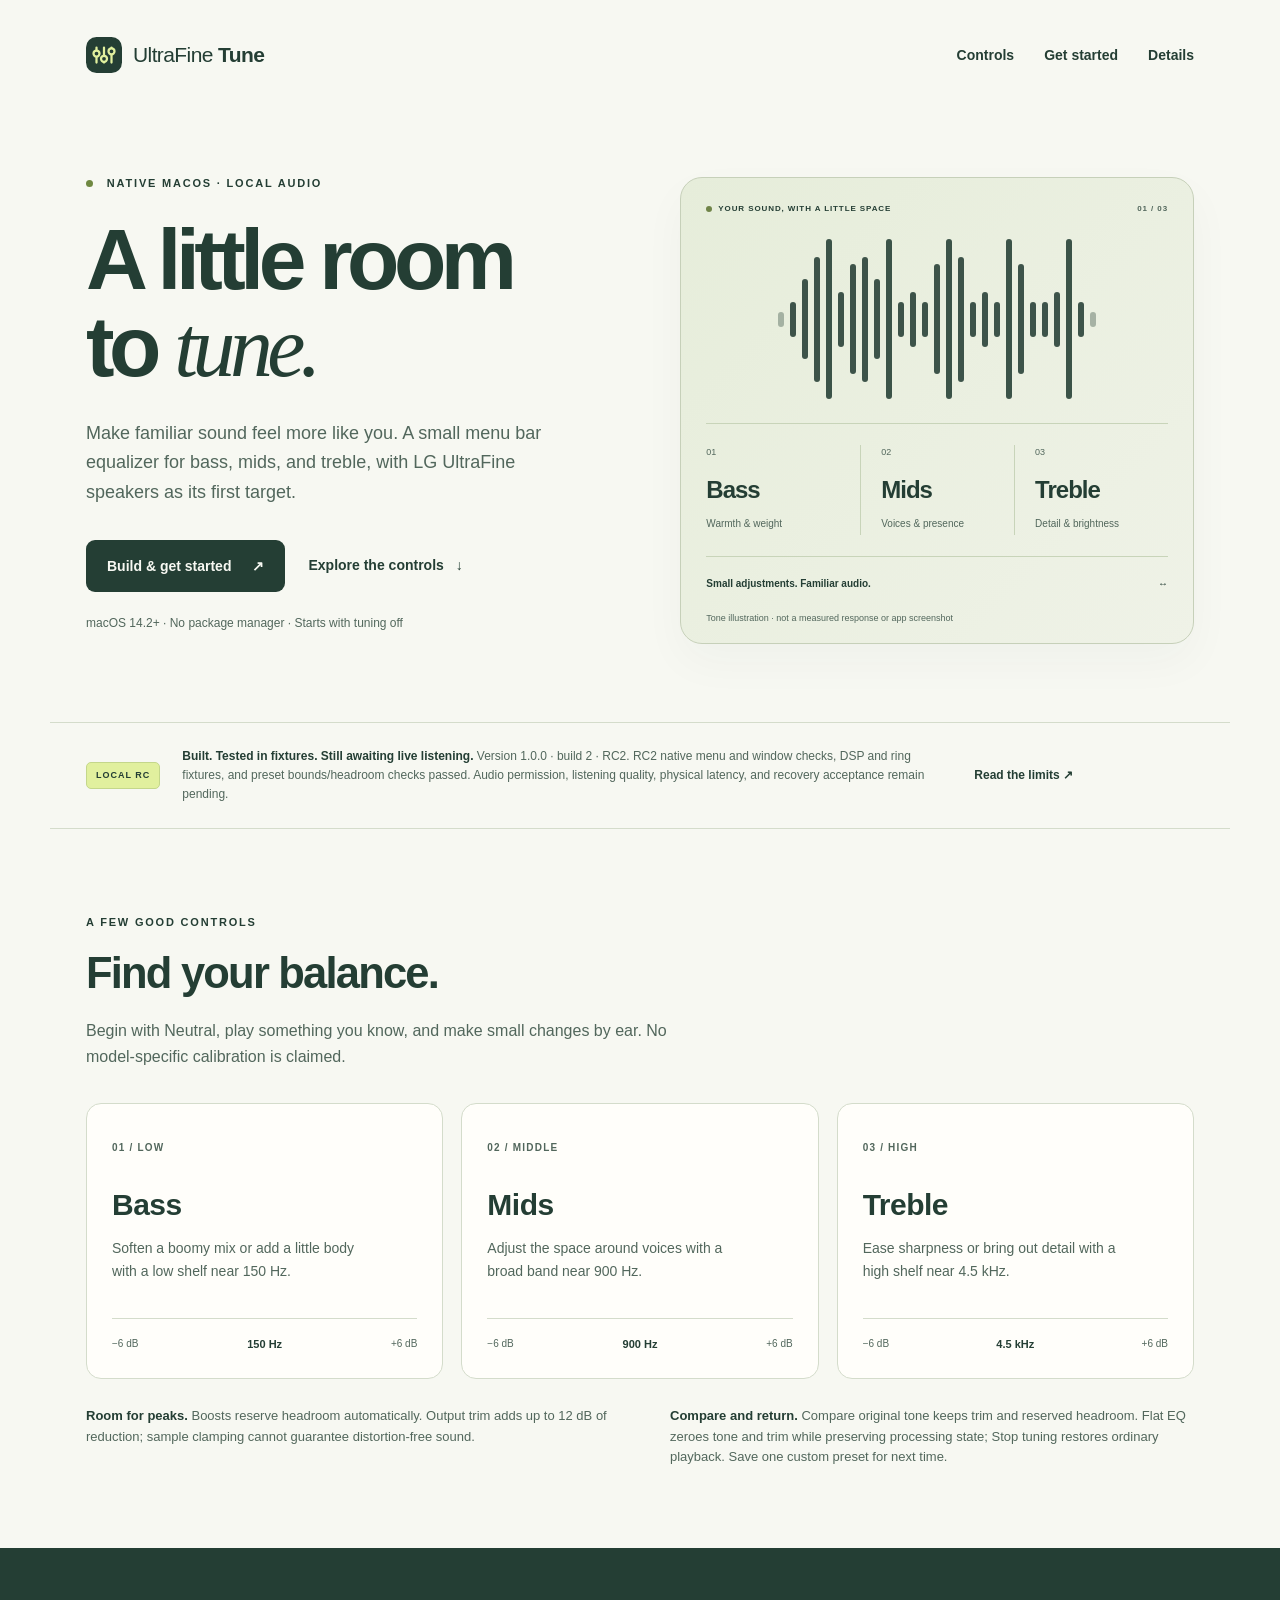
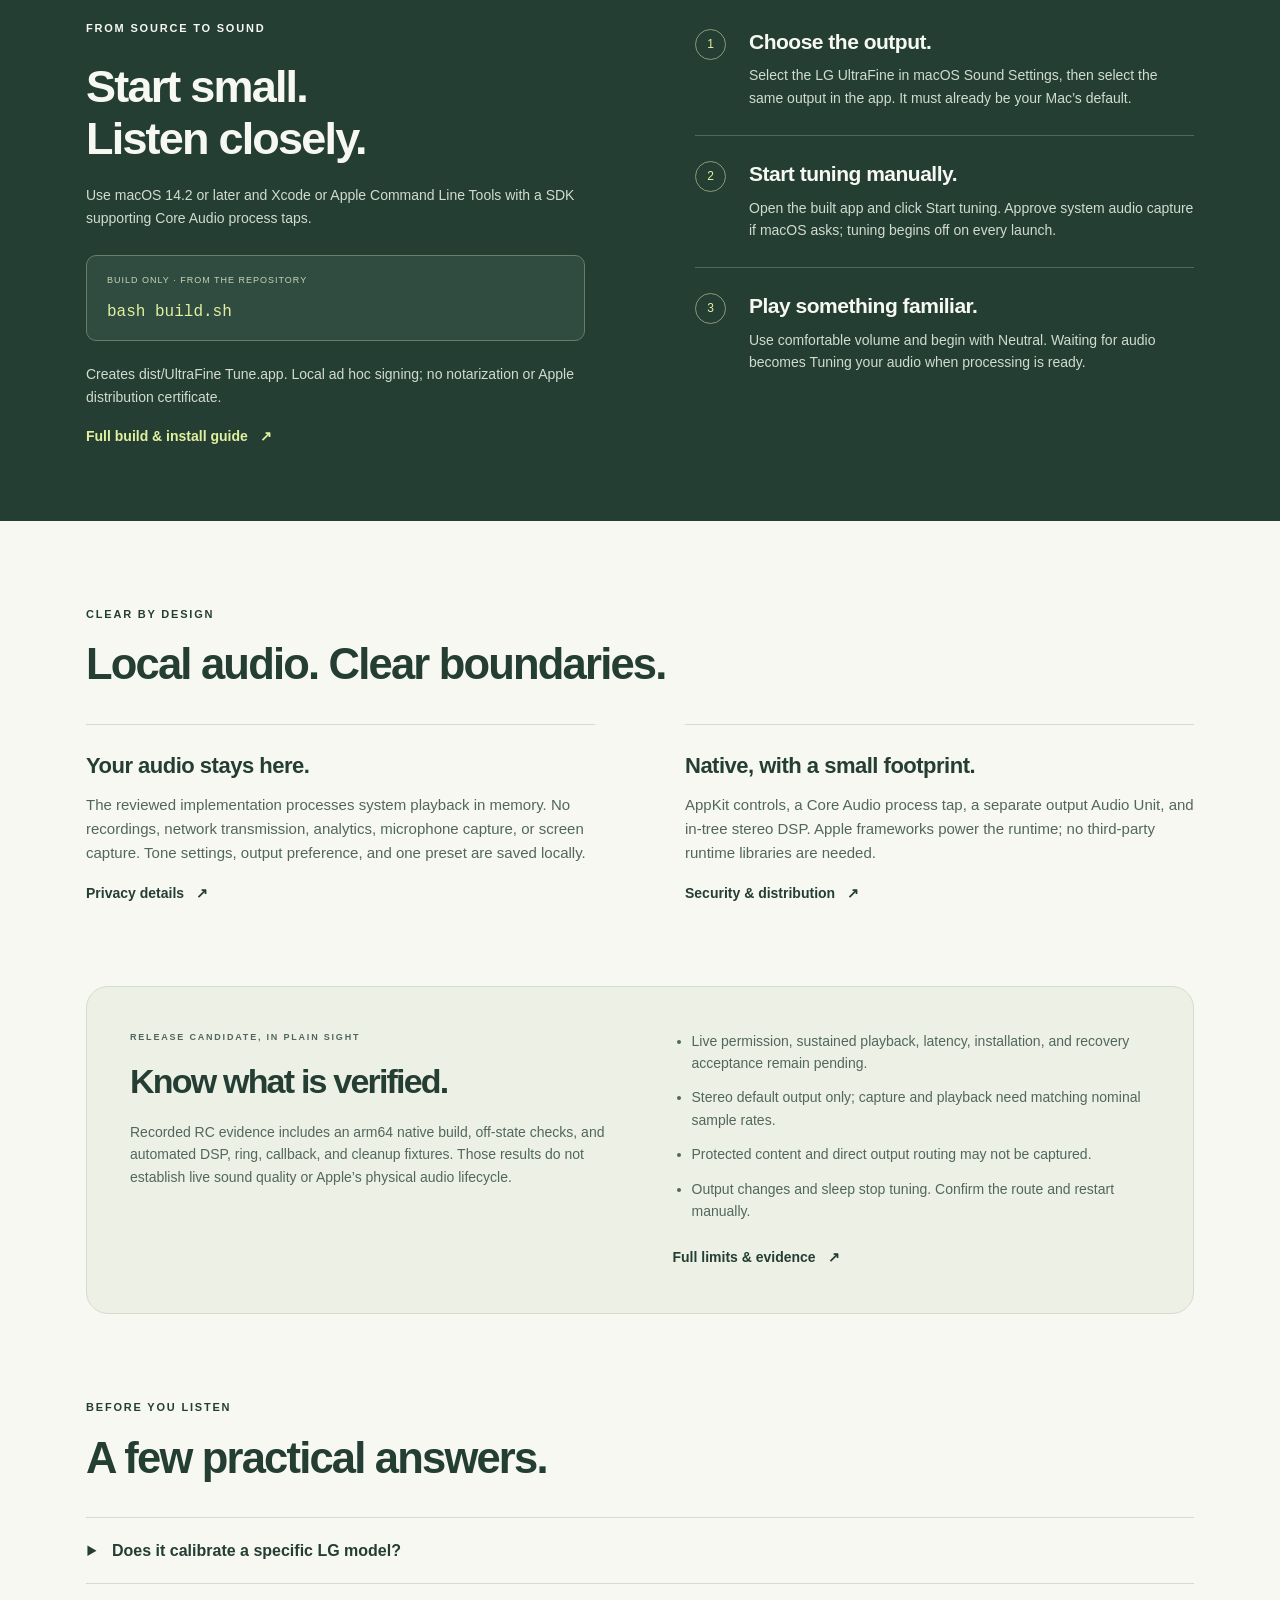
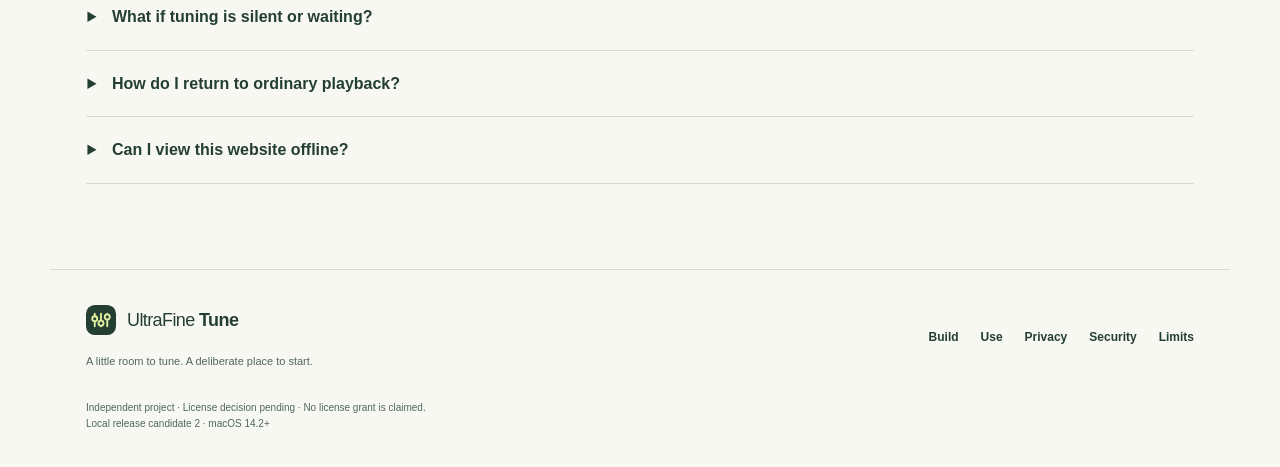
==== docs/index.html @ ce4745cd "Preserve source release candidate baseline without private machine evidence" ====
<!doctype html>
<html lang="en">
<head>
  <meta charset="utf-8">
  <meta name="viewport" content="width=device-width, initial-scale=1">
  <meta name="description" content="UltraFine Tune is a native macOS menu bar equalizer for local system playback. Build instructions, privacy, controls, and release candidate limits.">
  <meta name="color-scheme" content="light">
  <title>UltraFine Tune — A little room to tune.</title>
  <link rel="icon" type="image/svg+xml" href="assets/mark.svg">
  <link rel="stylesheet" href="assets/site.css">
</head>
<body>
<a class="skip" href="#main">Skip to content</a>
<header class="header wrap">
  <a class="brand" href="#top" aria-label="UltraFine Tune home"><img src="assets/mark.svg" width="36" height="36" alt=""><span>UltraFine <b>Tune</b></span></a>
  <nav aria-label="Main navigation"><a href="#controls">Controls</a><a href="#start">Get started</a><a href="#details">Details</a></nav>
</header>
<main id="main">
  <section id="top" class="hero wrap" aria-labelledby="hero-title">
    <div class="hero-copy">
      <p class="eyebrow"><span class="dot"></span> NATIVE MACOS · LOCAL AUDIO</p>
      <h1 id="hero-title">A little room<br>to <em>tune.</em></h1>
      <p class="lede">Make familiar sound feel more like you. A small menu bar equalizer for bass, mids, and treble, with LG UltraFine speakers as its first target.</p>
      <div class="actions"><a class="button" href="#start">Build &amp; get started <span aria-hidden="true">↗</span></a><a class="text-link" href="#controls">Explore the controls <span aria-hidden="true">↓</span></a></div>
      <p class="micro">macOS 14.2+ · No package manager · Starts with tuning off</p>
    </div>
    <div class="tone-art" role="img" aria-label="Illustration of three frequency bands: bass, mids, and treble. Not an app screenshot or a measured response curve.">
      <div class="art-top"><span class="art-dot"></span> YOUR SOUND, WITH A LITTLE SPACE <span>01 / 03</span></div>
      <div class="wave"><i></i><i></i><i></i><i></i><i></i><i></i><i></i><i></i><i></i><i></i><i></i><i></i><i></i><i></i><i></i><i></i><i></i><i></i><i></i><i></i><i></i><i></i><i></i><i></i><i></i><i></i><i></i></div>
      <div class="art-bands"><div><span>01</span><strong>Bass</strong><small>Warmth &amp; weight</small></div><div><span>02</span><strong>Mids</strong><small>Voices &amp; presence</small></div><div><span>03</span><strong>Treble</strong><small>Detail &amp; brightness</small></div></div>
      <div class="art-bottom"><span>Small adjustments. Familiar audio.</span><span aria-hidden="true">↔</span></div>
      <p class="art-caption">Tone illustration · not a measured response or app screenshot</p>
    </div>
  </section>
  <aside class="release wrap" aria-label="Release status"><span class="status-tag">LOCAL RC</span><p><strong>Built. Tested in fixtures. Still awaiting live listening.</strong> Version 1.0.0 · build 2 · RC2. RC2 native menu and window checks, DSP and ring fixtures, and preset bounds/headroom checks passed. Audio permission, listening quality, physical latency, and recovery acceptance remain pending.</p><a href="#limits">Read the limits <span aria-hidden="true">↗</span></a></aside>
  <section id="controls" class="section wrap" aria-labelledby="controls-title">
    <div class="section-head"><p class="eyebrow">A FEW GOOD CONTROLS</p><h2 id="controls-title">Find your balance.</h2><p>Begin with Neutral, play something you know, and make small changes by ear. No model-specific calibration is claimed.</p></div>
    <div class="cards"><article class="card"><span class="number">01 / LOW</span><h3>Bass</h3><p>Soften a boomy mix or add a little body with a low shelf near 150 Hz.</p><div class="range"><span>−6 dB</span><b>150 Hz</b><span>+6 dB</span></div></article><article class="card"><span class="number">02 / MIDDLE</span><h3>Mids</h3><p>Adjust the space around voices with a broad band near 900 Hz.</p><div class="range"><span>−6 dB</span><b>900 Hz</b><span>+6 dB</span></div></article><article class="card"><span class="number">03 / HIGH</span><h3>Treble</h3><p>Ease sharpness or bring out detail with a high shelf near 4.5 kHz.</p><div class="range"><span>−6 dB</span><b>4.5 kHz</b><span>+6 dB</span></div></article></div>
    <div class="control-notes"><p><strong>Room for peaks.</strong> Boosts reserve headroom automatically. Output trim adds up to 12 dB of reduction; sample clamping cannot guarantee distortion-free sound.</p><p><strong>Compare and return.</strong> Compare original tone keeps trim and reserved headroom. Flat EQ zeroes tone and trim while preserving processing state; Stop tuning restores ordinary playback. Save one custom preset for next time.</p></div>
  </section>
  <section id="start" class="start-section" aria-labelledby="start-title"><div class="wrap start-grid"><div><p class="eyebrow">FROM SOURCE TO SOUND</p><h2 id="start-title">Start small.<br>Listen closely.</h2><p>Use macOS 14.2 or later and Xcode or Apple Command Line Tools with a SDK supporting Core Audio process taps.</p><div class="code"><span>BUILD ONLY · FROM THE REPOSITORY</span><code>bash build.sh</code></div><p class="micro">Creates dist/UltraFine Tune.app. Local ad hoc signing; no notarization or Apple distribution certificate.</p><a class="text-link" href="BUILD.md">Full build &amp; install guide <span aria-hidden="true">↗</span></a></div><ol class="steps"><li><span>1</span><div><h3>Choose the output.</h3><p>Select the LG UltraFine in macOS Sound Settings, then select the same output in the app. It must already be your Mac’s default.</p></div></li><li><span>2</span><div><h3>Start tuning manually.</h3><p>Open the built app and click Start tuning. Approve system audio capture if macOS asks; tuning begins off on every launch.</p></div></li><li><span>3</span><div><h3>Play something familiar.</h3><p>Use comfortable volume and begin with Neutral. Waiting for audio becomes Tuning your audio when processing is ready.</p></div></li></ol></div></section>
  <section id="details" class="section wrap" aria-labelledby="details-title"><div class="section-head"><p class="eyebrow">CLEAR BY DESIGN</p><h2 id="details-title">Local audio. Clear boundaries.</h2></div><div class="details-grid"><article><h3>Your audio stays here.</h3><p>The reviewed implementation processes system playback in memory. No recordings, network transmission, analytics, microphone capture, or screen capture. Tone settings, output preference, and one preset are saved locally.</p><a class="text-link" href="PRIVACY.md">Privacy details <span aria-hidden="true">↗</span></a></article><article><h3>Native, with a small footprint.</h3><p>AppKit controls, a Core Audio process tap, a separate output Audio Unit, and in-tree stereo DSP. Apple frameworks power the runtime; no third-party runtime libraries are needed.</p><a class="text-link" href="SECURITY.md">Security &amp; distribution <span aria-hidden="true">↗</span></a></article></div></section>
  <section id="limits" class="limits wrap" aria-labelledby="limits-title"><div><p class="eyebrow">RELEASE CANDIDATE, IN PLAIN SIGHT</p><h2 id="limits-title">Know what is verified.</h2><p>Recorded RC evidence includes an arm64 native build, off-state checks, and automated DSP, ring, callback, and cleanup fixtures. Those results do not establish live sound quality or Apple’s physical audio lifecycle.</p></div><div><ul><li>Live permission, sustained playback, latency, installation, and recovery acceptance remain pending.</li><li>Stereo default output only; capture and playback need matching nominal sample rates.</li><li>Protected content and direct output routing may not be captured.</li><li>Output changes and sleep stop tuning. Confirm the route and restart manually.</li></ul><a class="text-link" href="KNOWN_LIMITS.md">Full limits &amp; evidence <span aria-hidden="true">↗</span></a></div></section>
  <section class="section wrap faq" aria-labelledby="faq-title"><div class="section-head"><p class="eyebrow">BEFORE YOU LISTEN</p><h2 id="faq-title">A few practical answers.</h2></div><details><summary>Does it calibrate a specific LG model?</summary><p>No measured acoustic correction is supplied. Neutral, Everyday, Podcast / Speech, Gaming, Music, Clearer voices, Less boom, and Softer treble are starting points for adjustment by ear. This is an independent project without LG endorsement.</p></details><details><summary>What if tuning is silent or waiting?</summary><p>Stop tuning, confirm ordinary playback and your default output, and check system audio capture permission. After changing permission, quit and reopen the app. Some protected or directly routed audio may not be captured.</p></details><details><summary>How do I return to ordinary playback?</summary><p>Click Stop tuning or Quit. Compare original tone only removes the tone adjustment; it keeps trim and headroom. Flat EQ zeroes gains and trim without changing whether processing is running. Live quit, force-quit, disconnect, and sleep recovery still require hardware acceptance.</p></details><details><summary>Can I view this website offline?</summary><p>Yes. Open index.html in the docs folder. This page uses local CSS and SVG, system fonts, and native HTML controls. It needs no JavaScript, remote fonts, or CDN. Hosting providers may keep their own access logs.</p></details></section>
</main>
<footer class="footer wrap"><div><a class="brand" href="#top"><img src="assets/mark.svg" width="30" height="30" alt=""><span>UltraFine <b>Tune</b></span></a><p>A little room to tune. A deliberate place to start.</p></div><div class="footer-links"><a href="BUILD.md">Build</a><a href="USAGE.md">Use</a><a href="PRIVACY.md">Privacy</a><a href="SECURITY.md">Security</a><a href="KNOWN_LIMITS.md">Limits</a></div><p class="legal">Independent project · License decision pending · No license grant is claimed.<br>Local release candidate 2 · macOS 14.2+</p></footer>
</body>
</html>
---- docs/assets/site.css ----
:root{--paper:#f7f8f2;--ink:#243e34;--muted:#52675c;--line:#d4dccb;--lime:#e1f09e;--soft:#edf0e5;--white:#fff;--radius:22px}*{box-sizing:border-box}html{scroll-behavior:smooth;scroll-padding-top:28px}body{margin:0;background:var(--paper);color:var(--ink);font-family:-apple-system,BlinkMacSystemFont,"Segoe UI",sans-serif;font-size:16px;line-height:1.6}a{color:inherit;text-decoration:none}a:hover{text-decoration:underline;text-underline-offset:5px}a:focus-visible,summary:focus-visible{outline:3px solid #687f27;outline-offset:6px;border-radius:3px}img{display:block}p,h1,h2,h3{margin-top:0}.wrap{max-width:1180px;margin:0 auto;padding:0 36px}.header{min-height:110px;display:flex;align-items:center;justify-content:space-between;gap:24px}.brand{display:inline-flex;gap:11px;align-items:center;font-size:21px;font-weight:450;letter-spacing:-.6px}.brand b{font-weight:750}.header nav{display:flex;gap:30px;font-size:14px;font-weight:650}.hero{display:grid;grid-template-columns:1.05fr 1fr;gap:55px;padding-top:65px;padding-bottom:76px;align-items:center}.eyebrow{font-size:11px;font-weight:750;letter-spacing:1.8px;margin-bottom:23px}.dot{display:inline-block;width:7px;height:7px;background:#6f8841;border-radius:50%;margin-right:9px}h1{font-size:clamp(64px,6.7vw,88px);line-height:1.02;font-weight:600;letter-spacing:-5.5px;margin-bottom:27px}h1 em{font-family:Georgia,"Times New Roman",serif;font-weight:400}h2{font-size:clamp(32px,3.4vw,45px);line-height:1.15;font-weight:600;letter-spacing:-1.8px;margin-bottom:20px}h3{font-size:22px;line-height:1.25;letter-spacing:-.5px;margin-bottom:14px}.lede{font-size:18px;color:var(--muted);max-width:460px;line-height:1.65}.actions{display:flex;gap:23px;align-items:center;margin-top:32px;flex-wrap:wrap}.button{display:inline-flex;align-items:center;gap:21px;background:var(--ink);color:var(--paper);padding:15px 21px;border-radius:9px;font-size:14px;font-weight:650}.text-link{display:inline-block;font-size:14px;font-weight:650;line-height:1.5}.text-link span{margin-left:8px}.micro{font-size:12px;color:var(--muted);margin-top:22px;line-height:1.65}.tone-art{border:1px solid #c6d0b9;border-radius:var(--radius);background:linear-gradient(135deg,#e6edda,#eff2e7);box-shadow:0 18px 45px #243e3409;position:relative;overflow:hidden}.art-top{display:flex;align-items:center;gap:6px;font-size:8px;letter-spacing:.9px;font-weight:700;padding:25px 25px 0}.art-top>span:last-child{margin-left:auto;color:var(--muted)}.art-dot{width:6px;height:6px;background:#708448;border-radius:50%}.wave{height:208px;display:flex;gap:6px;align-items:center;justify-content:center;padding:30px 35px}.wave i{width:6px;min-width:3px;border-radius:10px;background:var(--ink);height:var(--height,35px);opacity:.88}.wave i:nth-child(3n){height:80px}.wave i:nth-child(4n){height:125px}.wave i:nth-child(5n){height:160px}.wave i:nth-child(6n){height:55px}.wave i:nth-child(7n){height:110px}.wave i:first-child,.wave i:last-child{height:15px;opacity:.35}.art-bands{display:grid;grid-template-columns:repeat(3,1fr);border-top:1px solid #c8d4b9;border-bottom:1px solid #c8d4b9;margin:0 25px;padding:21px 0}.art-bands>div+div{border-left:1px solid #c8d4b9;padding-left:20px}.art-bands span{font-size:9px;color:var(--muted);display:block;margin-bottom:11px}.art-bands strong{font-size:24px;font-weight:550;letter-spacing:-1px;display:block}.art-bands small{font-size:10px;color:var(--muted)}.art-bottom{padding:19px 25px;display:flex;justify-content:space-between;font-size:10px;font-weight:600}.art-caption{margin:0;padding:0 25px 18px;font-size:9px;color:var(--muted)}.release{display:flex;gap:22px;align-items:center;border-top:1px solid var(--line);border-bottom:1px solid var(--line);padding-top:24px;padding-bottom:24px}.status-tag{background:var(--lime);border:1px solid #c4d78b;border-radius:5px;padding:5px 9px;white-space:nowrap;font-size:9px;letter-spacing:1px;font-weight:800}.release p{margin:0;font-size:12px;color:var(--muted);flex:1;max-width:770px}.release strong{color:var(--ink)}.release>a{font-size:12px;white-space:nowrap;font-weight:650}.section{padding-top:85px;padding-bottom:80px}.section-head{max-width:630px;margin-bottom:34px}.section-head .eyebrow{margin-bottom:16px}.section-head>p:last-child{color:var(--muted)}.cards{display:grid;grid-template-columns:repeat(3,1fr);gap:18px}.card{background:#fffefa;border:1px solid var(--line);padding:29px 25px 24px;border-radius:15px}.number{font-size:10px;letter-spacing:1.2px;font-weight:650;color:var(--muted)}.card h3{font-size:30px;margin-top:27px;margin-bottom:14px}.card p{font-size:14px;color:var(--muted);min-height:67px;max-width:270px}.range{display:flex;justify-content:space-between;gap:12px;border-top:1px solid var(--line);padding-top:17px;font-size:10px;color:var(--muted)}.range b{color:var(--ink);font-size:11px}.control-notes{display:grid;grid-template-columns:1fr 1fr;gap:60px;margin-top:27px}.control-notes p{font-size:13px;color:var(--muted);margin:0}.control-notes strong{color:var(--ink)}.start-section{background:var(--ink);color:var(--paper);padding:72px 0}.start-grid{display:grid;grid-template-columns:1fr 1fr;gap:110px}.start-grid>div>p:not(.eyebrow){font-size:14px;color:#d2dccd}.start-grid h2{font-size:45px}.code{border:1px solid #6a7d68;background:#304b40;border-radius:10px;padding:17px 20px;margin-top:26px}.code span{display:block;letter-spacing:1px;font-size:9px;color:#c4d6b4;margin-bottom:10px}.code code{font:16px ui-monospace,SFMono-Regular,Consolas,monospace;color:var(--lime)}.start-grid .text-link{color:var(--lime)}.steps{list-style:none;padding:0;margin:0}.steps li{display:flex;gap:23px;padding:9px 0 26px}.steps li+li{padding-top:25px;border-top:1px solid #53685a}.steps li>span{flex:0 0 31px;height:31px;border:1px solid #889a76;border-radius:50%;display:grid;place-items:center;font-size:12px;color:var(--lime)}.steps h3{font-size:21px;margin-bottom:9px}.steps p{font-size:14px;color:#d2dccd;margin:0}.details-grid{display:grid;grid-template-columns:1fr 1fr;gap:90px}.details-grid p{font-size:15px;color:var(--muted)}.details-grid article{border-top:1px solid var(--line);padding-top:27px}.limits{background:var(--soft);border:1px solid var(--line);border-radius:var(--radius);padding:43px;display:grid;grid-template-columns:1fr 1fr;gap:65px;width:calc(100% - 72px);max-width:1108px}.limits p,.limits li{color:var(--muted);font-size:14px}.limits h2{font-size:34px}.limits .eyebrow{font-size:9px;margin-bottom:18px}.limits ul{padding-left:19px;margin:0 0 22px}.limits li{margin-bottom:12px}.faq{padding-bottom:85px}details{border-top:1px solid var(--line);padding:20px 0}details:last-child{border-bottom:1px solid var(--line)}summary{font-size:16px;font-weight:600;cursor:pointer;list-style-position:outside;margin-left:20px;padding-left:6px}details p{color:var(--muted);font-size:14px;max-width:820px;margin:16px 0 0 26px}.footer{display:flex;flex-wrap:wrap;align-items:center;gap:25px;justify-content:space-between;border-top:1px solid var(--line);padding-top:35px;padding-bottom:35px}.footer .brand{font-size:18px}.footer p{font-size:11px;color:var(--muted);margin:10px 0 0}.footer-links{display:flex;gap:22px;font-size:12px;font-weight:650}.footer .legal{flex-basis:100%;font-size:10px;margin-top:5px}.skip{position:fixed;top:12px;left:12px;z-index:10;background:var(--ink);color:white;padding:10px 15px;border-radius:5px;transform:translateY(-150%)}.skip:focus{transform:none}@media(max-width:900px){.hero{gap:28px;grid-template-columns:1fr 1fr}.hero .actions{gap:17px}h1{font-size:64px;letter-spacing:-4px}.lede{font-size:16px}.art-top{font-size:7px;padding:21px 18px 0}.art-top>span:last-child{display:none}.art-bands{margin:0 18px}.art-bands>div+div{padding-left:12px}.art-bands strong{font-size:22px}.art-bands small{font-size:8px}.wave{gap:5px;padding:25px 22px}.start-grid{gap:50px}.details-grid{gap:45px}.limits{gap:35px}.release{gap:15px}.control-notes{gap:35px}}@media(max-width:680px){.wrap{padding-left:22px;padding-right:22px}.header{min-height:88px;gap:16px;flex-wrap:wrap;padding-top:19px;padding-bottom:15px}.brand{font-size:19px}.header nav{gap:19px;font-size:12px}.hero{grid-template-columns:1fr;padding-top:36px;padding-bottom:38px;gap:31px}h1{font-size:69px;letter-spacing:-4.5px}.hero-copy{max-width:500px}.lede{font-size:17px}.actions{margin-top:26px}.tone-art{max-width:490px;width:100%}.wave{height:190px;gap:7px}.art-top{font-size:8px}.art-top>span:last-child{display:block}.art-bands strong{font-size:26px}.art-bands small{font-size:10px}.release{flex-wrap:wrap;padding-top:20px;padding-bottom:20px}.release p{flex-basis:calc(100% - 95px)}.release>a{margin-left:88px}.section{padding-top:53px;padding-bottom:48px}.cards{grid-template-columns:1fr;gap:13px}.card{padding:24px}.card h3{margin-top:17px}.card p{min-height:0;max-width:100%}.control-notes,.start-grid,.details-grid,.limits{grid-template-columns:1fr;gap:27px}.control-notes{gap:17px}.start-section{padding:48px 0}.start-grid h2{font-size:40px}.steps{margin-top:12px}.details-grid{gap:30px}.limits{width:calc(100% - 44px);padding:27px;gap:17px}.limits h2{font-size:32px}.limits p{margin-bottom:0}.faq{padding-bottom:50px}.footer{padding-top:27px;padding-bottom:27px;gap:23px}.footer-links{gap:23px;flex-wrap:wrap}.footer .legal{margin:0}.header nav a{padding:4px 0}summary{font-size:15px}}@media(prefers-reduced-motion:reduce){html{scroll-behavior:auto}}@media print{body{background:white;color:black}.header nav,.actions,.skip,.tone-art{display:none}.hero,.start-grid,.details-grid,.limits{display:block}.hero,.section{padding-top:25px;padding-bottom:25px}.start-section{background:white;color:black}.start-grid>div>p:not(.eyebrow),.steps p{color:#333}.wrap{max-width:none;padding-left:0;padding-right:0}.limits{width:100%;border:0;padding:0}.cards{gap:10px}.card{break-inside:avoid}.code{background:#eee}.code code{color:black}.code span{color:#333}details p{display:block}a{text-decoration:underline}}
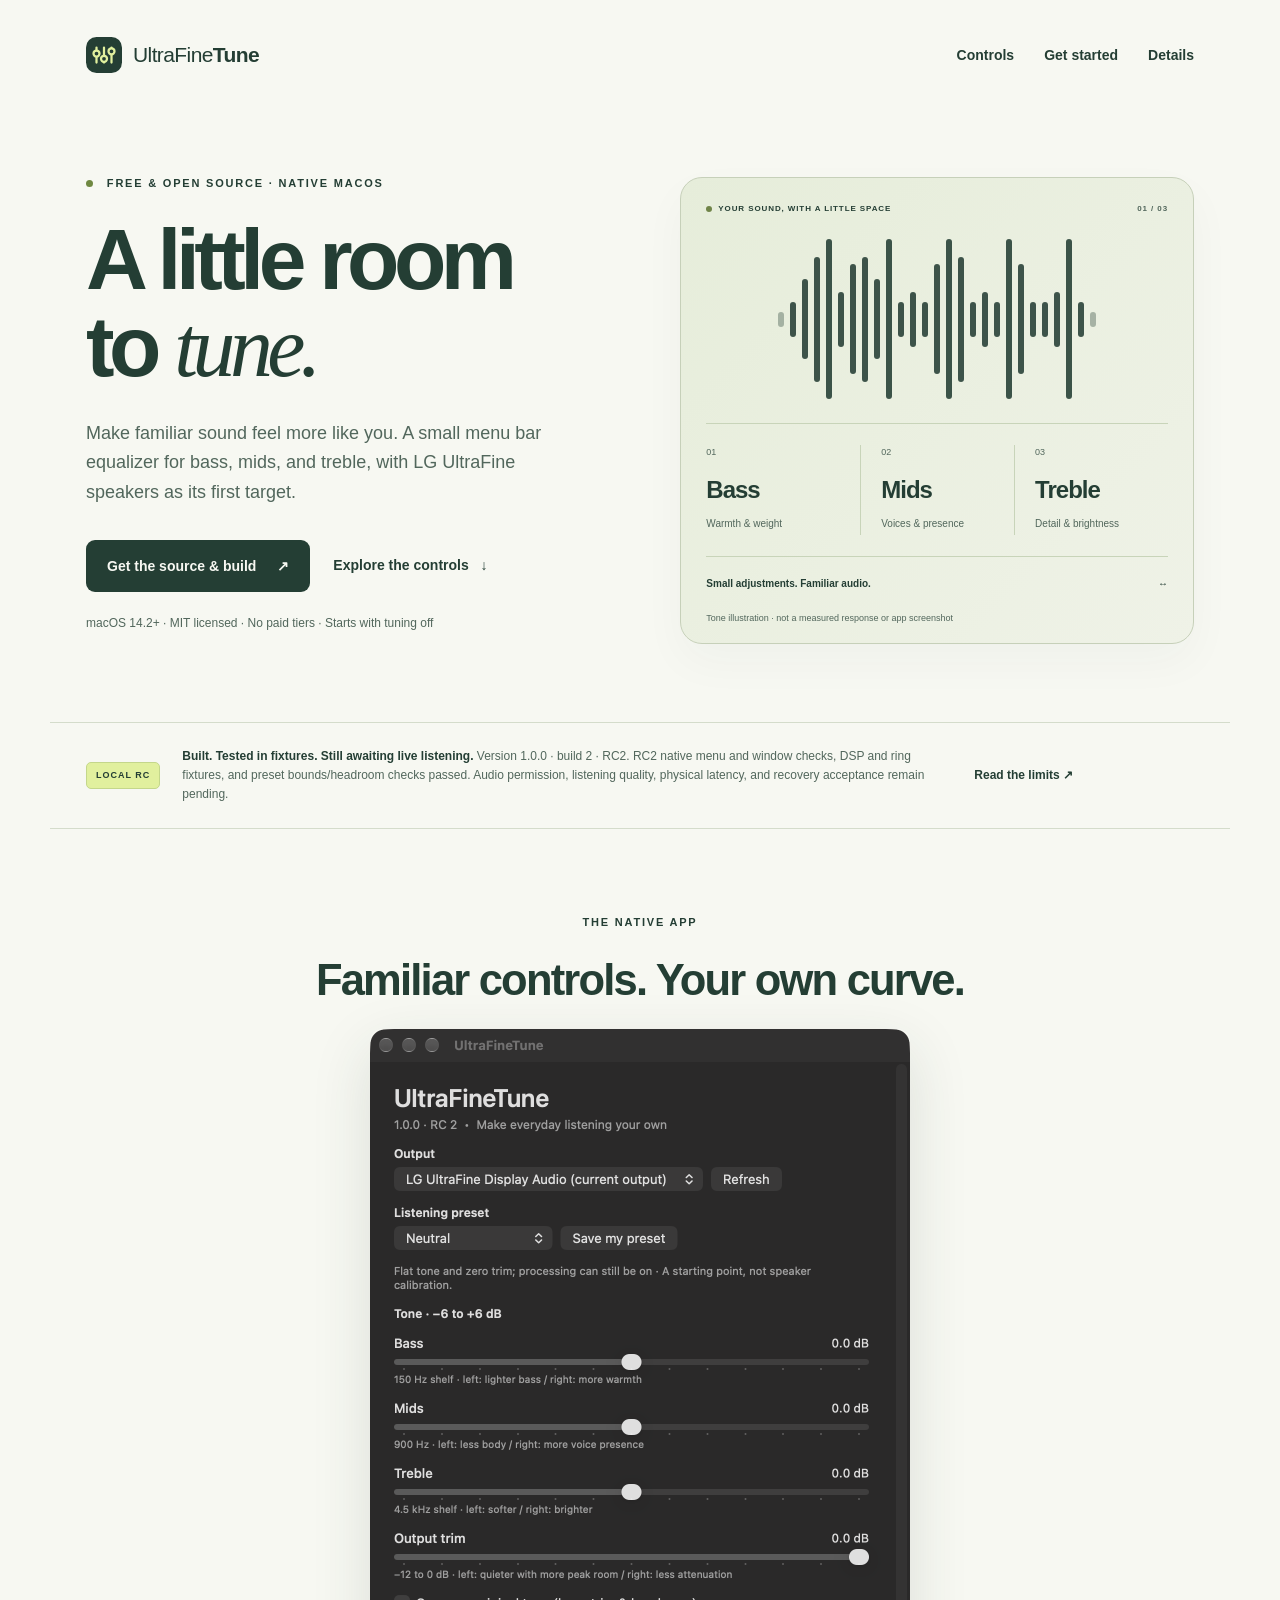
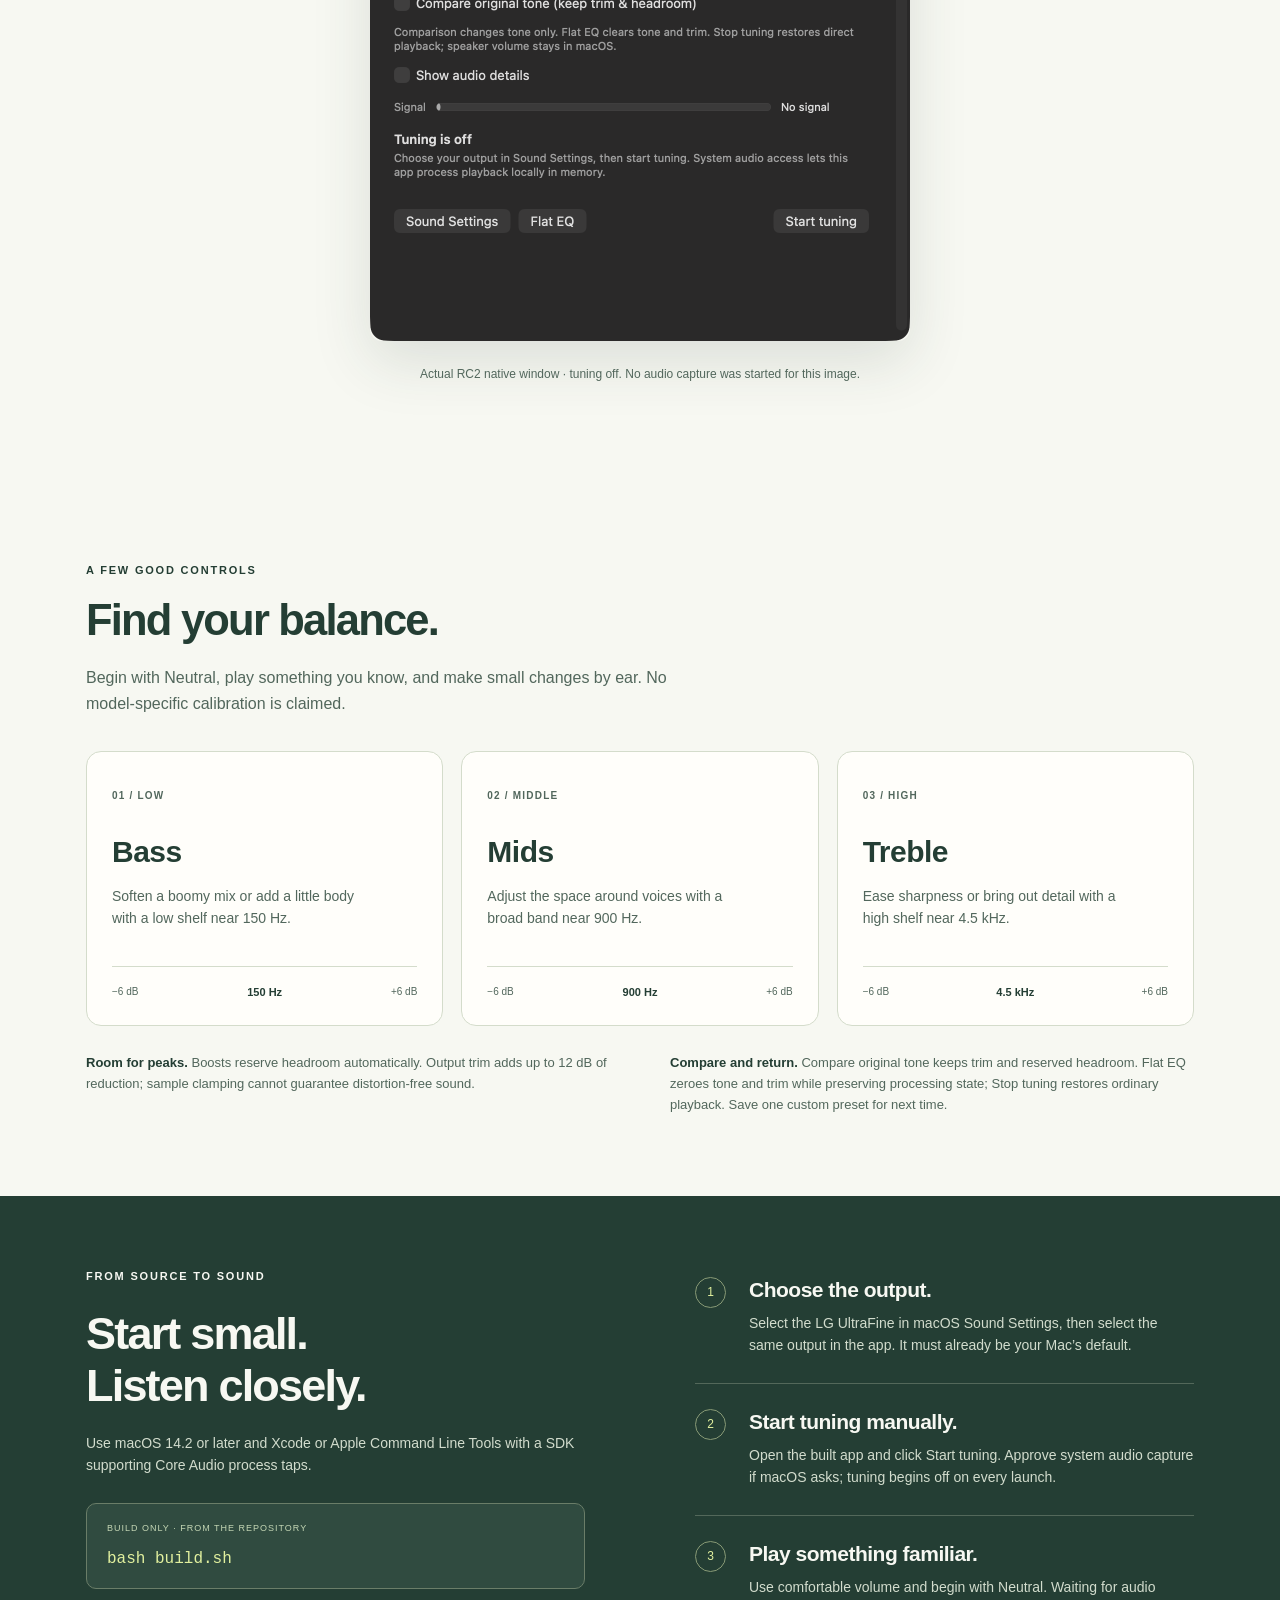
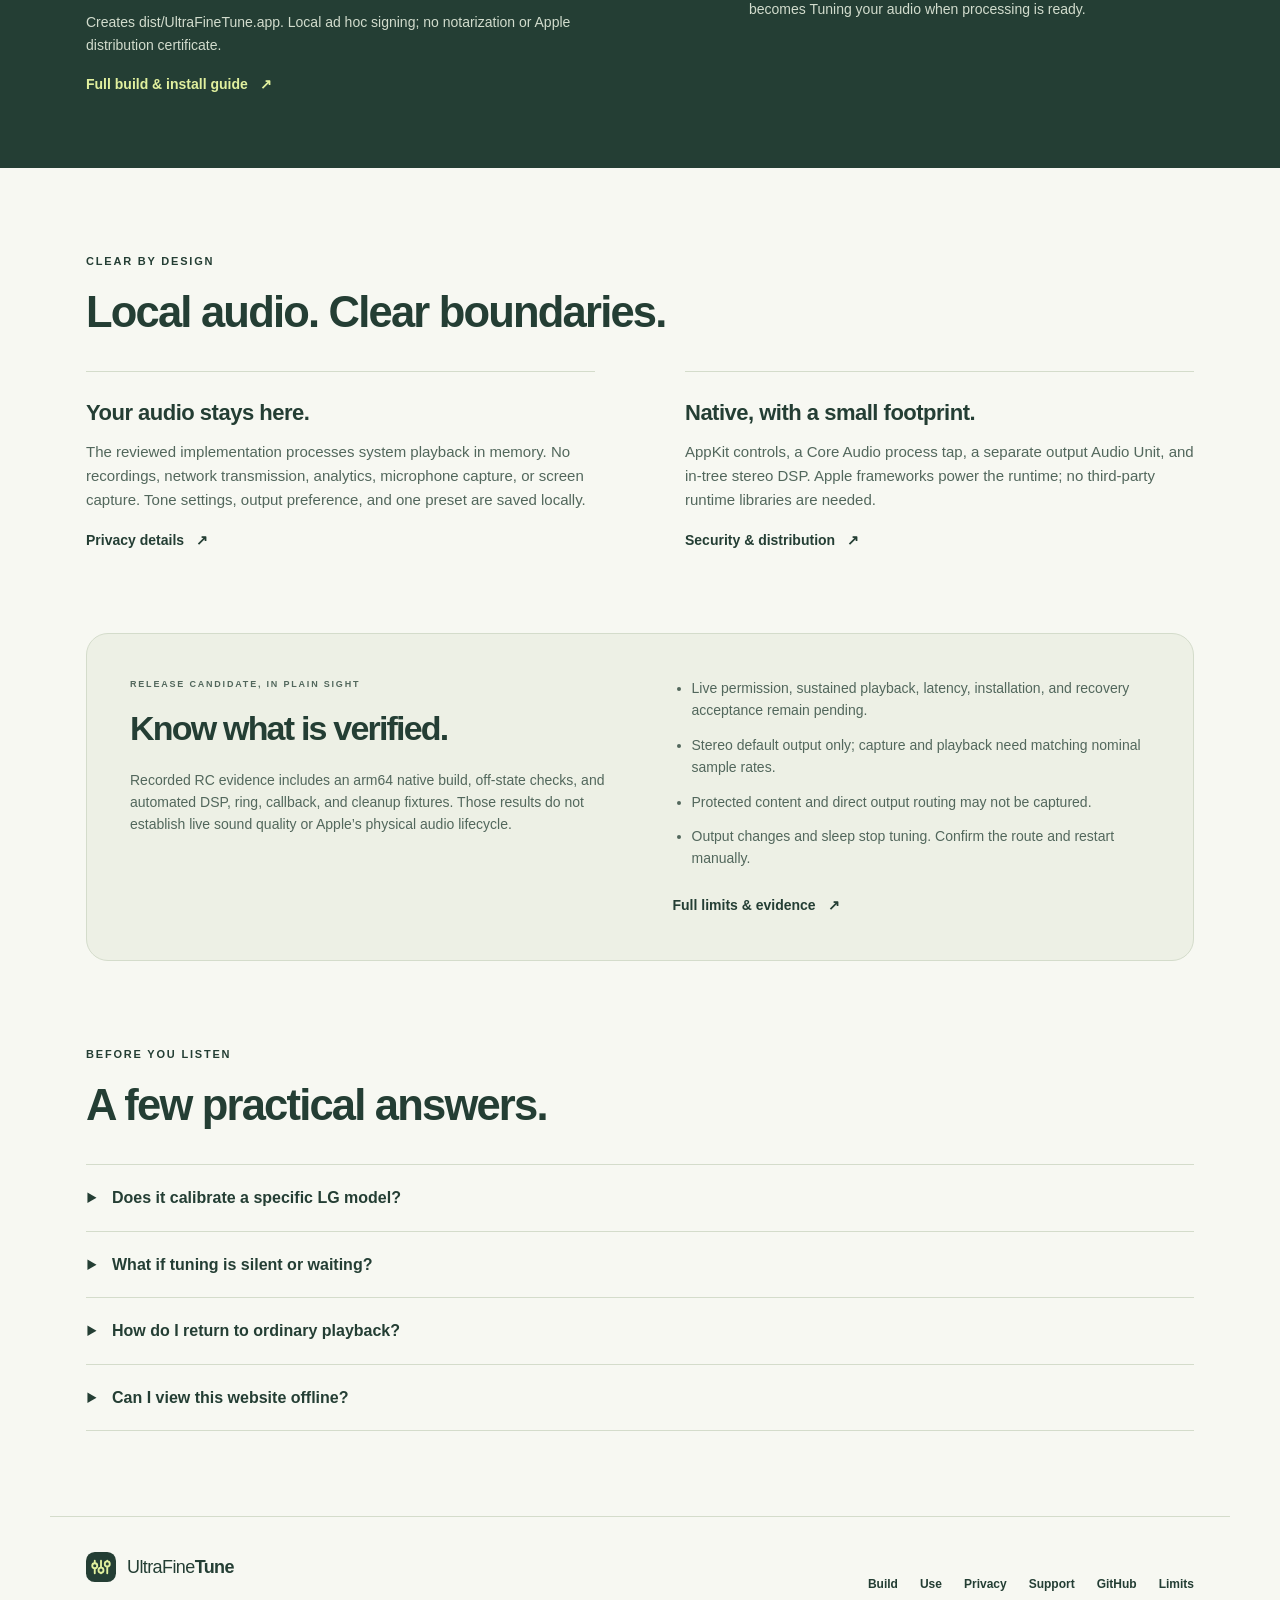
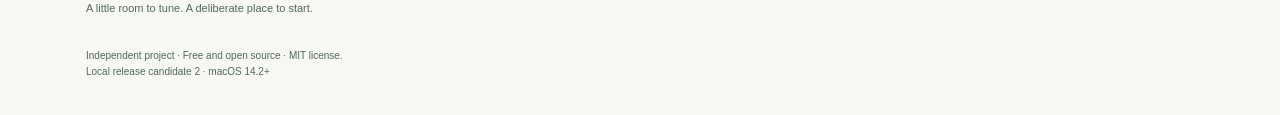
==== commit 28b04cf7: "Publish UltraFineTune branding, MIT source and support website" ====
--- a/docs/index.html
+++ b/docs/index.html
@@ -3,26 +3,26 @@
 <head>
   <meta charset="utf-8">
   <meta name="viewport" content="width=device-width, initial-scale=1">
-  <meta name="description" content="UltraFine Tune is a native macOS menu bar equalizer for local system playback. Build instructions, privacy, controls, and release candidate limits.">
+  <meta name="description" content="UltraFineTune is a native macOS menu bar equalizer for local system playback. Build instructions, privacy, controls, and release candidate limits.">
   <meta name="color-scheme" content="light">
-  <title>UltraFine Tune — A little room to tune.</title>
+  <title>UltraFineTune — A little room to tune.</title>
   <link rel="icon" type="image/svg+xml" href="assets/mark.svg">
   <link rel="stylesheet" href="assets/site.css">
 </head>
 <body>
 <a class="skip" href="#main">Skip to content</a>
 <header class="header wrap">
-  <a class="brand" href="#top" aria-label="UltraFine Tune home"><img src="assets/mark.svg" width="36" height="36" alt=""><span>UltraFine <b>Tune</b></span></a>
+  <a class="brand" href="#top" aria-label="UltraFineTune home"><img src="assets/mark.svg" width="36" height="36" alt=""><span>UltraFine<b>Tune</b></span></a>
   <nav aria-label="Main navigation"><a href="#controls">Controls</a><a href="#start">Get started</a><a href="#details">Details</a></nav>
 </header>
 <main id="main">
   <section id="top" class="hero wrap" aria-labelledby="hero-title">
     <div class="hero-copy">
-      <p class="eyebrow"><span class="dot"></span> NATIVE MACOS · LOCAL AUDIO</p>
+      <p class="eyebrow"><span class="dot"></span> FREE &amp; OPEN SOURCE · NATIVE MACOS</p>
       <h1 id="hero-title">A little room<br>to <em>tune.</em></h1>
       <p class="lede">Make familiar sound feel more like you. A small menu bar equalizer for bass, mids, and treble, with LG UltraFine speakers as its first target.</p>
-      <div class="actions"><a class="button" href="#start">Build &amp; get started <span aria-hidden="true">↗</span></a><a class="text-link" href="#controls">Explore the controls <span aria-hidden="true">↓</span></a></div>
-      <p class="micro">macOS 14.2+ · No package manager · Starts with tuning off</p>
+      <div class="actions"><a class="button" href="https://github.com/fcw1987/UltraFineTune">Get the source &amp; build <span aria-hidden="true">↗</span></a><a class="text-link" href="#controls">Explore the controls <span aria-hidden="true">↓</span></a></div>
+      <p class="micro">macOS 14.2+ · MIT licensed · No paid tiers · Starts with tuning off</p>
     </div>
     <div class="tone-art" role="img" aria-label="Illustration of three frequency bands: bass, mids, and treble. Not an app screenshot or a measured response curve.">
       <div class="art-top"><span class="art-dot"></span> YOUR SOUND, WITH A LITTLE SPACE <span>01 / 03</span></div>
@@ -33,16 +33,17 @@
     </div>
   </section>
   <aside class="release wrap" aria-label="Release status"><span class="status-tag">LOCAL RC</span><p><strong>Built. Tested in fixtures. Still awaiting live listening.</strong> Version 1.0.0 · build 2 · RC2. RC2 native menu and window checks, DSP and ring fixtures, and preset bounds/headroom checks passed. Audio permission, listening quality, physical latency, and recovery acceptance remain pending.</p><a href="#limits">Read the limits <span aria-hidden="true">↗</span></a></aside>
+  <section class="section wrap app-demo"><p class="eyebrow">THE NATIVE APP</p><h2>Familiar controls. Your own curve.</h2><img src="assets/app-window.png" alt="UltraFineTune native app with tuning off, tone controls and listening presets" width="540" loading="lazy"><p class="micro">Actual RC2 native window · tuning off. No audio capture was started for this image.</p></section>
   <section id="controls" class="section wrap" aria-labelledby="controls-title">
     <div class="section-head"><p class="eyebrow">A FEW GOOD CONTROLS</p><h2 id="controls-title">Find your balance.</h2><p>Begin with Neutral, play something you know, and make small changes by ear. No model-specific calibration is claimed.</p></div>
     <div class="cards"><article class="card"><span class="number">01 / LOW</span><h3>Bass</h3><p>Soften a boomy mix or add a little body with a low shelf near 150 Hz.</p><div class="range"><span>−6 dB</span><b>150 Hz</b><span>+6 dB</span></div></article><article class="card"><span class="number">02 / MIDDLE</span><h3>Mids</h3><p>Adjust the space around voices with a broad band near 900 Hz.</p><div class="range"><span>−6 dB</span><b>900 Hz</b><span>+6 dB</span></div></article><article class="card"><span class="number">03 / HIGH</span><h3>Treble</h3><p>Ease sharpness or bring out detail with a high shelf near 4.5 kHz.</p><div class="range"><span>−6 dB</span><b>4.5 kHz</b><span>+6 dB</span></div></article></div>
     <div class="control-notes"><p><strong>Room for peaks.</strong> Boosts reserve headroom automatically. Output trim adds up to 12 dB of reduction; sample clamping cannot guarantee distortion-free sound.</p><p><strong>Compare and return.</strong> Compare original tone keeps trim and reserved headroom. Flat EQ zeroes tone and trim while preserving processing state; Stop tuning restores ordinary playback. Save one custom preset for next time.</p></div>
   </section>
-  <section id="start" class="start-section" aria-labelledby="start-title"><div class="wrap start-grid"><div><p class="eyebrow">FROM SOURCE TO SOUND</p><h2 id="start-title">Start small.<br>Listen closely.</h2><p>Use macOS 14.2 or later and Xcode or Apple Command Line Tools with a SDK supporting Core Audio process taps.</p><div class="code"><span>BUILD ONLY · FROM THE REPOSITORY</span><code>bash build.sh</code></div><p class="micro">Creates dist/UltraFine Tune.app. Local ad hoc signing; no notarization or Apple distribution certificate.</p><a class="text-link" href="BUILD.md">Full build &amp; install guide <span aria-hidden="true">↗</span></a></div><ol class="steps"><li><span>1</span><div><h3>Choose the output.</h3><p>Select the LG UltraFine in macOS Sound Settings, then select the same output in the app. It must already be your Mac’s default.</p></div></li><li><span>2</span><div><h3>Start tuning manually.</h3><p>Open the built app and click Start tuning. Approve system audio capture if macOS asks; tuning begins off on every launch.</p></div></li><li><span>3</span><div><h3>Play something familiar.</h3><p>Use comfortable volume and begin with Neutral. Waiting for audio becomes Tuning your audio when processing is ready.</p></div></li></ol></div></section>
-  <section id="details" class="section wrap" aria-labelledby="details-title"><div class="section-head"><p class="eyebrow">CLEAR BY DESIGN</p><h2 id="details-title">Local audio. Clear boundaries.</h2></div><div class="details-grid"><article><h3>Your audio stays here.</h3><p>The reviewed implementation processes system playback in memory. No recordings, network transmission, analytics, microphone capture, or screen capture. Tone settings, output preference, and one preset are saved locally.</p><a class="text-link" href="PRIVACY.md">Privacy details <span aria-hidden="true">↗</span></a></article><article><h3>Native, with a small footprint.</h3><p>AppKit controls, a Core Audio process tap, a separate output Audio Unit, and in-tree stereo DSP. Apple frameworks power the runtime; no third-party runtime libraries are needed.</p><a class="text-link" href="SECURITY.md">Security &amp; distribution <span aria-hidden="true">↗</span></a></article></div></section>
-  <section id="limits" class="limits wrap" aria-labelledby="limits-title"><div><p class="eyebrow">RELEASE CANDIDATE, IN PLAIN SIGHT</p><h2 id="limits-title">Know what is verified.</h2><p>Recorded RC evidence includes an arm64 native build, off-state checks, and automated DSP, ring, callback, and cleanup fixtures. Those results do not establish live sound quality or Apple’s physical audio lifecycle.</p></div><div><ul><li>Live permission, sustained playback, latency, installation, and recovery acceptance remain pending.</li><li>Stereo default output only; capture and playback need matching nominal sample rates.</li><li>Protected content and direct output routing may not be captured.</li><li>Output changes and sleep stop tuning. Confirm the route and restart manually.</li></ul><a class="text-link" href="KNOWN_LIMITS.md">Full limits &amp; evidence <span aria-hidden="true">↗</span></a></div></section>
+  <section id="start" class="start-section" aria-labelledby="start-title"><div class="wrap start-grid"><div><p class="eyebrow">FROM SOURCE TO SOUND</p><h2 id="start-title">Start small.<br>Listen closely.</h2><p>Use macOS 14.2 or later and Xcode or Apple Command Line Tools with a SDK supporting Core Audio process taps.</p><div class="code"><span>BUILD ONLY · FROM THE REPOSITORY</span><code>bash build.sh</code></div><p class="micro">Creates dist/UltraFineTune.app. Local ad hoc signing; no notarization or Apple distribution certificate.</p><a class="text-link" href="https://github.com/fcw1987/UltraFineTune/blob/main/docs/BUILD.md">Full build &amp; install guide <span aria-hidden="true">↗</span></a></div><ol class="steps"><li><span>1</span><div><h3>Choose the output.</h3><p>Select the LG UltraFine in macOS Sound Settings, then select the same output in the app. It must already be your Mac’s default.</p></div></li><li><span>2</span><div><h3>Start tuning manually.</h3><p>Open the built app and click Start tuning. Approve system audio capture if macOS asks; tuning begins off on every launch.</p></div></li><li><span>3</span><div><h3>Play something familiar.</h3><p>Use comfortable volume and begin with Neutral. Waiting for audio becomes Tuning your audio when processing is ready.</p></div></li></ol></div></section>
+  <section id="details" class="section wrap" aria-labelledby="details-title"><div class="section-head"><p class="eyebrow">CLEAR BY DESIGN</p><h2 id="details-title">Local audio. Clear boundaries.</h2></div><div class="details-grid"><article><h3>Your audio stays here.</h3><p>The reviewed implementation processes system playback in memory. No recordings, network transmission, analytics, microphone capture, or screen capture. Tone settings, output preference, and one preset are saved locally.</p><a class="text-link" href="privacy.html">Privacy details <span aria-hidden="true">↗</span></a></article><article><h3>Native, with a small footprint.</h3><p>AppKit controls, a Core Audio process tap, a separate output Audio Unit, and in-tree stereo DSP. Apple frameworks power the runtime; no third-party runtime libraries are needed.</p><a class="text-link" href="https://github.com/fcw1987/UltraFineTune/blob/main/docs/SECURITY.md">Security &amp; distribution <span aria-hidden="true">↗</span></a></article></div></section>
+  <section id="limits" class="limits wrap" aria-labelledby="limits-title"><div><p class="eyebrow">RELEASE CANDIDATE, IN PLAIN SIGHT</p><h2 id="limits-title">Know what is verified.</h2><p>Recorded RC evidence includes an arm64 native build, off-state checks, and automated DSP, ring, callback, and cleanup fixtures. Those results do not establish live sound quality or Apple’s physical audio lifecycle.</p></div><div><ul><li>Live permission, sustained playback, latency, installation, and recovery acceptance remain pending.</li><li>Stereo default output only; capture and playback need matching nominal sample rates.</li><li>Protected content and direct output routing may not be captured.</li><li>Output changes and sleep stop tuning. Confirm the route and restart manually.</li></ul><a class="text-link" href="https://github.com/fcw1987/UltraFineTune/blob/main/docs/KNOWN_LIMITS.md">Full limits &amp; evidence <span aria-hidden="true">↗</span></a></div></section>
   <section class="section wrap faq" aria-labelledby="faq-title"><div class="section-head"><p class="eyebrow">BEFORE YOU LISTEN</p><h2 id="faq-title">A few practical answers.</h2></div><details><summary>Does it calibrate a specific LG model?</summary><p>No measured acoustic correction is supplied. Neutral, Everyday, Podcast / Speech, Gaming, Music, Clearer voices, Less boom, and Softer treble are starting points for adjustment by ear. This is an independent project without LG endorsement.</p></details><details><summary>What if tuning is silent or waiting?</summary><p>Stop tuning, confirm ordinary playback and your default output, and check system audio capture permission. After changing permission, quit and reopen the app. Some protected or directly routed audio may not be captured.</p></details><details><summary>How do I return to ordinary playback?</summary><p>Click Stop tuning or Quit. Compare original tone only removes the tone adjustment; it keeps trim and headroom. Flat EQ zeroes gains and trim without changing whether processing is running. Live quit, force-quit, disconnect, and sleep recovery still require hardware acceptance.</p></details><details><summary>Can I view this website offline?</summary><p>Yes. Open index.html in the docs folder. This page uses local CSS and SVG, system fonts, and native HTML controls. It needs no JavaScript, remote fonts, or CDN. Hosting providers may keep their own access logs.</p></details></section>
 </main>
-<footer class="footer wrap"><div><a class="brand" href="#top"><img src="assets/mark.svg" width="30" height="30" alt=""><span>UltraFine <b>Tune</b></span></a><p>A little room to tune. A deliberate place to start.</p></div><div class="footer-links"><a href="BUILD.md">Build</a><a href="USAGE.md">Use</a><a href="PRIVACY.md">Privacy</a><a href="SECURITY.md">Security</a><a href="KNOWN_LIMITS.md">Limits</a></div><p class="legal">Independent project · License decision pending · No license grant is claimed.<br>Local release candidate 2 · macOS 14.2+</p></footer>
+<footer class="footer wrap"><div><a class="brand" href="#top"><img src="assets/mark.svg" width="30" height="30" alt=""><span>UltraFine<b>Tune</b></span></a><p>A little room to tune. A deliberate place to start.</p></div><div class="footer-links"><a href="https://github.com/fcw1987/UltraFineTune/blob/main/docs/BUILD.md">Build</a><a href="https://github.com/fcw1987/UltraFineTune/blob/main/docs/USAGE.md">Use</a><a href="privacy.html">Privacy</a><a href="support.html">Support</a><a href="https://github.com/fcw1987/UltraFineTune">GitHub</a><a href="https://github.com/fcw1987/UltraFineTune/blob/main/docs/KNOWN_LIMITS.md">Limits</a></div><p class="legal">Independent project · Free and open source · MIT license.<br>Local release candidate 2 · macOS 14.2+</p></footer>
 </body>
 </html>
--- a/docs/assets/site.css
+++ b/docs/assets/site.css
@@ -1 +1,3 @@
 :root{--paper:#f7f8f2;--ink:#243e34;--muted:#52675c;--line:#d4dccb;--lime:#e1f09e;--soft:#edf0e5;--white:#fff;--radius:22px}*{box-sizing:border-box}html{scroll-behavior:smooth;scroll-padding-top:28px}body{margin:0;background:var(--paper);color:var(--ink);font-family:-apple-system,BlinkMacSystemFont,"Segoe UI",sans-serif;font-size:16px;line-height:1.6}a{color:inherit;text-decoration:none}a:hover{text-decoration:underline;text-underline-offset:5px}a:focus-visible,summary:focus-visible{outline:3px solid #687f27;outline-offset:6px;border-radius:3px}img{display:block}p,h1,h2,h3{margin-top:0}.wrap{max-width:1180px;margin:0 auto;padding:0 36px}.header{min-height:110px;display:flex;align-items:center;justify-content:space-between;gap:24px}.brand{display:inline-flex;gap:11px;align-items:center;font-size:21px;font-weight:450;letter-spacing:-.6px}.brand b{font-weight:750}.header nav{display:flex;gap:30px;font-size:14px;font-weight:650}.hero{display:grid;grid-template-columns:1.05fr 1fr;gap:55px;padding-top:65px;padding-bottom:76px;align-items:center}.eyebrow{font-size:11px;font-weight:750;letter-spacing:1.8px;margin-bottom:23px}.dot{display:inline-block;width:7px;height:7px;background:#6f8841;border-radius:50%;margin-right:9px}h1{font-size:clamp(64px,6.7vw,88px);line-height:1.02;font-weight:600;letter-spacing:-5.5px;margin-bottom:27px}h1 em{font-family:Georgia,"Times New Roman",serif;font-weight:400}h2{font-size:clamp(32px,3.4vw,45px);line-height:1.15;font-weight:600;letter-spacing:-1.8px;margin-bottom:20px}h3{font-size:22px;line-height:1.25;letter-spacing:-.5px;margin-bottom:14px}.lede{font-size:18px;color:var(--muted);max-width:460px;line-height:1.65}.actions{display:flex;gap:23px;align-items:center;margin-top:32px;flex-wrap:wrap}.button{display:inline-flex;align-items:center;gap:21px;background:var(--ink);color:var(--paper);padding:15px 21px;border-radius:9px;font-size:14px;font-weight:650}.text-link{display:inline-block;font-size:14px;font-weight:650;line-height:1.5}.text-link span{margin-left:8px}.micro{font-size:12px;color:var(--muted);margin-top:22px;line-height:1.65}.tone-art{border:1px solid #c6d0b9;border-radius:var(--radius);background:linear-gradient(135deg,#e6edda,#eff2e7);box-shadow:0 18px 45px #243e3409;position:relative;overflow:hidden}.art-top{display:flex;align-items:center;gap:6px;font-size:8px;letter-spacing:.9px;font-weight:700;padding:25px 25px 0}.art-top>span:last-child{margin-left:auto;color:var(--muted)}.art-dot{width:6px;height:6px;background:#708448;border-radius:50%}.wave{height:208px;display:flex;gap:6px;align-items:center;justify-content:center;padding:30px 35px}.wave i{width:6px;min-width:3px;border-radius:10px;background:var(--ink);height:var(--height,35px);opacity:.88}.wave i:nth-child(3n){height:80px}.wave i:nth-child(4n){height:125px}.wave i:nth-child(5n){height:160px}.wave i:nth-child(6n){height:55px}.wave i:nth-child(7n){height:110px}.wave i:first-child,.wave i:last-child{height:15px;opacity:.35}.art-bands{display:grid;grid-template-columns:repeat(3,1fr);border-top:1px solid #c8d4b9;border-bottom:1px solid #c8d4b9;margin:0 25px;padding:21px 0}.art-bands>div+div{border-left:1px solid #c8d4b9;padding-left:20px}.art-bands span{font-size:9px;color:var(--muted);display:block;margin-bottom:11px}.art-bands strong{font-size:24px;font-weight:550;letter-spacing:-1px;display:block}.art-bands small{font-size:10px;color:var(--muted)}.art-bottom{padding:19px 25px;display:flex;justify-content:space-between;font-size:10px;font-weight:600}.art-caption{margin:0;padding:0 25px 18px;font-size:9px;color:var(--muted)}.release{display:flex;gap:22px;align-items:center;border-top:1px solid var(--line);border-bottom:1px solid var(--line);padding-top:24px;padding-bottom:24px}.status-tag{background:var(--lime);border:1px solid #c4d78b;border-radius:5px;padding:5px 9px;white-space:nowrap;font-size:9px;letter-spacing:1px;font-weight:800}.release p{margin:0;font-size:12px;color:var(--muted);flex:1;max-width:770px}.release strong{color:var(--ink)}.release>a{font-size:12px;white-space:nowrap;font-weight:650}.section{padding-top:85px;padding-bottom:80px}.section-head{max-width:630px;margin-bottom:34px}.section-head .eyebrow{margin-bottom:16px}.section-head>p:last-child{color:var(--muted)}.cards{display:grid;grid-template-columns:repeat(3,1fr);gap:18px}.card{background:#fffefa;border:1px solid var(--line);padding:29px 25px 24px;border-radius:15px}.number{font-size:10px;letter-spacing:1.2px;font-weight:650;color:var(--muted)}.card h3{font-size:30px;margin-top:27px;margin-bottom:14px}.card p{font-size:14px;color:var(--muted);min-height:67px;max-width:270px}.range{display:flex;justify-content:space-between;gap:12px;border-top:1px solid var(--line);padding-top:17px;font-size:10px;color:var(--muted)}.range b{color:var(--ink);font-size:11px}.control-notes{display:grid;grid-template-columns:1fr 1fr;gap:60px;margin-top:27px}.control-notes p{font-size:13px;color:var(--muted);margin:0}.control-notes strong{color:var(--ink)}.start-section{background:var(--ink);color:var(--paper);padding:72px 0}.start-grid{display:grid;grid-template-columns:1fr 1fr;gap:110px}.start-grid>div>p:not(.eyebrow){font-size:14px;color:#d2dccd}.start-grid h2{font-size:45px}.code{border:1px solid #6a7d68;background:#304b40;border-radius:10px;padding:17px 20px;margin-top:26px}.code span{display:block;letter-spacing:1px;font-size:9px;color:#c4d6b4;margin-bottom:10px}.code code{font:16px ui-monospace,SFMono-Regular,Consolas,monospace;color:var(--lime)}.start-grid .text-link{color:var(--lime)}.steps{list-style:none;padding:0;margin:0}.steps li{display:flex;gap:23px;padding:9px 0 26px}.steps li+li{padding-top:25px;border-top:1px solid #53685a}.steps li>span{flex:0 0 31px;height:31px;border:1px solid #889a76;border-radius:50%;display:grid;place-items:center;font-size:12px;color:var(--lime)}.steps h3{font-size:21px;margin-bottom:9px}.steps p{font-size:14px;color:#d2dccd;margin:0}.details-grid{display:grid;grid-template-columns:1fr 1fr;gap:90px}.details-grid p{font-size:15px;color:var(--muted)}.details-grid article{border-top:1px solid var(--line);padding-top:27px}.limits{background:var(--soft);border:1px solid var(--line);border-radius:var(--radius);padding:43px;display:grid;grid-template-columns:1fr 1fr;gap:65px;width:calc(100% - 72px);max-width:1108px}.limits p,.limits li{color:var(--muted);font-size:14px}.limits h2{font-size:34px}.limits .eyebrow{font-size:9px;margin-bottom:18px}.limits ul{padding-left:19px;margin:0 0 22px}.limits li{margin-bottom:12px}.faq{padding-bottom:85px}details{border-top:1px solid var(--line);padding:20px 0}details:last-child{border-bottom:1px solid var(--line)}summary{font-size:16px;font-weight:600;cursor:pointer;list-style-position:outside;margin-left:20px;padding-left:6px}details p{color:var(--muted);font-size:14px;max-width:820px;margin:16px 0 0 26px}.footer{display:flex;flex-wrap:wrap;align-items:center;gap:25px;justify-content:space-between;border-top:1px solid var(--line);padding-top:35px;padding-bottom:35px}.footer .brand{font-size:18px}.footer p{font-size:11px;color:var(--muted);margin:10px 0 0}.footer-links{display:flex;gap:22px;font-size:12px;font-weight:650}.footer .legal{flex-basis:100%;font-size:10px;margin-top:5px}.skip{position:fixed;top:12px;left:12px;z-index:10;background:var(--ink);color:white;padding:10px 15px;border-radius:5px;transform:translateY(-150%)}.skip:focus{transform:none}@media(max-width:900px){.hero{gap:28px;grid-template-columns:1fr 1fr}.hero .actions{gap:17px}h1{font-size:64px;letter-spacing:-4px}.lede{font-size:16px}.art-top{font-size:7px;padding:21px 18px 0}.art-top>span:last-child{display:none}.art-bands{margin:0 18px}.art-bands>div+div{padding-left:12px}.art-bands strong{font-size:22px}.art-bands small{font-size:8px}.wave{gap:5px;padding:25px 22px}.start-grid{gap:50px}.details-grid{gap:45px}.limits{gap:35px}.release{gap:15px}.control-notes{gap:35px}}@media(max-width:680px){.wrap{padding-left:22px;padding-right:22px}.header{min-height:88px;gap:16px;flex-wrap:wrap;padding-top:19px;padding-bottom:15px}.brand{font-size:19px}.header nav{gap:19px;font-size:12px}.hero{grid-template-columns:1fr;padding-top:36px;padding-bottom:38px;gap:31px}h1{font-size:69px;letter-spacing:-4.5px}.hero-copy{max-width:500px}.lede{font-size:17px}.actions{margin-top:26px}.tone-art{max-width:490px;width:100%}.wave{height:190px;gap:7px}.art-top{font-size:8px}.art-top>span:last-child{display:block}.art-bands strong{font-size:26px}.art-bands small{font-size:10px}.release{flex-wrap:wrap;padding-top:20px;padding-bottom:20px}.release p{flex-basis:calc(100% - 95px)}.release>a{margin-left:88px}.section{padding-top:53px;padding-bottom:48px}.cards{grid-template-columns:1fr;gap:13px}.card{padding:24px}.card h3{margin-top:17px}.card p{min-height:0;max-width:100%}.control-notes,.start-grid,.details-grid,.limits{grid-template-columns:1fr;gap:27px}.control-notes{gap:17px}.start-section{padding:48px 0}.start-grid h2{font-size:40px}.steps{margin-top:12px}.details-grid{gap:30px}.limits{width:calc(100% - 44px);padding:27px;gap:17px}.limits h2{font-size:32px}.limits p{margin-bottom:0}.faq{padding-bottom:50px}.footer{padding-top:27px;padding-bottom:27px;gap:23px}.footer-links{gap:23px;flex-wrap:wrap}.footer .legal{margin:0}.header nav a{padding:4px 0}summary{font-size:15px}}@media(prefers-reduced-motion:reduce){html{scroll-behavior:auto}}@media print{body{background:white;color:black}.header nav,.actions,.skip,.tone-art{display:none}.hero,.start-grid,.details-grid,.limits{display:block}.hero,.section{padding-top:25px;padding-bottom:25px}.start-section{background:white;color:black}.start-grid>div>p:not(.eyebrow),.steps p{color:#333}.wrap{max-width:none;padding-left:0;padding-right:0}.limits{width:100%;border:0;padding:0}.cards{gap:10px}.card{break-inside:avoid}.code{background:#eee}.code code{color:black}.code span{color:#333}details p{display:block}a{text-decoration:underline}}
+
+.app-demo{text-align:center}.app-demo img{max-width:100%;height:auto;margin:24px auto;border-radius:12px;box-shadow:0 20px 60px #243e3422}.page-copy{max-width:820px;padding-top:45px;padding-bottom:70px}.page-copy h1{font-size:54px;letter-spacing:-2px}.page-copy h2{font-size:28px;letter-spacing:-.5px;margin-top:36px}.page-copy a{text-decoration:underline}.page-copy code{overflow-wrap:anywhere}
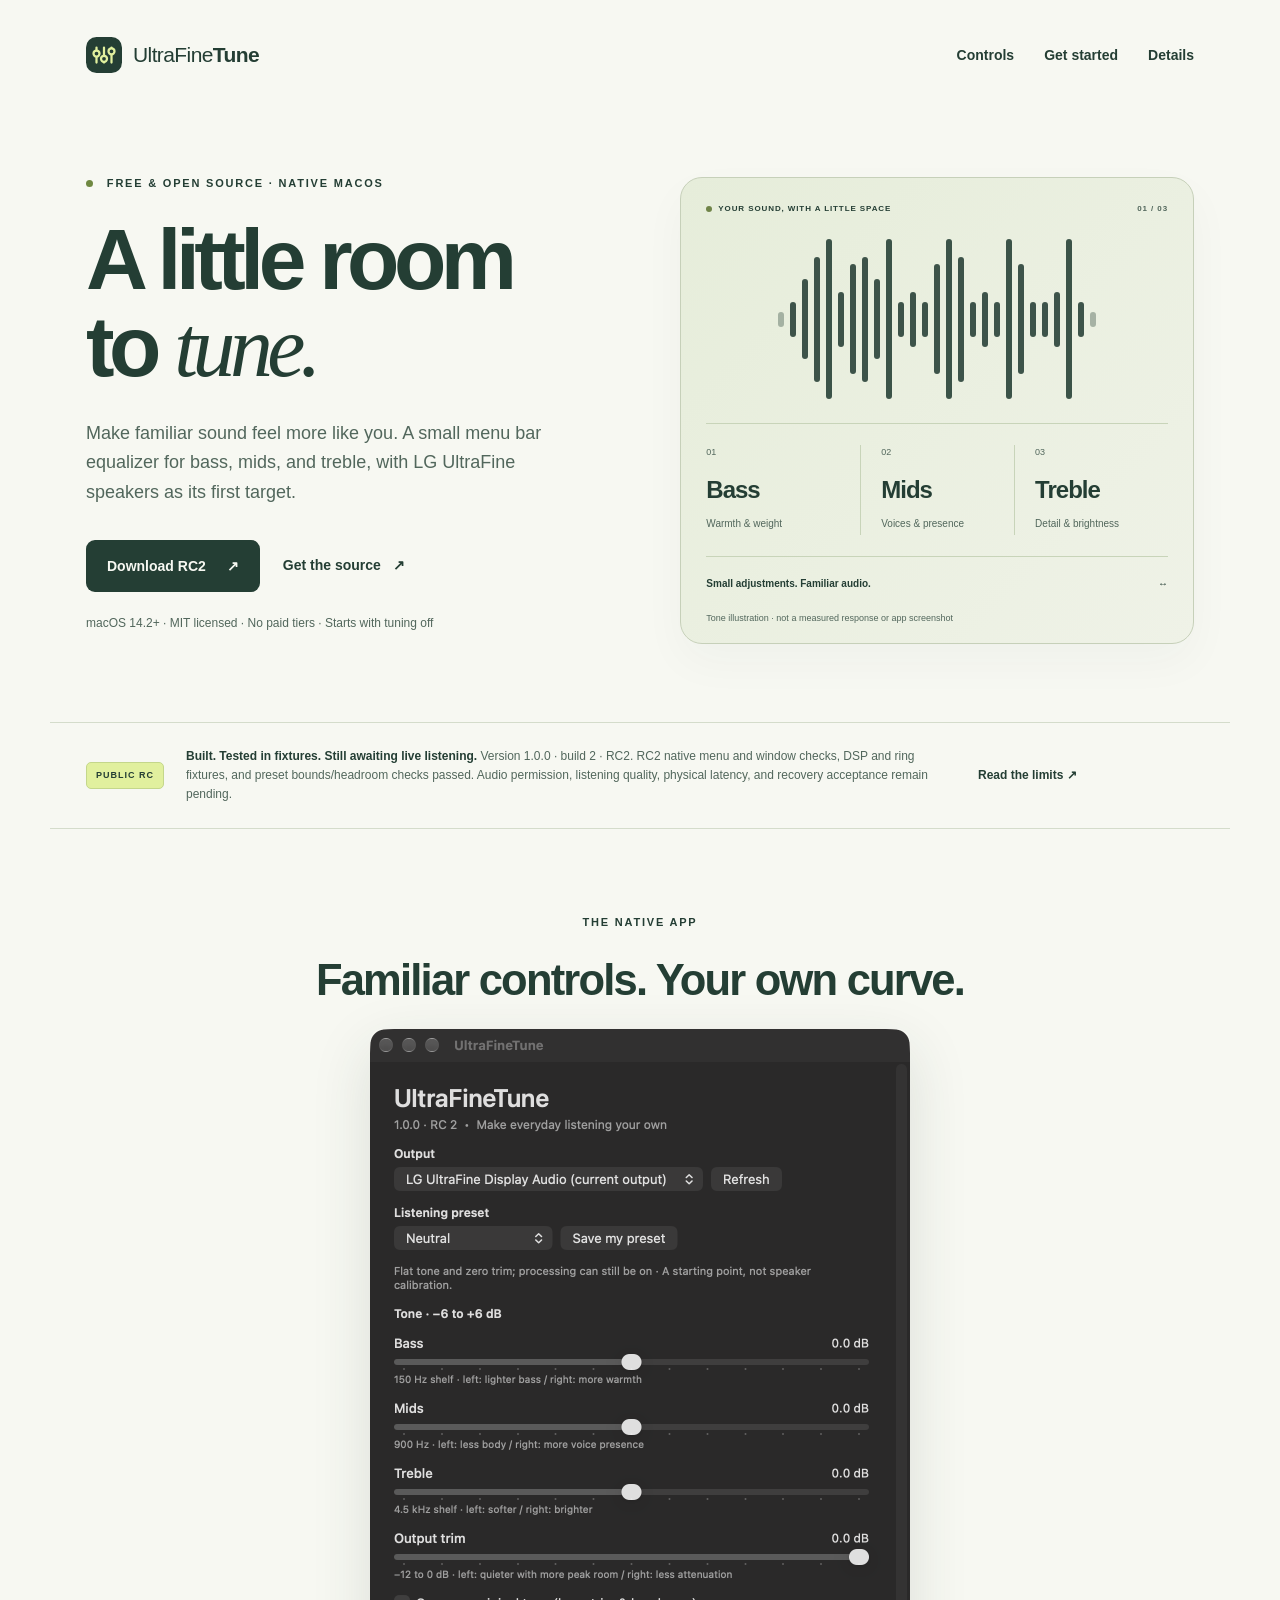
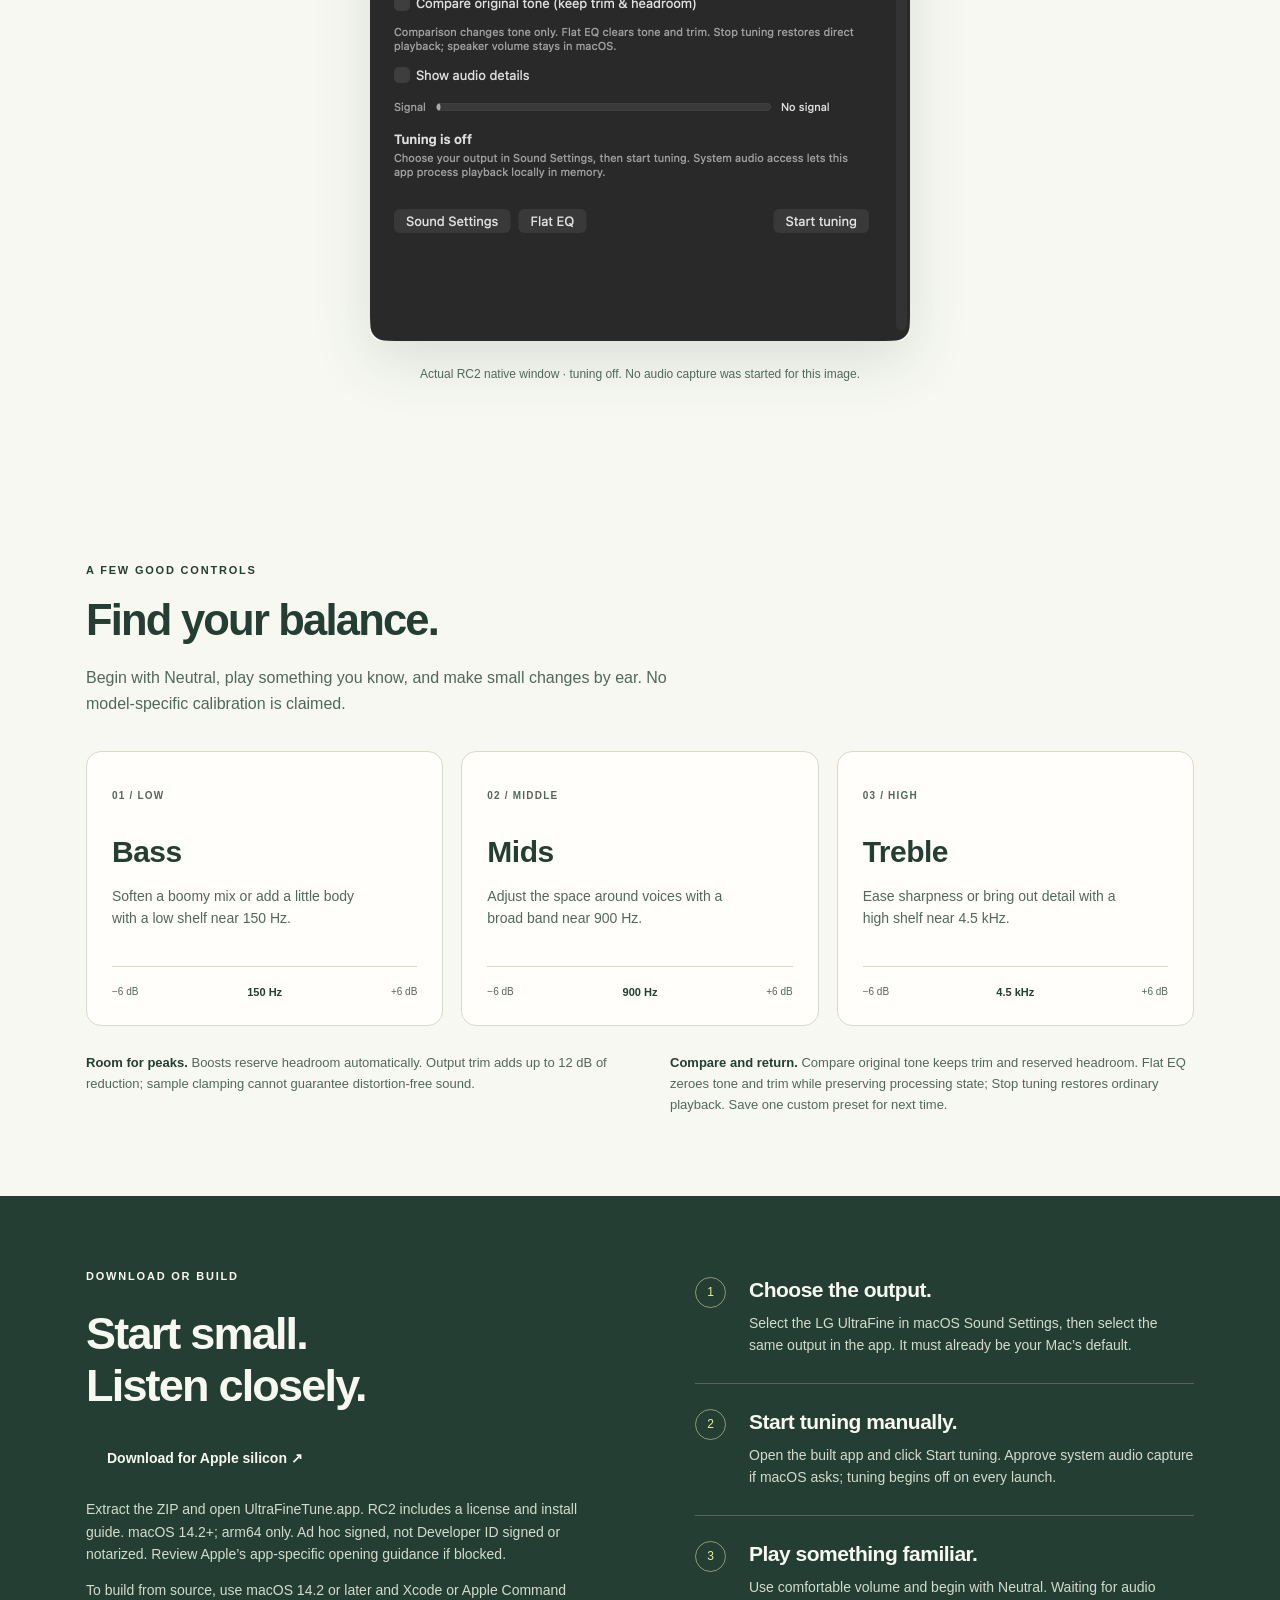
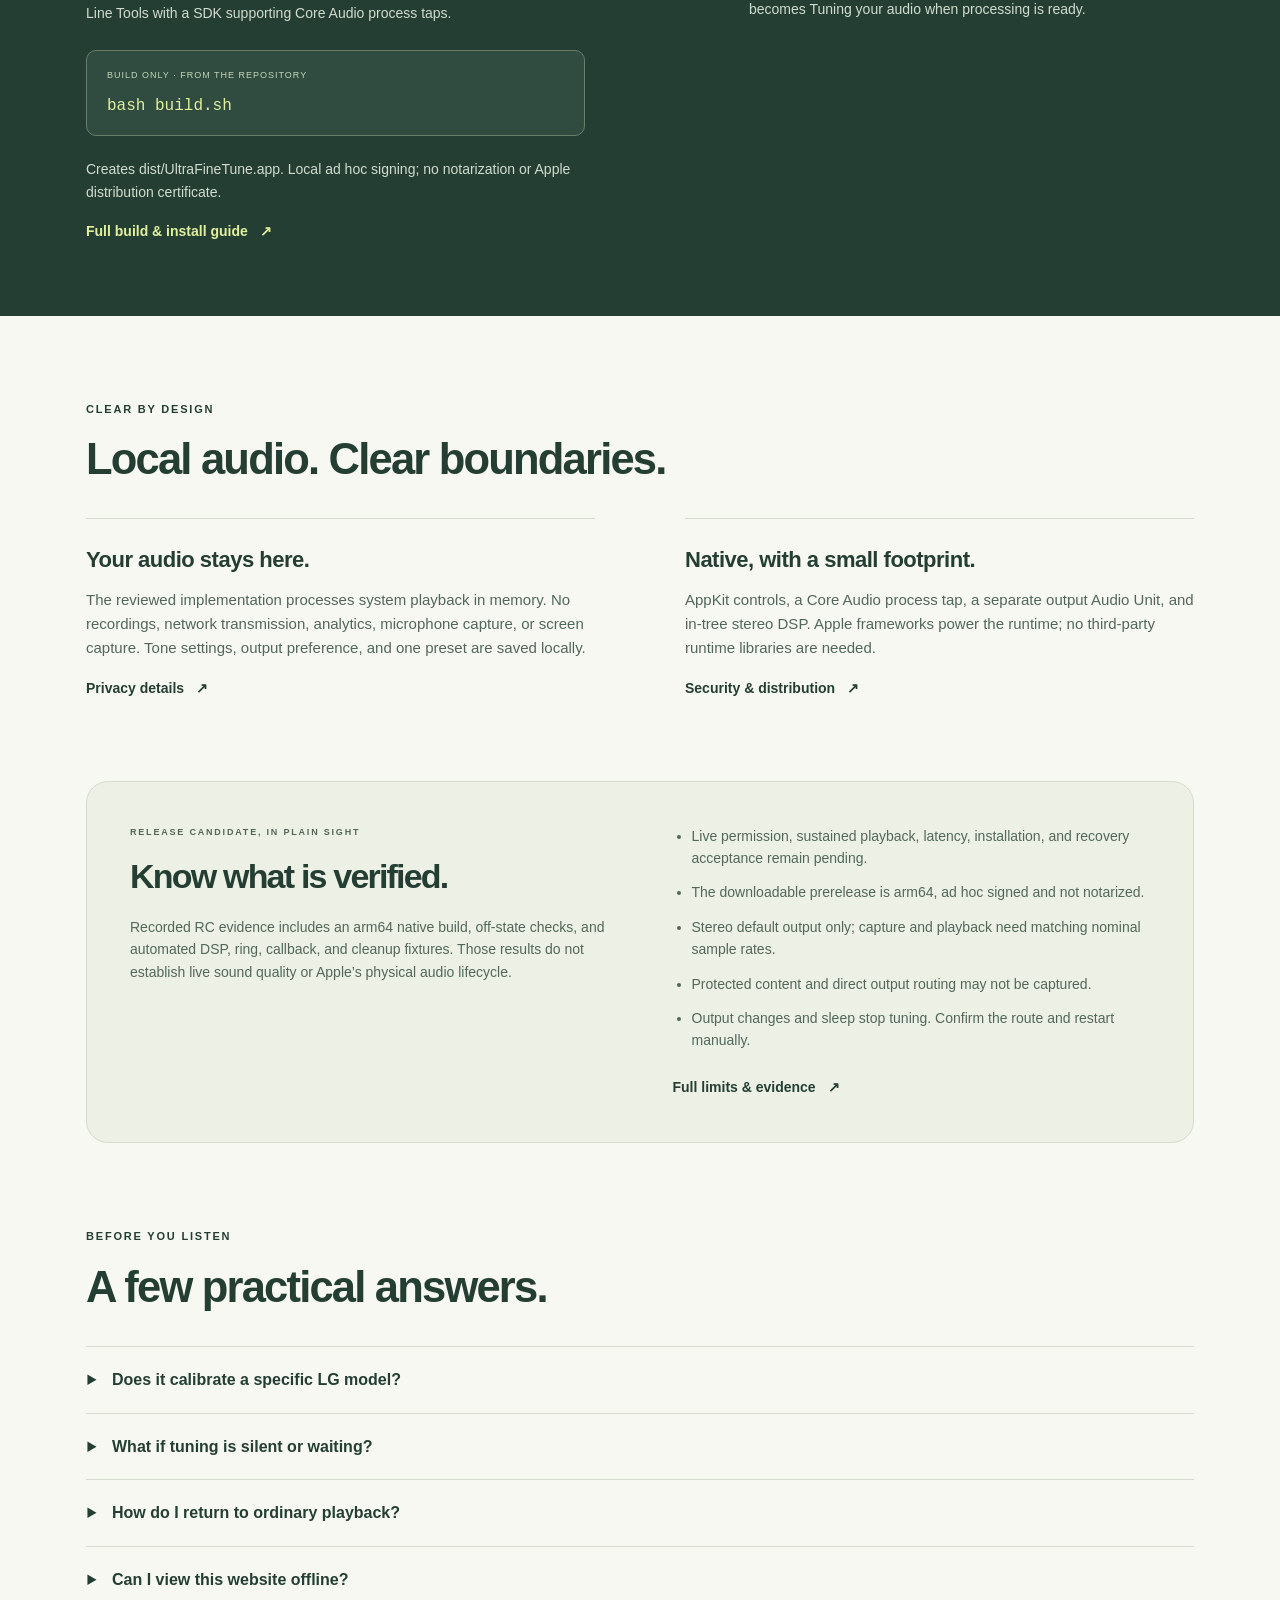
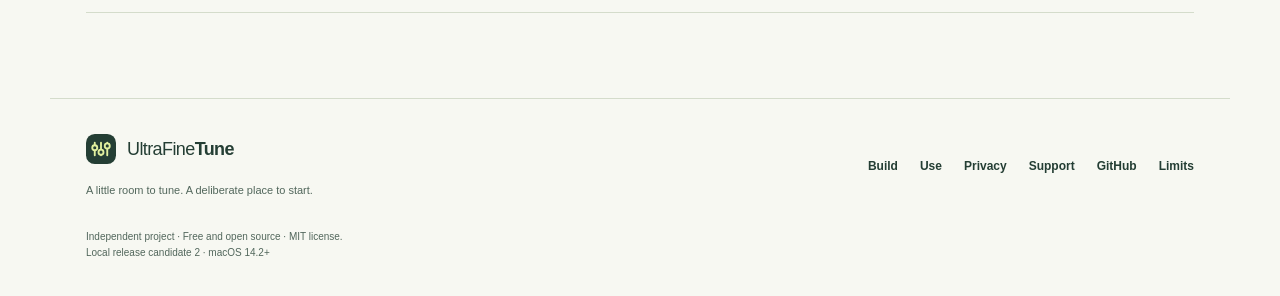
==== commit ae53fa91: "Link verified RC2 download and preserve branch-based Pages setting" ====
--- a/docs/index.html
+++ b/docs/index.html
@@ -21,7 +21,7 @@
       <p class="eyebrow"><span class="dot"></span> FREE &amp; OPEN SOURCE · NATIVE MACOS</p>
       <h1 id="hero-title">A little room<br>to <em>tune.</em></h1>
       <p class="lede">Make familiar sound feel more like you. A small menu bar equalizer for bass, mids, and treble, with LG UltraFine speakers as its first target.</p>
-      <div class="actions"><a class="button" href="https://github.com/fcw1987/UltraFineTune">Get the source &amp; build <span aria-hidden="true">↗</span></a><a class="text-link" href="#controls">Explore the controls <span aria-hidden="true">↓</span></a></div>
+      <div class="actions"><a class="button" href="https://github.com/fcw1987/UltraFineTune/releases/tag/v1.0.0-rc2">Download RC2 <span aria-hidden="true">↗</span></a><a class="text-link" href="https://github.com/fcw1987/UltraFineTune">Get the source <span aria-hidden="true">↗</span></a></div>
       <p class="micro">macOS 14.2+ · MIT licensed · No paid tiers · Starts with tuning off</p>
     </div>
     <div class="tone-art" role="img" aria-label="Illustration of three frequency bands: bass, mids, and treble. Not an app screenshot or a measured response curve.">
@@ -32,16 +32,16 @@
       <p class="art-caption">Tone illustration · not a measured response or app screenshot</p>
     </div>
   </section>
-  <aside class="release wrap" aria-label="Release status"><span class="status-tag">LOCAL RC</span><p><strong>Built. Tested in fixtures. Still awaiting live listening.</strong> Version 1.0.0 · build 2 · RC2. RC2 native menu and window checks, DSP and ring fixtures, and preset bounds/headroom checks passed. Audio permission, listening quality, physical latency, and recovery acceptance remain pending.</p><a href="#limits">Read the limits <span aria-hidden="true">↗</span></a></aside>
+  <aside class="release wrap" aria-label="Release status"><span class="status-tag">PUBLIC RC</span><p><strong>Built. Tested in fixtures. Still awaiting live listening.</strong> Version 1.0.0 · build 2 · RC2. RC2 native menu and window checks, DSP and ring fixtures, and preset bounds/headroom checks passed. Audio permission, listening quality, physical latency, and recovery acceptance remain pending.</p><a href="#limits">Read the limits <span aria-hidden="true">↗</span></a></aside>
   <section class="section wrap app-demo"><p class="eyebrow">THE NATIVE APP</p><h2>Familiar controls. Your own curve.</h2><img src="assets/app-window.png" alt="UltraFineTune native app with tuning off, tone controls and listening presets" width="540" loading="lazy"><p class="micro">Actual RC2 native window · tuning off. No audio capture was started for this image.</p></section>
   <section id="controls" class="section wrap" aria-labelledby="controls-title">
     <div class="section-head"><p class="eyebrow">A FEW GOOD CONTROLS</p><h2 id="controls-title">Find your balance.</h2><p>Begin with Neutral, play something you know, and make small changes by ear. No model-specific calibration is claimed.</p></div>
     <div class="cards"><article class="card"><span class="number">01 / LOW</span><h3>Bass</h3><p>Soften a boomy mix or add a little body with a low shelf near 150 Hz.</p><div class="range"><span>−6 dB</span><b>150 Hz</b><span>+6 dB</span></div></article><article class="card"><span class="number">02 / MIDDLE</span><h3>Mids</h3><p>Adjust the space around voices with a broad band near 900 Hz.</p><div class="range"><span>−6 dB</span><b>900 Hz</b><span>+6 dB</span></div></article><article class="card"><span class="number">03 / HIGH</span><h3>Treble</h3><p>Ease sharpness or bring out detail with a high shelf near 4.5 kHz.</p><div class="range"><span>−6 dB</span><b>4.5 kHz</b><span>+6 dB</span></div></article></div>
     <div class="control-notes"><p><strong>Room for peaks.</strong> Boosts reserve headroom automatically. Output trim adds up to 12 dB of reduction; sample clamping cannot guarantee distortion-free sound.</p><p><strong>Compare and return.</strong> Compare original tone keeps trim and reserved headroom. Flat EQ zeroes tone and trim while preserving processing state; Stop tuning restores ordinary playback. Save one custom preset for next time.</p></div>
   </section>
-  <section id="start" class="start-section" aria-labelledby="start-title"><div class="wrap start-grid"><div><p class="eyebrow">FROM SOURCE TO SOUND</p><h2 id="start-title">Start small.<br>Listen closely.</h2><p>Use macOS 14.2 or later and Xcode or Apple Command Line Tools with a SDK supporting Core Audio process taps.</p><div class="code"><span>BUILD ONLY · FROM THE REPOSITORY</span><code>bash build.sh</code></div><p class="micro">Creates dist/UltraFineTune.app. Local ad hoc signing; no notarization or Apple distribution certificate.</p><a class="text-link" href="https://github.com/fcw1987/UltraFineTune/blob/main/docs/BUILD.md">Full build &amp; install guide <span aria-hidden="true">↗</span></a></div><ol class="steps"><li><span>1</span><div><h3>Choose the output.</h3><p>Select the LG UltraFine in macOS Sound Settings, then select the same output in the app. It must already be your Mac’s default.</p></div></li><li><span>2</span><div><h3>Start tuning manually.</h3><p>Open the built app and click Start tuning. Approve system audio capture if macOS asks; tuning begins off on every launch.</p></div></li><li><span>3</span><div><h3>Play something familiar.</h3><p>Use comfortable volume and begin with Neutral. Waiting for audio becomes Tuning your audio when processing is ready.</p></div></li></ol></div></section>
+  <section id="start" class="start-section" aria-labelledby="start-title"><div class="wrap start-grid"><div><p class="eyebrow">DOWNLOAD OR BUILD</p><h2 id="start-title">Start small.<br>Listen closely.</h2><p><a class="button" href="https://github.com/fcw1987/UltraFineTune/releases/download/v1.0.0-rc2/UltraFineTune-1.0.0-rc2-macos-arm64.zip">Download for Apple silicon ↗</a></p><p>Extract the ZIP and open UltraFineTune.app. RC2 includes a license and install guide. macOS 14.2+; arm64 only. Ad hoc signed, not Developer ID signed or notarized. Review <a href="https://support.apple.com/en-us/102445">Apple’s app-specific opening guidance</a> if blocked.</p><p>To build from source, use macOS 14.2 or later and Xcode or Apple Command Line Tools with a SDK supporting Core Audio process taps.</p><div class="code"><span>BUILD ONLY · FROM THE REPOSITORY</span><code>bash build.sh</code></div><p class="micro">Creates dist/UltraFineTune.app. Local ad hoc signing; no notarization or Apple distribution certificate.</p><a class="text-link" href="https://github.com/fcw1987/UltraFineTune/blob/main/docs/BUILD.md">Full build &amp; install guide <span aria-hidden="true">↗</span></a></div><ol class="steps"><li><span>1</span><div><h3>Choose the output.</h3><p>Select the LG UltraFine in macOS Sound Settings, then select the same output in the app. It must already be your Mac’s default.</p></div></li><li><span>2</span><div><h3>Start tuning manually.</h3><p>Open the built app and click Start tuning. Approve system audio capture if macOS asks; tuning begins off on every launch.</p></div></li><li><span>3</span><div><h3>Play something familiar.</h3><p>Use comfortable volume and begin with Neutral. Waiting for audio becomes Tuning your audio when processing is ready.</p></div></li></ol></div></section>
   <section id="details" class="section wrap" aria-labelledby="details-title"><div class="section-head"><p class="eyebrow">CLEAR BY DESIGN</p><h2 id="details-title">Local audio. Clear boundaries.</h2></div><div class="details-grid"><article><h3>Your audio stays here.</h3><p>The reviewed implementation processes system playback in memory. No recordings, network transmission, analytics, microphone capture, or screen capture. Tone settings, output preference, and one preset are saved locally.</p><a class="text-link" href="privacy.html">Privacy details <span aria-hidden="true">↗</span></a></article><article><h3>Native, with a small footprint.</h3><p>AppKit controls, a Core Audio process tap, a separate output Audio Unit, and in-tree stereo DSP. Apple frameworks power the runtime; no third-party runtime libraries are needed.</p><a class="text-link" href="https://github.com/fcw1987/UltraFineTune/blob/main/docs/SECURITY.md">Security &amp; distribution <span aria-hidden="true">↗</span></a></article></div></section>
-  <section id="limits" class="limits wrap" aria-labelledby="limits-title"><div><p class="eyebrow">RELEASE CANDIDATE, IN PLAIN SIGHT</p><h2 id="limits-title">Know what is verified.</h2><p>Recorded RC evidence includes an arm64 native build, off-state checks, and automated DSP, ring, callback, and cleanup fixtures. Those results do not establish live sound quality or Apple’s physical audio lifecycle.</p></div><div><ul><li>Live permission, sustained playback, latency, installation, and recovery acceptance remain pending.</li><li>Stereo default output only; capture and playback need matching nominal sample rates.</li><li>Protected content and direct output routing may not be captured.</li><li>Output changes and sleep stop tuning. Confirm the route and restart manually.</li></ul><a class="text-link" href="https://github.com/fcw1987/UltraFineTune/blob/main/docs/KNOWN_LIMITS.md">Full limits &amp; evidence <span aria-hidden="true">↗</span></a></div></section>
+  <section id="limits" class="limits wrap" aria-labelledby="limits-title"><div><p class="eyebrow">RELEASE CANDIDATE, IN PLAIN SIGHT</p><h2 id="limits-title">Know what is verified.</h2><p>Recorded RC evidence includes an arm64 native build, off-state checks, and automated DSP, ring, callback, and cleanup fixtures. Those results do not establish live sound quality or Apple’s physical audio lifecycle.</p></div><div><ul><li>Live permission, sustained playback, latency, installation, and recovery acceptance remain pending.</li><li>The downloadable prerelease is arm64, ad hoc signed and not notarized.</li><li>Stereo default output only; capture and playback need matching nominal sample rates.</li><li>Protected content and direct output routing may not be captured.</li><li>Output changes and sleep stop tuning. Confirm the route and restart manually.</li></ul><a class="text-link" href="https://github.com/fcw1987/UltraFineTune/blob/main/docs/KNOWN_LIMITS.md">Full limits &amp; evidence <span aria-hidden="true">↗</span></a></div></section>
   <section class="section wrap faq" aria-labelledby="faq-title"><div class="section-head"><p class="eyebrow">BEFORE YOU LISTEN</p><h2 id="faq-title">A few practical answers.</h2></div><details><summary>Does it calibrate a specific LG model?</summary><p>No measured acoustic correction is supplied. Neutral, Everyday, Podcast / Speech, Gaming, Music, Clearer voices, Less boom, and Softer treble are starting points for adjustment by ear. This is an independent project without LG endorsement.</p></details><details><summary>What if tuning is silent or waiting?</summary><p>Stop tuning, confirm ordinary playback and your default output, and check system audio capture permission. After changing permission, quit and reopen the app. Some protected or directly routed audio may not be captured.</p></details><details><summary>How do I return to ordinary playback?</summary><p>Click Stop tuning or Quit. Compare original tone only removes the tone adjustment; it keeps trim and headroom. Flat EQ zeroes gains and trim without changing whether processing is running. Live quit, force-quit, disconnect, and sleep recovery still require hardware acceptance.</p></details><details><summary>Can I view this website offline?</summary><p>Yes. Open index.html in the docs folder. This page uses local CSS and SVG, system fonts, and native HTML controls. It needs no JavaScript, remote fonts, or CDN. Hosting providers may keep their own access logs.</p></details></section>
 </main>
 <footer class="footer wrap"><div><a class="brand" href="#top"><img src="assets/mark.svg" width="30" height="30" alt=""><span>UltraFine<b>Tune</b></span></a><p>A little room to tune. A deliberate place to start.</p></div><div class="footer-links"><a href="https://github.com/fcw1987/UltraFineTune/blob/main/docs/BUILD.md">Build</a><a href="https://github.com/fcw1987/UltraFineTune/blob/main/docs/USAGE.md">Use</a><a href="privacy.html">Privacy</a><a href="support.html">Support</a><a href="https://github.com/fcw1987/UltraFineTune">GitHub</a><a href="https://github.com/fcw1987/UltraFineTune/blob/main/docs/KNOWN_LIMITS.md">Limits</a></div><p class="legal">Independent project · Free and open source · MIT license.<br>Local release candidate 2 · macOS 14.2+</p></footer>
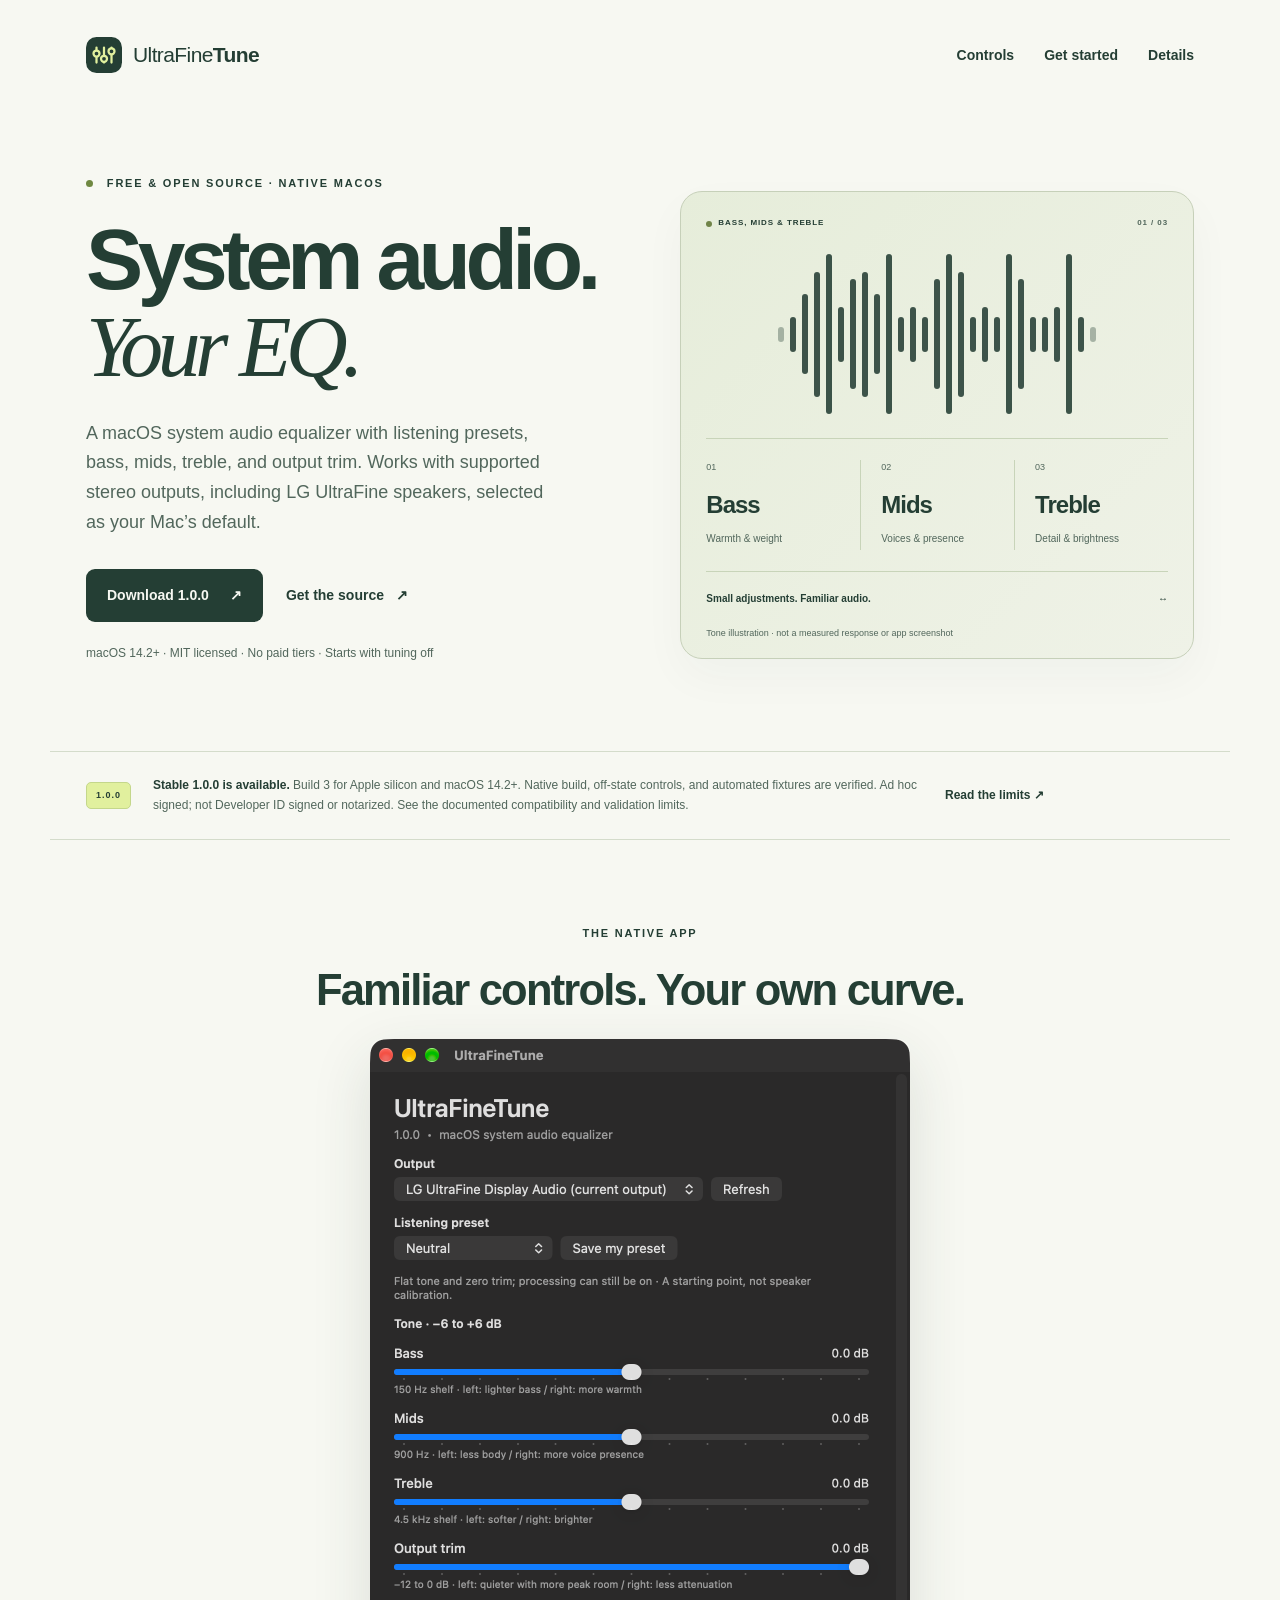
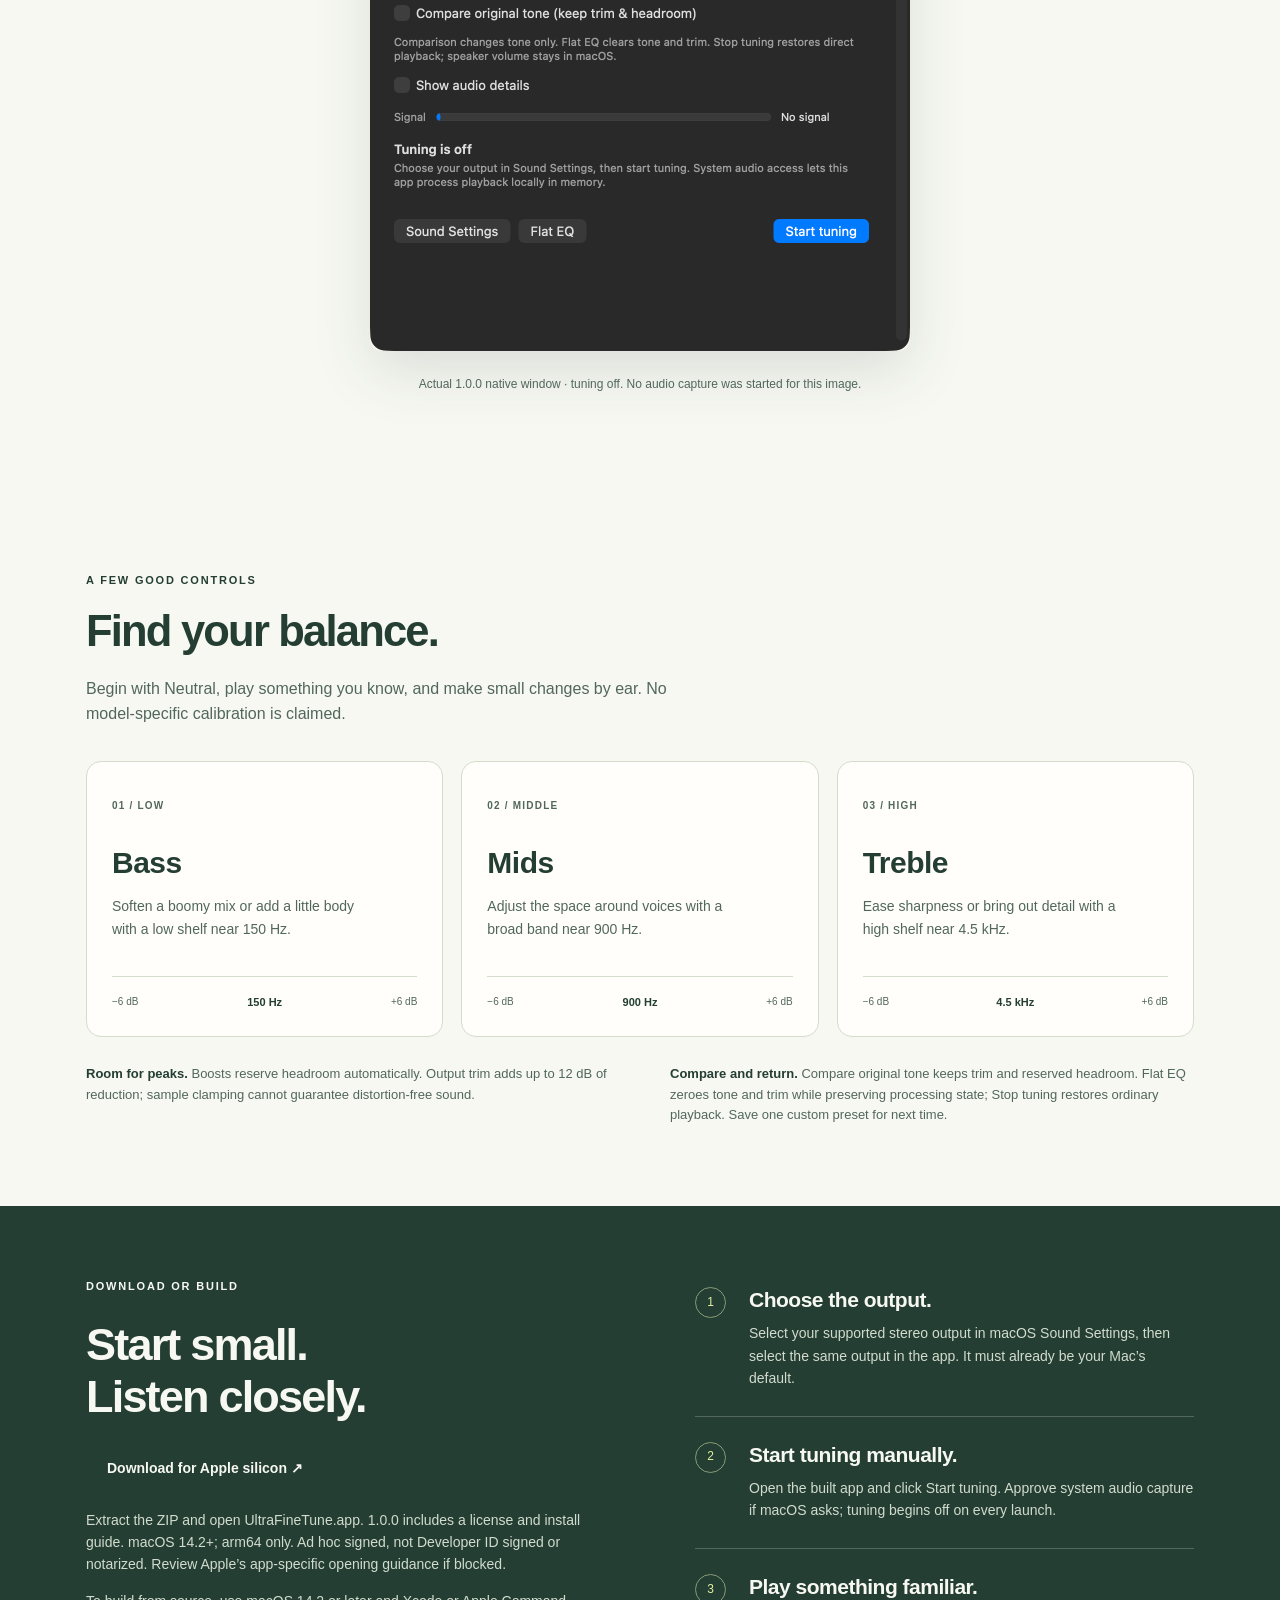
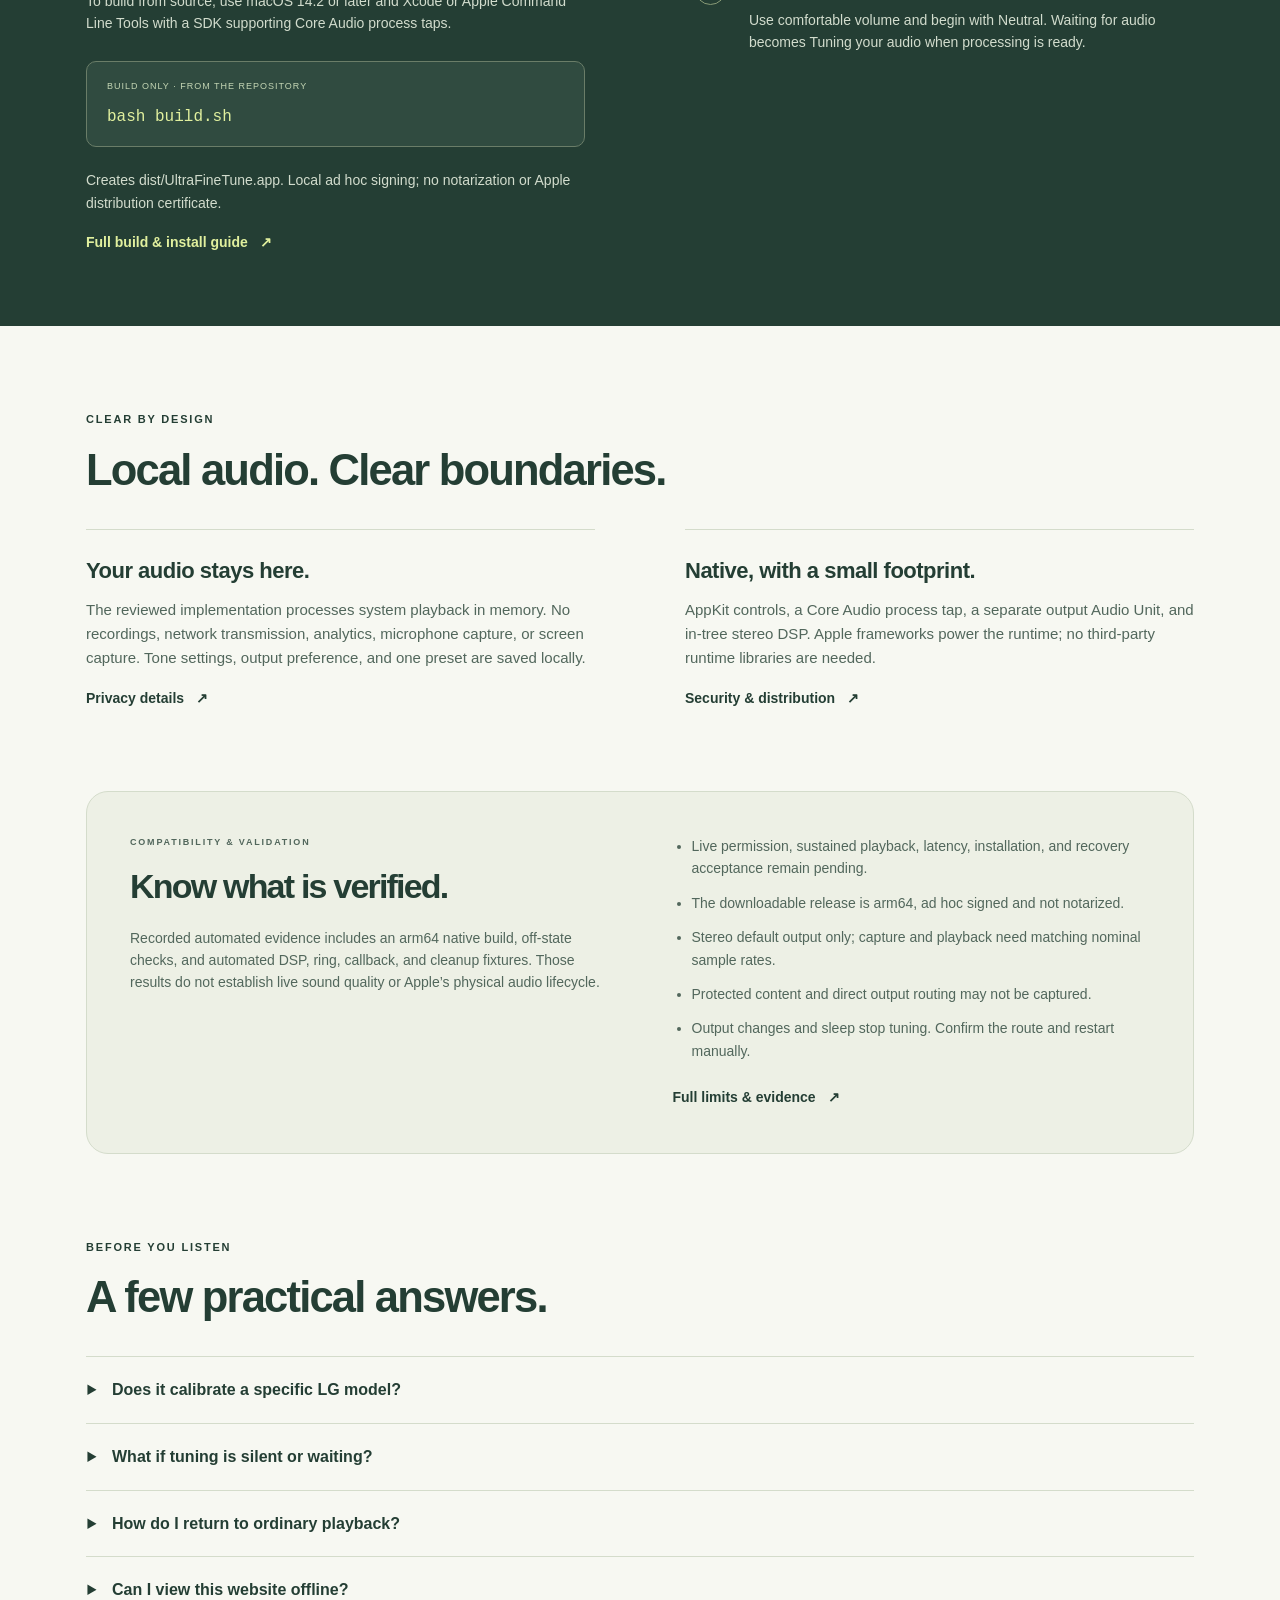
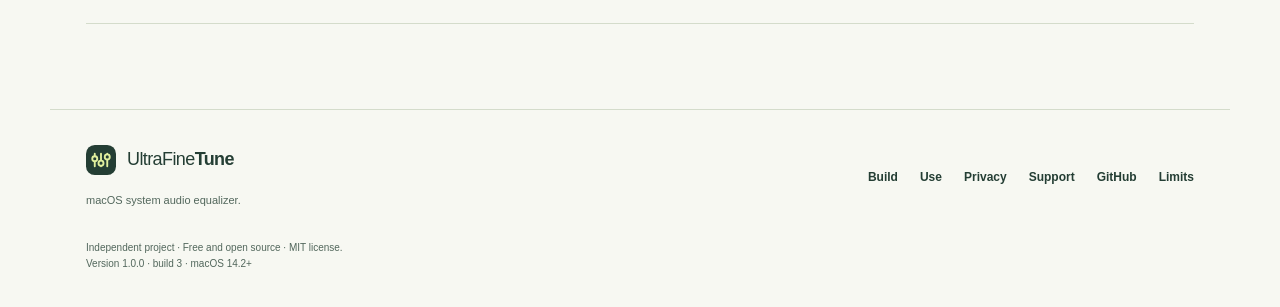
==== commit e351b8eb: "Release stable 1.0.0 build 3 with clear product and distribution copy" ====
--- a/docs/index.html
+++ b/docs/index.html
@@ -3,9 +3,9 @@
 <head>
   <meta charset="utf-8">
   <meta name="viewport" content="width=device-width, initial-scale=1">
-  <meta name="description" content="UltraFineTune is a native macOS menu bar equalizer for local system playback. Build instructions, privacy, controls, and release candidate limits.">
+  <meta name="description" content="UltraFineTune is a native macOS menu bar equalizer for local system playback. Build instructions, privacy, controls, and compatibility limits.">
   <meta name="color-scheme" content="light">
-  <title>UltraFineTune — A little room to tune.</title>
+  <title>UltraFineTune — macOS system audio equalizer</title>
   <link rel="icon" type="image/svg+xml" href="assets/mark.svg">
   <link rel="stylesheet" href="assets/site.css">
 </head>
@@ -19,31 +19,31 @@
   <section id="top" class="hero wrap" aria-labelledby="hero-title">
     <div class="hero-copy">
       <p class="eyebrow"><span class="dot"></span> FREE &amp; OPEN SOURCE · NATIVE MACOS</p>
-      <h1 id="hero-title">A little room<br>to <em>tune.</em></h1>
-      <p class="lede">Make familiar sound feel more like you. A small menu bar equalizer for bass, mids, and treble, with LG UltraFine speakers as its first target.</p>
-      <div class="actions"><a class="button" href="https://github.com/fcw1987/UltraFineTune/releases/tag/v1.0.0-rc2">Download RC2 <span aria-hidden="true">↗</span></a><a class="text-link" href="https://github.com/fcw1987/UltraFineTune">Get the source <span aria-hidden="true">↗</span></a></div>
+      <h1 id="hero-title">System audio.<br><em>Your EQ.</em></h1>
+      <p class="lede">A macOS system audio equalizer with listening presets, bass, mids, treble, and output trim. Works with supported stereo outputs, including LG UltraFine speakers, selected as your Mac’s default.</p>
+      <div class="actions"><a class="button" href="https://github.com/fcw1987/UltraFineTune/releases/tag/v1.0.0">Download 1.0.0 <span aria-hidden="true">↗</span></a><a class="text-link" href="https://github.com/fcw1987/UltraFineTune">Get the source <span aria-hidden="true">↗</span></a></div>
       <p class="micro">macOS 14.2+ · MIT licensed · No paid tiers · Starts with tuning off</p>
     </div>
     <div class="tone-art" role="img" aria-label="Illustration of three frequency bands: bass, mids, and treble. Not an app screenshot or a measured response curve.">
-      <div class="art-top"><span class="art-dot"></span> YOUR SOUND, WITH A LITTLE SPACE <span>01 / 03</span></div>
+      <div class="art-top"><span class="art-dot"></span> BASS, MIDS &amp; TREBLE <span>01 / 03</span></div>
       <div class="wave"><i></i><i></i><i></i><i></i><i></i><i></i><i></i><i></i><i></i><i></i><i></i><i></i><i></i><i></i><i></i><i></i><i></i><i></i><i></i><i></i><i></i><i></i><i></i><i></i><i></i><i></i><i></i></div>
       <div class="art-bands"><div><span>01</span><strong>Bass</strong><small>Warmth &amp; weight</small></div><div><span>02</span><strong>Mids</strong><small>Voices &amp; presence</small></div><div><span>03</span><strong>Treble</strong><small>Detail &amp; brightness</small></div></div>
       <div class="art-bottom"><span>Small adjustments. Familiar audio.</span><span aria-hidden="true">↔</span></div>
       <p class="art-caption">Tone illustration · not a measured response or app screenshot</p>
     </div>
   </section>
-  <aside class="release wrap" aria-label="Release status"><span class="status-tag">PUBLIC RC</span><p><strong>Built. Tested in fixtures. Still awaiting live listening.</strong> Version 1.0.0 · build 2 · RC2. RC2 native menu and window checks, DSP and ring fixtures, and preset bounds/headroom checks passed. Audio permission, listening quality, physical latency, and recovery acceptance remain pending.</p><a href="#limits">Read the limits <span aria-hidden="true">↗</span></a></aside>
-  <section class="section wrap app-demo"><p class="eyebrow">THE NATIVE APP</p><h2>Familiar controls. Your own curve.</h2><img src="assets/app-window.png" alt="UltraFineTune native app with tuning off, tone controls and listening presets" width="540" loading="lazy"><p class="micro">Actual RC2 native window · tuning off. No audio capture was started for this image.</p></section>
+  <aside class="release wrap" aria-label="Release status"><span class="status-tag">1.0.0</span><p><strong>Stable 1.0.0 is available.</strong> Build 3 for Apple silicon and macOS 14.2+. Native build, off-state controls, and automated fixtures are verified. Ad hoc signed; not Developer ID signed or notarized. See the documented compatibility and validation limits.</p><a href="#limits">Read the limits <span aria-hidden="true">↗</span></a></aside>
+  <section class="section wrap app-demo"><p class="eyebrow">THE NATIVE APP</p><h2>Familiar controls. Your own curve.</h2><img src="assets/app-window.png" alt="UltraFineTune native app with tuning off, tone controls and listening presets" width="540" loading="lazy"><p class="micro">Actual 1.0.0 native window · tuning off. No audio capture was started for this image.</p></section>
   <section id="controls" class="section wrap" aria-labelledby="controls-title">
     <div class="section-head"><p class="eyebrow">A FEW GOOD CONTROLS</p><h2 id="controls-title">Find your balance.</h2><p>Begin with Neutral, play something you know, and make small changes by ear. No model-specific calibration is claimed.</p></div>
     <div class="cards"><article class="card"><span class="number">01 / LOW</span><h3>Bass</h3><p>Soften a boomy mix or add a little body with a low shelf near 150 Hz.</p><div class="range"><span>−6 dB</span><b>150 Hz</b><span>+6 dB</span></div></article><article class="card"><span class="number">02 / MIDDLE</span><h3>Mids</h3><p>Adjust the space around voices with a broad band near 900 Hz.</p><div class="range"><span>−6 dB</span><b>900 Hz</b><span>+6 dB</span></div></article><article class="card"><span class="number">03 / HIGH</span><h3>Treble</h3><p>Ease sharpness or bring out detail with a high shelf near 4.5 kHz.</p><div class="range"><span>−6 dB</span><b>4.5 kHz</b><span>+6 dB</span></div></article></div>
     <div class="control-notes"><p><strong>Room for peaks.</strong> Boosts reserve headroom automatically. Output trim adds up to 12 dB of reduction; sample clamping cannot guarantee distortion-free sound.</p><p><strong>Compare and return.</strong> Compare original tone keeps trim and reserved headroom. Flat EQ zeroes tone and trim while preserving processing state; Stop tuning restores ordinary playback. Save one custom preset for next time.</p></div>
   </section>
-  <section id="start" class="start-section" aria-labelledby="start-title"><div class="wrap start-grid"><div><p class="eyebrow">DOWNLOAD OR BUILD</p><h2 id="start-title">Start small.<br>Listen closely.</h2><p><a class="button" href="https://github.com/fcw1987/UltraFineTune/releases/download/v1.0.0-rc2/UltraFineTune-1.0.0-rc2-macos-arm64.zip">Download for Apple silicon ↗</a></p><p>Extract the ZIP and open UltraFineTune.app. RC2 includes a license and install guide. macOS 14.2+; arm64 only. Ad hoc signed, not Developer ID signed or notarized. Review <a href="https://support.apple.com/en-us/102445">Apple’s app-specific opening guidance</a> if blocked.</p><p>To build from source, use macOS 14.2 or later and Xcode or Apple Command Line Tools with a SDK supporting Core Audio process taps.</p><div class="code"><span>BUILD ONLY · FROM THE REPOSITORY</span><code>bash build.sh</code></div><p class="micro">Creates dist/UltraFineTune.app. Local ad hoc signing; no notarization or Apple distribution certificate.</p><a class="text-link" href="https://github.com/fcw1987/UltraFineTune/blob/main/docs/BUILD.md">Full build &amp; install guide <span aria-hidden="true">↗</span></a></div><ol class="steps"><li><span>1</span><div><h3>Choose the output.</h3><p>Select the LG UltraFine in macOS Sound Settings, then select the same output in the app. It must already be your Mac’s default.</p></div></li><li><span>2</span><div><h3>Start tuning manually.</h3><p>Open the built app and click Start tuning. Approve system audio capture if macOS asks; tuning begins off on every launch.</p></div></li><li><span>3</span><div><h3>Play something familiar.</h3><p>Use comfortable volume and begin with Neutral. Waiting for audio becomes Tuning your audio when processing is ready.</p></div></li></ol></div></section>
+  <section id="start" class="start-section" aria-labelledby="start-title"><div class="wrap start-grid"><div><p class="eyebrow">DOWNLOAD OR BUILD</p><h2 id="start-title">Start small.<br>Listen closely.</h2><p><a class="button" href="https://github.com/fcw1987/UltraFineTune/releases/download/v1.0.0/UltraFineTune-1.0.0-macos-arm64.zip">Download for Apple silicon ↗</a></p><p>Extract the ZIP and open UltraFineTune.app. 1.0.0 includes a license and install guide. macOS 14.2+; arm64 only. Ad hoc signed, not Developer ID signed or notarized. Review <a href="https://support.apple.com/en-us/102445">Apple’s app-specific opening guidance</a> if blocked.</p><p>To build from source, use macOS 14.2 or later and Xcode or Apple Command Line Tools with a SDK supporting Core Audio process taps.</p><div class="code"><span>BUILD ONLY · FROM THE REPOSITORY</span><code>bash build.sh</code></div><p class="micro">Creates dist/UltraFineTune.app. Local ad hoc signing; no notarization or Apple distribution certificate.</p><a class="text-link" href="https://github.com/fcw1987/UltraFineTune/blob/main/docs/BUILD.md">Full build &amp; install guide <span aria-hidden="true">↗</span></a></div><ol class="steps"><li><span>1</span><div><h3>Choose the output.</h3><p>Select your supported stereo output in macOS Sound Settings, then select the same output in the app. It must already be your Mac’s default.</p></div></li><li><span>2</span><div><h3>Start tuning manually.</h3><p>Open the built app and click Start tuning. Approve system audio capture if macOS asks; tuning begins off on every launch.</p></div></li><li><span>3</span><div><h3>Play something familiar.</h3><p>Use comfortable volume and begin with Neutral. Waiting for audio becomes Tuning your audio when processing is ready.</p></div></li></ol></div></section>
   <section id="details" class="section wrap" aria-labelledby="details-title"><div class="section-head"><p class="eyebrow">CLEAR BY DESIGN</p><h2 id="details-title">Local audio. Clear boundaries.</h2></div><div class="details-grid"><article><h3>Your audio stays here.</h3><p>The reviewed implementation processes system playback in memory. No recordings, network transmission, analytics, microphone capture, or screen capture. Tone settings, output preference, and one preset are saved locally.</p><a class="text-link" href="privacy.html">Privacy details <span aria-hidden="true">↗</span></a></article><article><h3>Native, with a small footprint.</h3><p>AppKit controls, a Core Audio process tap, a separate output Audio Unit, and in-tree stereo DSP. Apple frameworks power the runtime; no third-party runtime libraries are needed.</p><a class="text-link" href="https://github.com/fcw1987/UltraFineTune/blob/main/docs/SECURITY.md">Security &amp; distribution <span aria-hidden="true">↗</span></a></article></div></section>
-  <section id="limits" class="limits wrap" aria-labelledby="limits-title"><div><p class="eyebrow">RELEASE CANDIDATE, IN PLAIN SIGHT</p><h2 id="limits-title">Know what is verified.</h2><p>Recorded RC evidence includes an arm64 native build, off-state checks, and automated DSP, ring, callback, and cleanup fixtures. Those results do not establish live sound quality or Apple’s physical audio lifecycle.</p></div><div><ul><li>Live permission, sustained playback, latency, installation, and recovery acceptance remain pending.</li><li>The downloadable prerelease is arm64, ad hoc signed and not notarized.</li><li>Stereo default output only; capture and playback need matching nominal sample rates.</li><li>Protected content and direct output routing may not be captured.</li><li>Output changes and sleep stop tuning. Confirm the route and restart manually.</li></ul><a class="text-link" href="https://github.com/fcw1987/UltraFineTune/blob/main/docs/KNOWN_LIMITS.md">Full limits &amp; evidence <span aria-hidden="true">↗</span></a></div></section>
+  <section id="limits" class="limits wrap" aria-labelledby="limits-title"><div><p class="eyebrow">COMPATIBILITY &amp; VALIDATION</p><h2 id="limits-title">Know what is verified.</h2><p>Recorded automated evidence includes an arm64 native build, off-state checks, and automated DSP, ring, callback, and cleanup fixtures. Those results do not establish live sound quality or Apple’s physical audio lifecycle.</p></div><div><ul><li>Live permission, sustained playback, latency, installation, and recovery acceptance remain pending.</li><li>The downloadable release is arm64, ad hoc signed and not notarized.</li><li>Stereo default output only; capture and playback need matching nominal sample rates.</li><li>Protected content and direct output routing may not be captured.</li><li>Output changes and sleep stop tuning. Confirm the route and restart manually.</li></ul><a class="text-link" href="https://github.com/fcw1987/UltraFineTune/blob/main/docs/KNOWN_LIMITS.md">Full limits &amp; evidence <span aria-hidden="true">↗</span></a></div></section>
   <section class="section wrap faq" aria-labelledby="faq-title"><div class="section-head"><p class="eyebrow">BEFORE YOU LISTEN</p><h2 id="faq-title">A few practical answers.</h2></div><details><summary>Does it calibrate a specific LG model?</summary><p>No measured acoustic correction is supplied. Neutral, Everyday, Podcast / Speech, Gaming, Music, Clearer voices, Less boom, and Softer treble are starting points for adjustment by ear. This is an independent project without LG endorsement.</p></details><details><summary>What if tuning is silent or waiting?</summary><p>Stop tuning, confirm ordinary playback and your default output, and check system audio capture permission. After changing permission, quit and reopen the app. Some protected or directly routed audio may not be captured.</p></details><details><summary>How do I return to ordinary playback?</summary><p>Click Stop tuning or Quit. Compare original tone only removes the tone adjustment; it keeps trim and headroom. Flat EQ zeroes gains and trim without changing whether processing is running. Live quit, force-quit, disconnect, and sleep recovery still require hardware acceptance.</p></details><details><summary>Can I view this website offline?</summary><p>Yes. Open index.html in the docs folder. This page uses local CSS and SVG, system fonts, and native HTML controls. It needs no JavaScript, remote fonts, or CDN. Hosting providers may keep their own access logs.</p></details></section>
 </main>
-<footer class="footer wrap"><div><a class="brand" href="#top"><img src="assets/mark.svg" width="30" height="30" alt=""><span>UltraFine<b>Tune</b></span></a><p>A little room to tune. A deliberate place to start.</p></div><div class="footer-links"><a href="https://github.com/fcw1987/UltraFineTune/blob/main/docs/BUILD.md">Build</a><a href="https://github.com/fcw1987/UltraFineTune/blob/main/docs/USAGE.md">Use</a><a href="privacy.html">Privacy</a><a href="support.html">Support</a><a href="https://github.com/fcw1987/UltraFineTune">GitHub</a><a href="https://github.com/fcw1987/UltraFineTune/blob/main/docs/KNOWN_LIMITS.md">Limits</a></div><p class="legal">Independent project · Free and open source · MIT license.<br>Local release candidate 2 · macOS 14.2+</p></footer>
+<footer class="footer wrap"><div><a class="brand" href="#top"><img src="assets/mark.svg" width="30" height="30" alt=""><span>UltraFine<b>Tune</b></span></a><p>macOS system audio equalizer.</p></div><div class="footer-links"><a href="https://github.com/fcw1987/UltraFineTune/blob/main/docs/BUILD.md">Build</a><a href="https://github.com/fcw1987/UltraFineTune/blob/main/docs/USAGE.md">Use</a><a href="privacy.html">Privacy</a><a href="support.html">Support</a><a href="https://github.com/fcw1987/UltraFineTune">GitHub</a><a href="https://github.com/fcw1987/UltraFineTune/blob/main/docs/KNOWN_LIMITS.md">Limits</a></div><p class="legal">Independent project · Free and open source · MIT license.<br>Version 1.0.0 · build 3 · macOS 14.2+</p></footer>
 </body>
 </html>
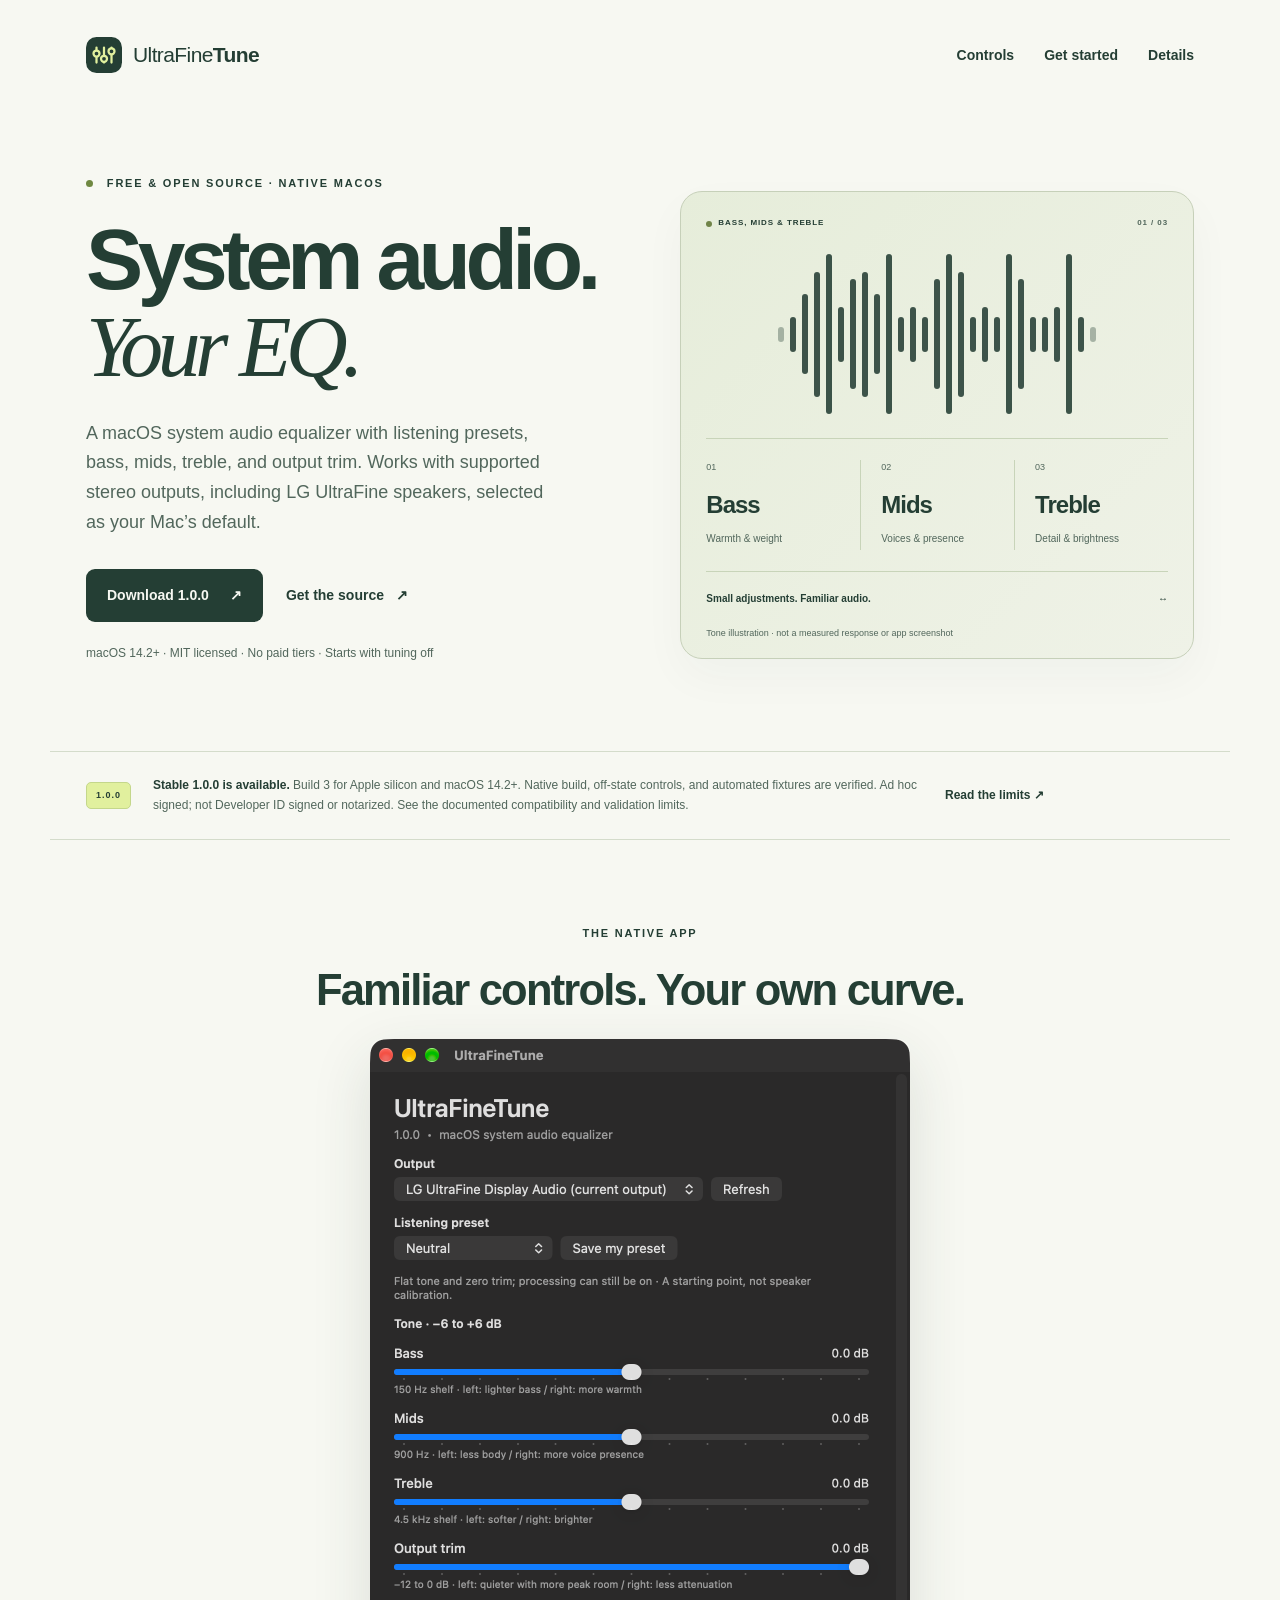
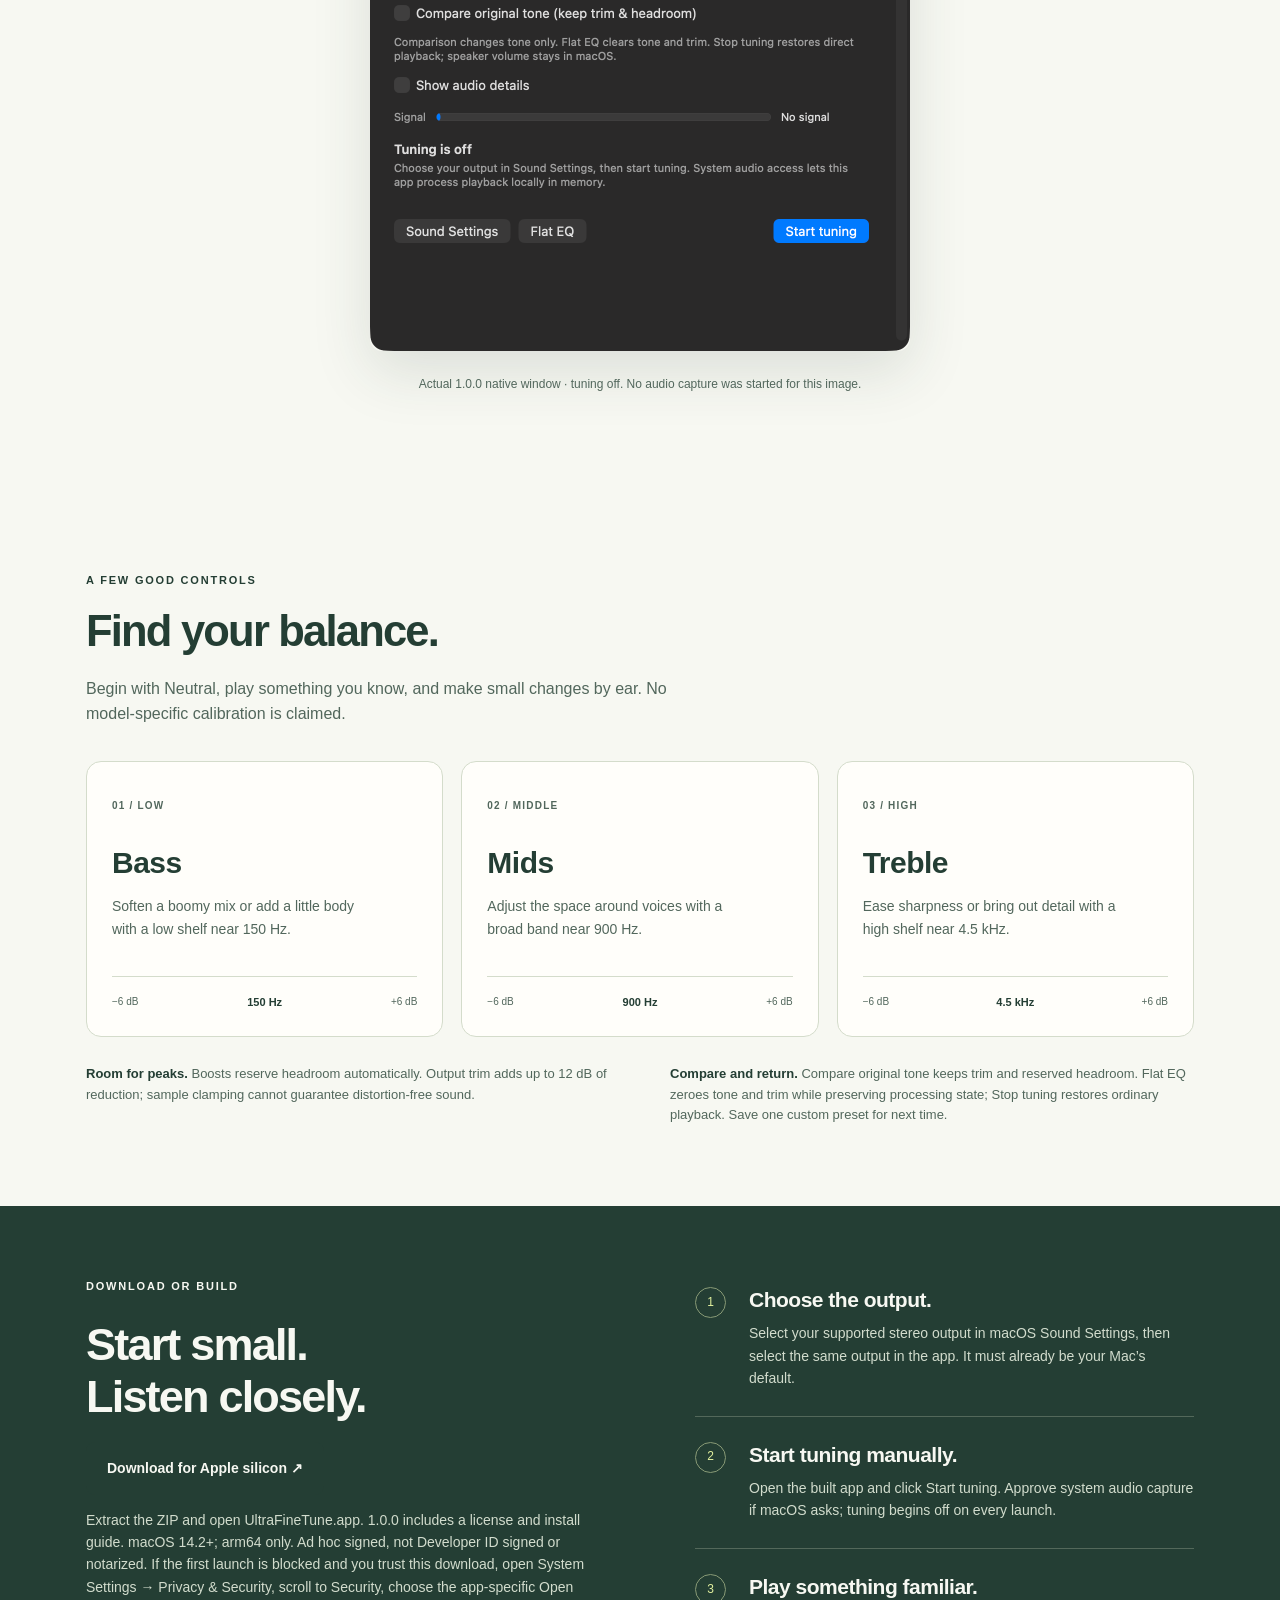
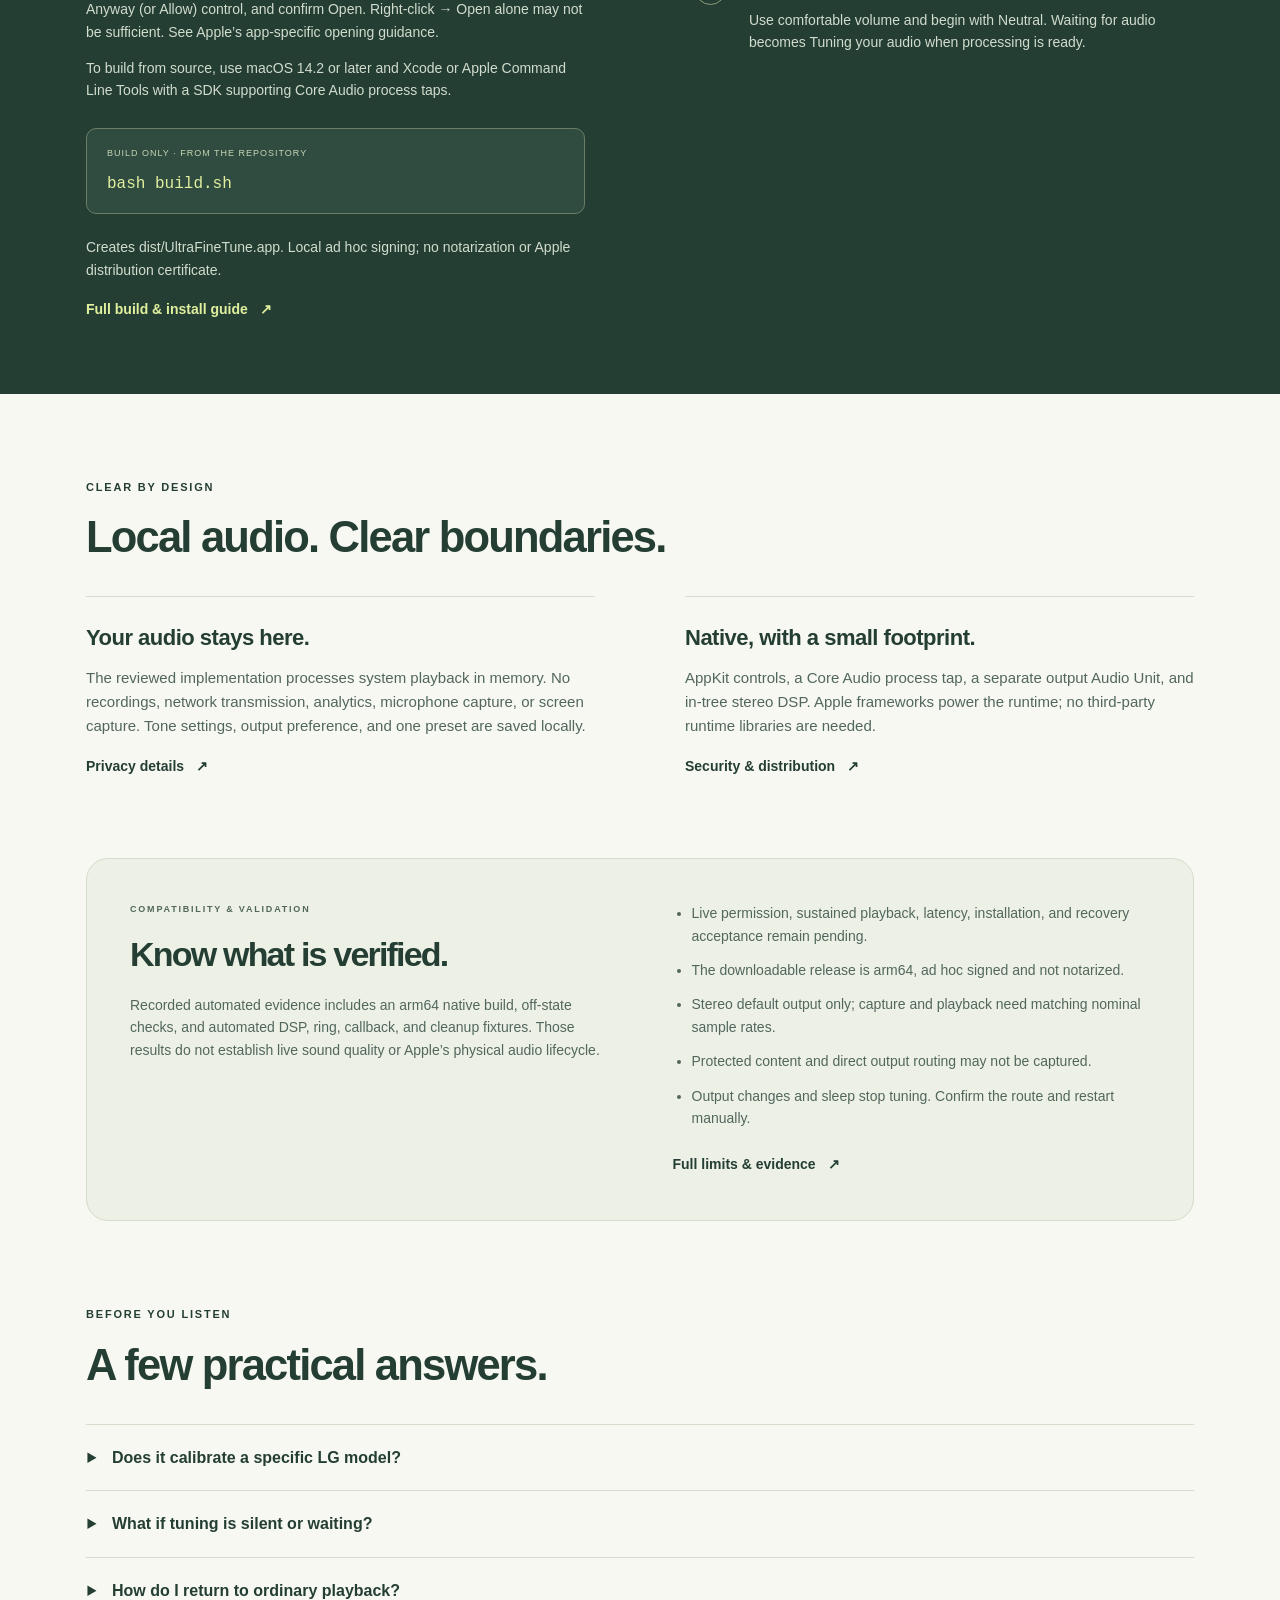
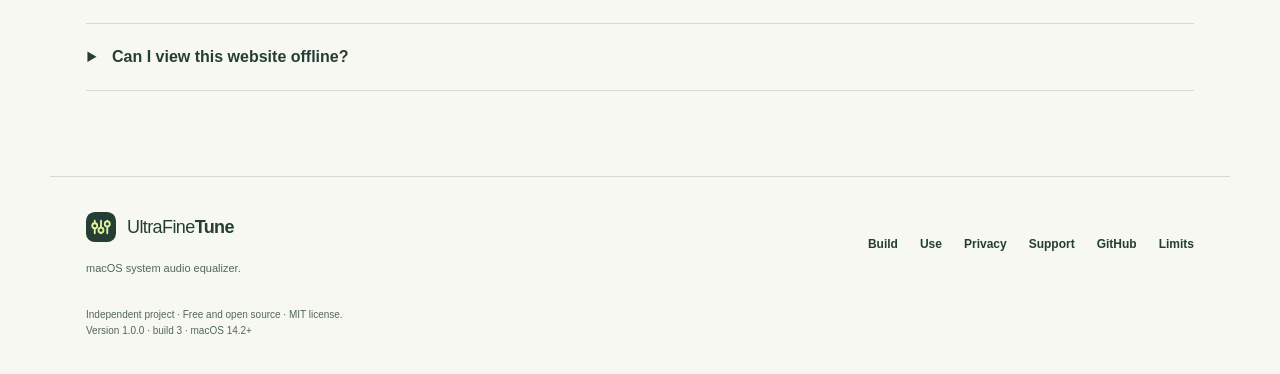
==== commit cfb0520f: "docs: clarify macOS first-open approval" ====
--- a/docs/index.html
+++ b/docs/index.html
@@ -39,7 +39,7 @@
     <div class="cards"><article class="card"><span class="number">01 / LOW</span><h3>Bass</h3><p>Soften a boomy mix or add a little body with a low shelf near 150 Hz.</p><div class="range"><span>−6 dB</span><b>150 Hz</b><span>+6 dB</span></div></article><article class="card"><span class="number">02 / MIDDLE</span><h3>Mids</h3><p>Adjust the space around voices with a broad band near 900 Hz.</p><div class="range"><span>−6 dB</span><b>900 Hz</b><span>+6 dB</span></div></article><article class="card"><span class="number">03 / HIGH</span><h3>Treble</h3><p>Ease sharpness or bring out detail with a high shelf near 4.5 kHz.</p><div class="range"><span>−6 dB</span><b>4.5 kHz</b><span>+6 dB</span></div></article></div>
     <div class="control-notes"><p><strong>Room for peaks.</strong> Boosts reserve headroom automatically. Output trim adds up to 12 dB of reduction; sample clamping cannot guarantee distortion-free sound.</p><p><strong>Compare and return.</strong> Compare original tone keeps trim and reserved headroom. Flat EQ zeroes tone and trim while preserving processing state; Stop tuning restores ordinary playback. Save one custom preset for next time.</p></div>
   </section>
-  <section id="start" class="start-section" aria-labelledby="start-title"><div class="wrap start-grid"><div><p class="eyebrow">DOWNLOAD OR BUILD</p><h2 id="start-title">Start small.<br>Listen closely.</h2><p><a class="button" href="https://github.com/fcw1987/UltraFineTune/releases/download/v1.0.0/UltraFineTune-1.0.0-macos-arm64.zip">Download for Apple silicon ↗</a></p><p>Extract the ZIP and open UltraFineTune.app. 1.0.0 includes a license and install guide. macOS 14.2+; arm64 only. Ad hoc signed, not Developer ID signed or notarized. Review <a href="https://support.apple.com/en-us/102445">Apple’s app-specific opening guidance</a> if blocked.</p><p>To build from source, use macOS 14.2 or later and Xcode or Apple Command Line Tools with a SDK supporting Core Audio process taps.</p><div class="code"><span>BUILD ONLY · FROM THE REPOSITORY</span><code>bash build.sh</code></div><p class="micro">Creates dist/UltraFineTune.app. Local ad hoc signing; no notarization or Apple distribution certificate.</p><a class="text-link" href="https://github.com/fcw1987/UltraFineTune/blob/main/docs/BUILD.md">Full build &amp; install guide <span aria-hidden="true">↗</span></a></div><ol class="steps"><li><span>1</span><div><h3>Choose the output.</h3><p>Select your supported stereo output in macOS Sound Settings, then select the same output in the app. It must already be your Mac’s default.</p></div></li><li><span>2</span><div><h3>Start tuning manually.</h3><p>Open the built app and click Start tuning. Approve system audio capture if macOS asks; tuning begins off on every launch.</p></div></li><li><span>3</span><div><h3>Play something familiar.</h3><p>Use comfortable volume and begin with Neutral. Waiting for audio becomes Tuning your audio when processing is ready.</p></div></li></ol></div></section>
+  <section id="start" class="start-section" aria-labelledby="start-title"><div class="wrap start-grid"><div><p class="eyebrow">DOWNLOAD OR BUILD</p><h2 id="start-title">Start small.<br>Listen closely.</h2><p><a class="button" href="https://github.com/fcw1987/UltraFineTune/releases/download/v1.0.0/UltraFineTune-1.0.0-macos-arm64.zip">Download for Apple silicon ↗</a></p><p>Extract the ZIP and open UltraFineTune.app. 1.0.0 includes a license and install guide. macOS 14.2+; arm64 only. Ad hoc signed, not Developer ID signed or notarized. If the first launch is blocked and you trust this download, open System Settings → Privacy &amp; Security, scroll to Security, choose the app-specific Open Anyway (or Allow) control, and confirm Open. Right-click → Open alone may not be sufficient. See <a href="https://support.apple.com/en-us/102445">Apple’s app-specific opening guidance</a>.</p><p>To build from source, use macOS 14.2 or later and Xcode or Apple Command Line Tools with a SDK supporting Core Audio process taps.</p><div class="code"><span>BUILD ONLY · FROM THE REPOSITORY</span><code>bash build.sh</code></div><p class="micro">Creates dist/UltraFineTune.app. Local ad hoc signing; no notarization or Apple distribution certificate.</p><a class="text-link" href="https://github.com/fcw1987/UltraFineTune/blob/main/docs/BUILD.md">Full build &amp; install guide <span aria-hidden="true">↗</span></a></div><ol class="steps"><li><span>1</span><div><h3>Choose the output.</h3><p>Select your supported stereo output in macOS Sound Settings, then select the same output in the app. It must already be your Mac’s default.</p></div></li><li><span>2</span><div><h3>Start tuning manually.</h3><p>Open the built app and click Start tuning. Approve system audio capture if macOS asks; tuning begins off on every launch.</p></div></li><li><span>3</span><div><h3>Play something familiar.</h3><p>Use comfortable volume and begin with Neutral. Waiting for audio becomes Tuning your audio when processing is ready.</p></div></li></ol></div></section>
   <section id="details" class="section wrap" aria-labelledby="details-title"><div class="section-head"><p class="eyebrow">CLEAR BY DESIGN</p><h2 id="details-title">Local audio. Clear boundaries.</h2></div><div class="details-grid"><article><h3>Your audio stays here.</h3><p>The reviewed implementation processes system playback in memory. No recordings, network transmission, analytics, microphone capture, or screen capture. Tone settings, output preference, and one preset are saved locally.</p><a class="text-link" href="privacy.html">Privacy details <span aria-hidden="true">↗</span></a></article><article><h3>Native, with a small footprint.</h3><p>AppKit controls, a Core Audio process tap, a separate output Audio Unit, and in-tree stereo DSP. Apple frameworks power the runtime; no third-party runtime libraries are needed.</p><a class="text-link" href="https://github.com/fcw1987/UltraFineTune/blob/main/docs/SECURITY.md">Security &amp; distribution <span aria-hidden="true">↗</span></a></article></div></section>
   <section id="limits" class="limits wrap" aria-labelledby="limits-title"><div><p class="eyebrow">COMPATIBILITY &amp; VALIDATION</p><h2 id="limits-title">Know what is verified.</h2><p>Recorded automated evidence includes an arm64 native build, off-state checks, and automated DSP, ring, callback, and cleanup fixtures. Those results do not establish live sound quality or Apple’s physical audio lifecycle.</p></div><div><ul><li>Live permission, sustained playback, latency, installation, and recovery acceptance remain pending.</li><li>The downloadable release is arm64, ad hoc signed and not notarized.</li><li>Stereo default output only; capture and playback need matching nominal sample rates.</li><li>Protected content and direct output routing may not be captured.</li><li>Output changes and sleep stop tuning. Confirm the route and restart manually.</li></ul><a class="text-link" href="https://github.com/fcw1987/UltraFineTune/blob/main/docs/KNOWN_LIMITS.md">Full limits &amp; evidence <span aria-hidden="true">↗</span></a></div></section>
   <section class="section wrap faq" aria-labelledby="faq-title"><div class="section-head"><p class="eyebrow">BEFORE YOU LISTEN</p><h2 id="faq-title">A few practical answers.</h2></div><details><summary>Does it calibrate a specific LG model?</summary><p>No measured acoustic correction is supplied. Neutral, Everyday, Podcast / Speech, Gaming, Music, Clearer voices, Less boom, and Softer treble are starting points for adjustment by ear. This is an independent project without LG endorsement.</p></details><details><summary>What if tuning is silent or waiting?</summary><p>Stop tuning, confirm ordinary playback and your default output, and check system audio capture permission. After changing permission, quit and reopen the app. Some protected or directly routed audio may not be captured.</p></details><details><summary>How do I return to ordinary playback?</summary><p>Click Stop tuning or Quit. Compare original tone only removes the tone adjustment; it keeps trim and headroom. Flat EQ zeroes gains and trim without changing whether processing is running. Live quit, force-quit, disconnect, and sleep recovery still require hardware acceptance.</p></details><details><summary>Can I view this website offline?</summary><p>Yes. Open index.html in the docs folder. This page uses local CSS and SVG, system fonts, and native HTML controls. It needs no JavaScript, remote fonts, or CDN. Hosting providers may keep their own access logs.</p></details></section>
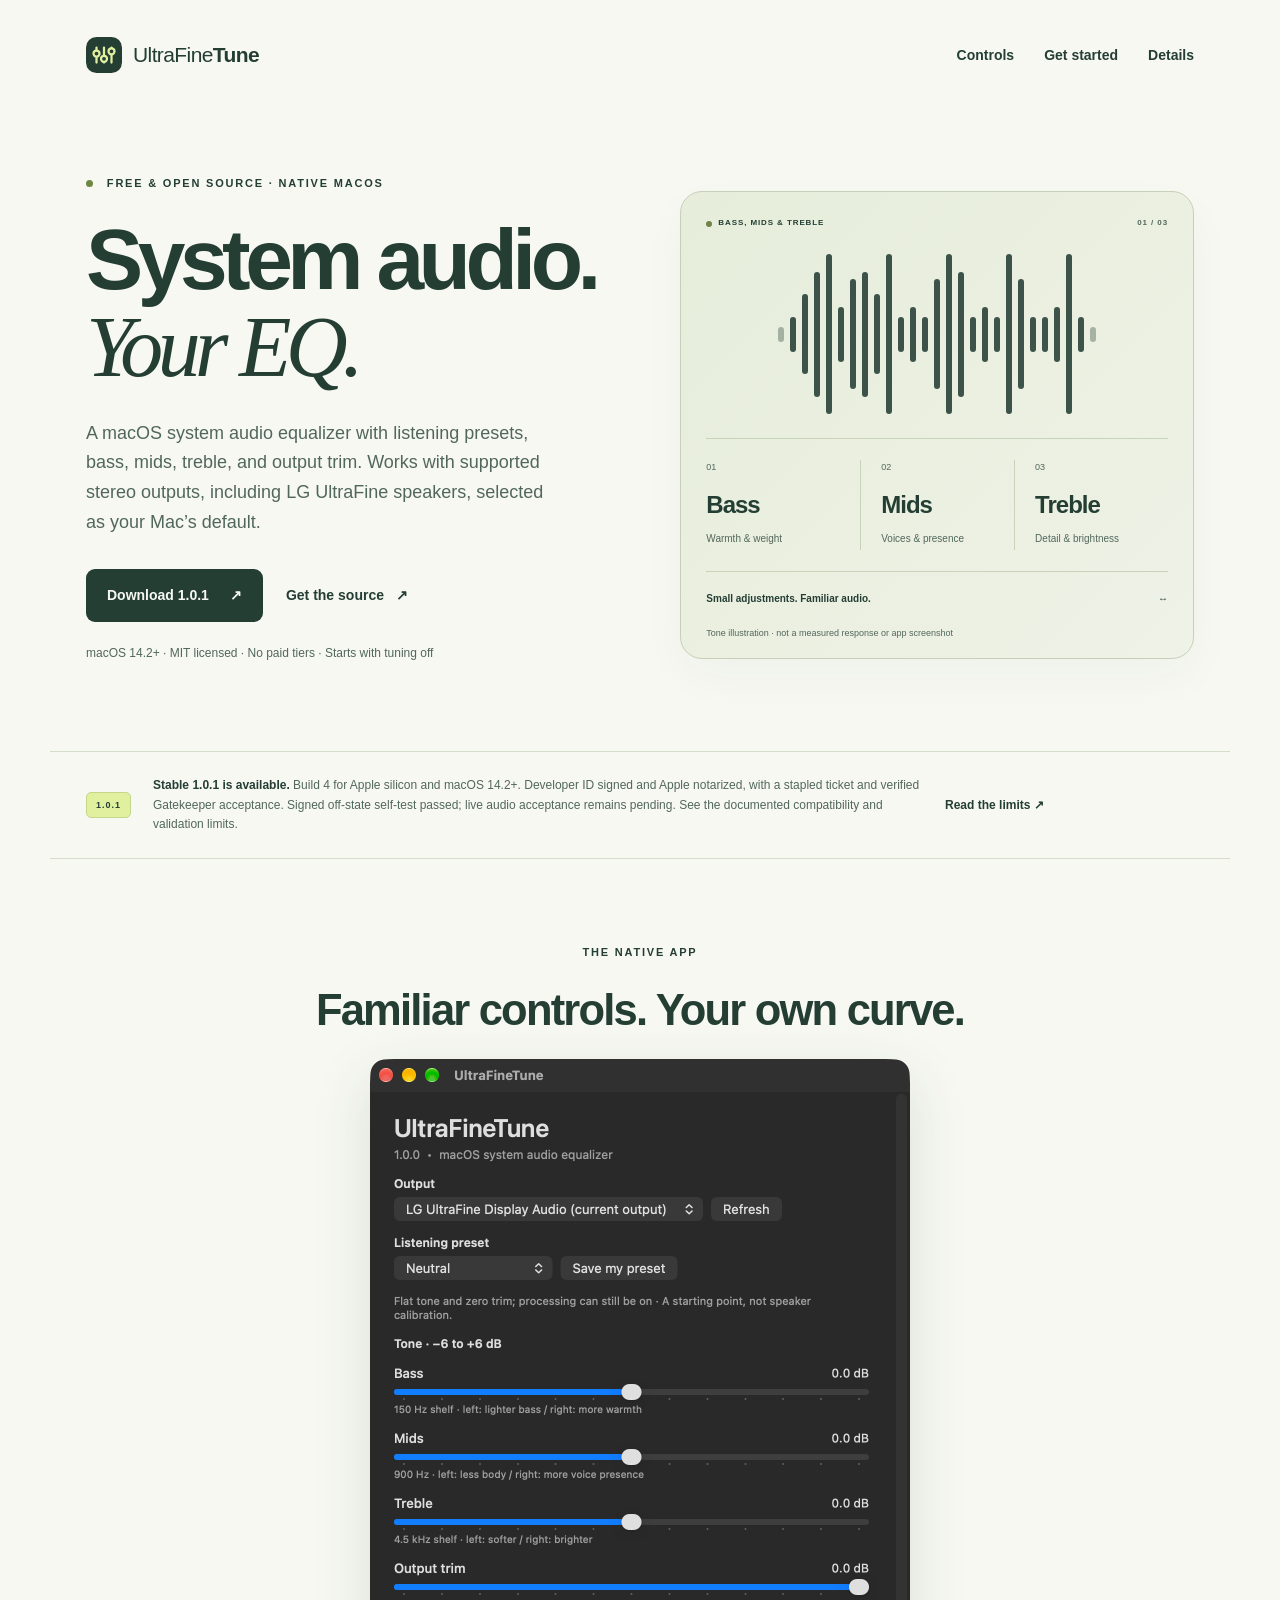
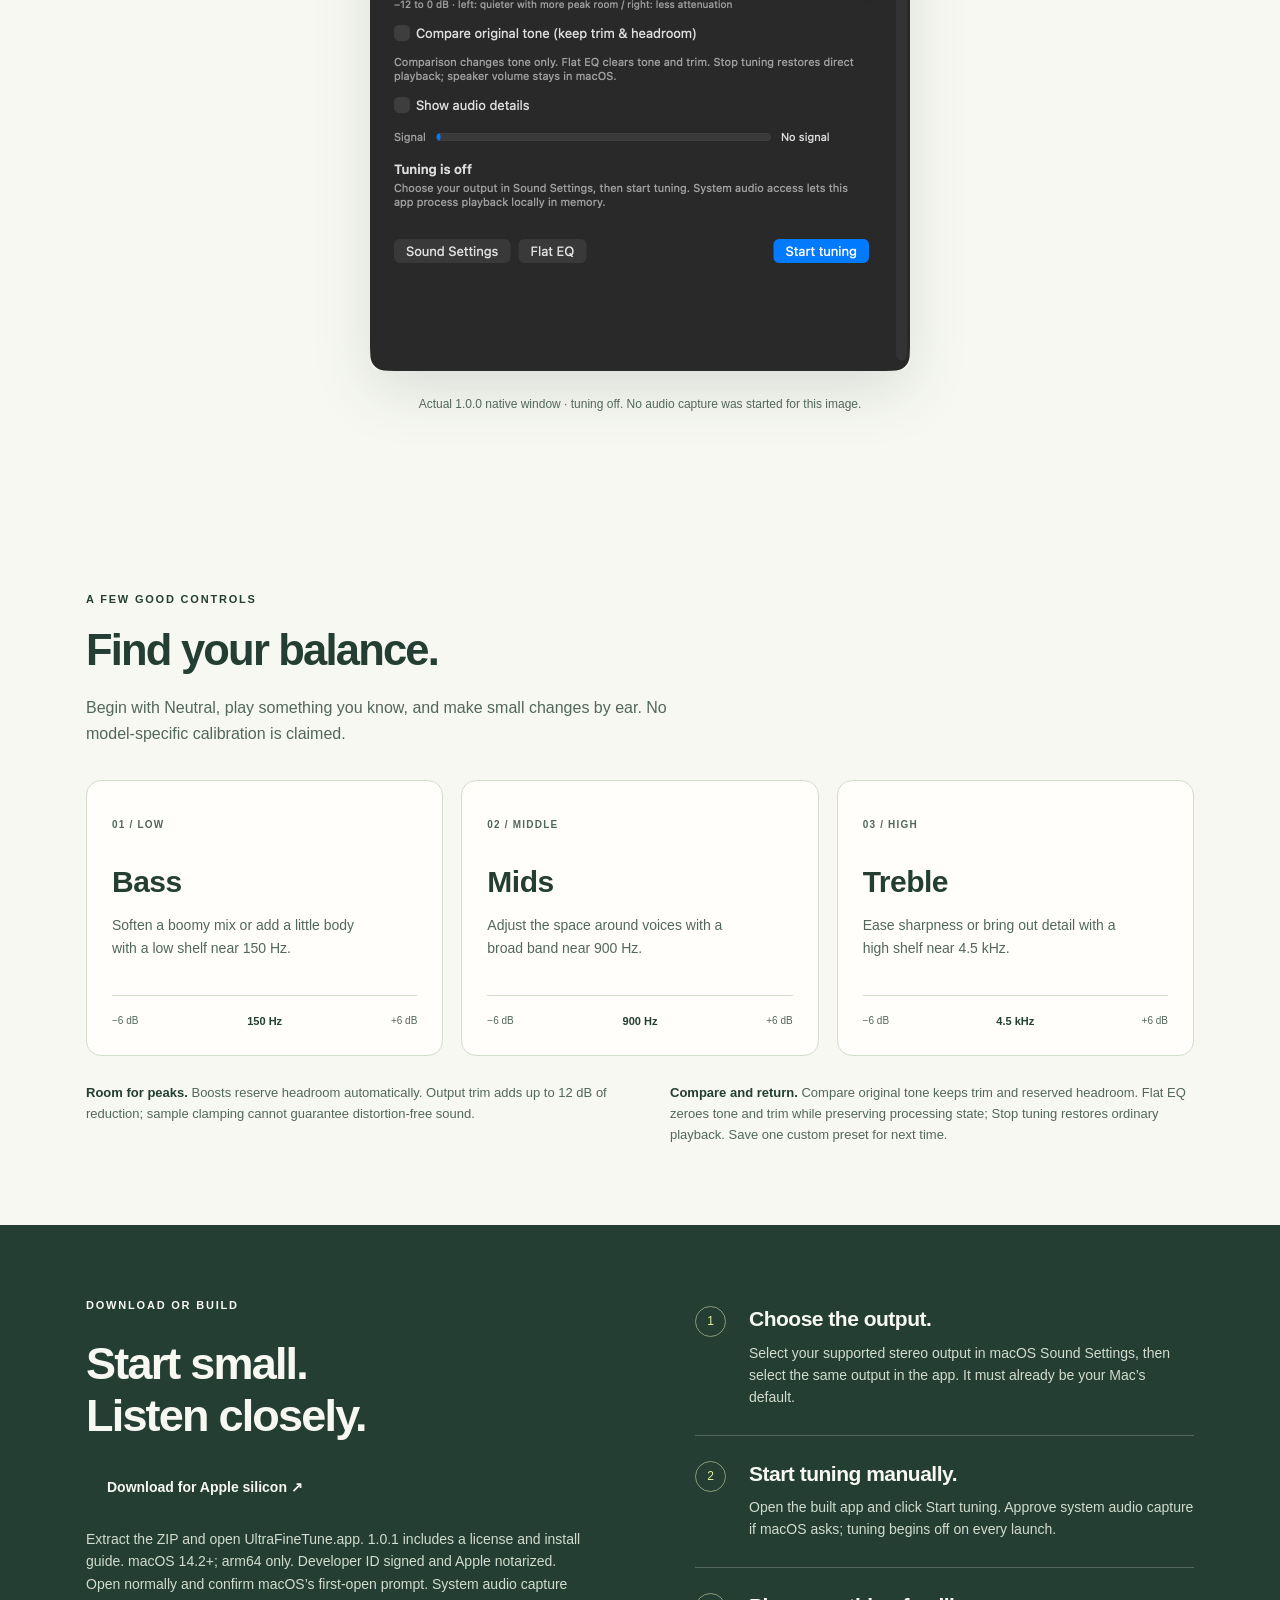
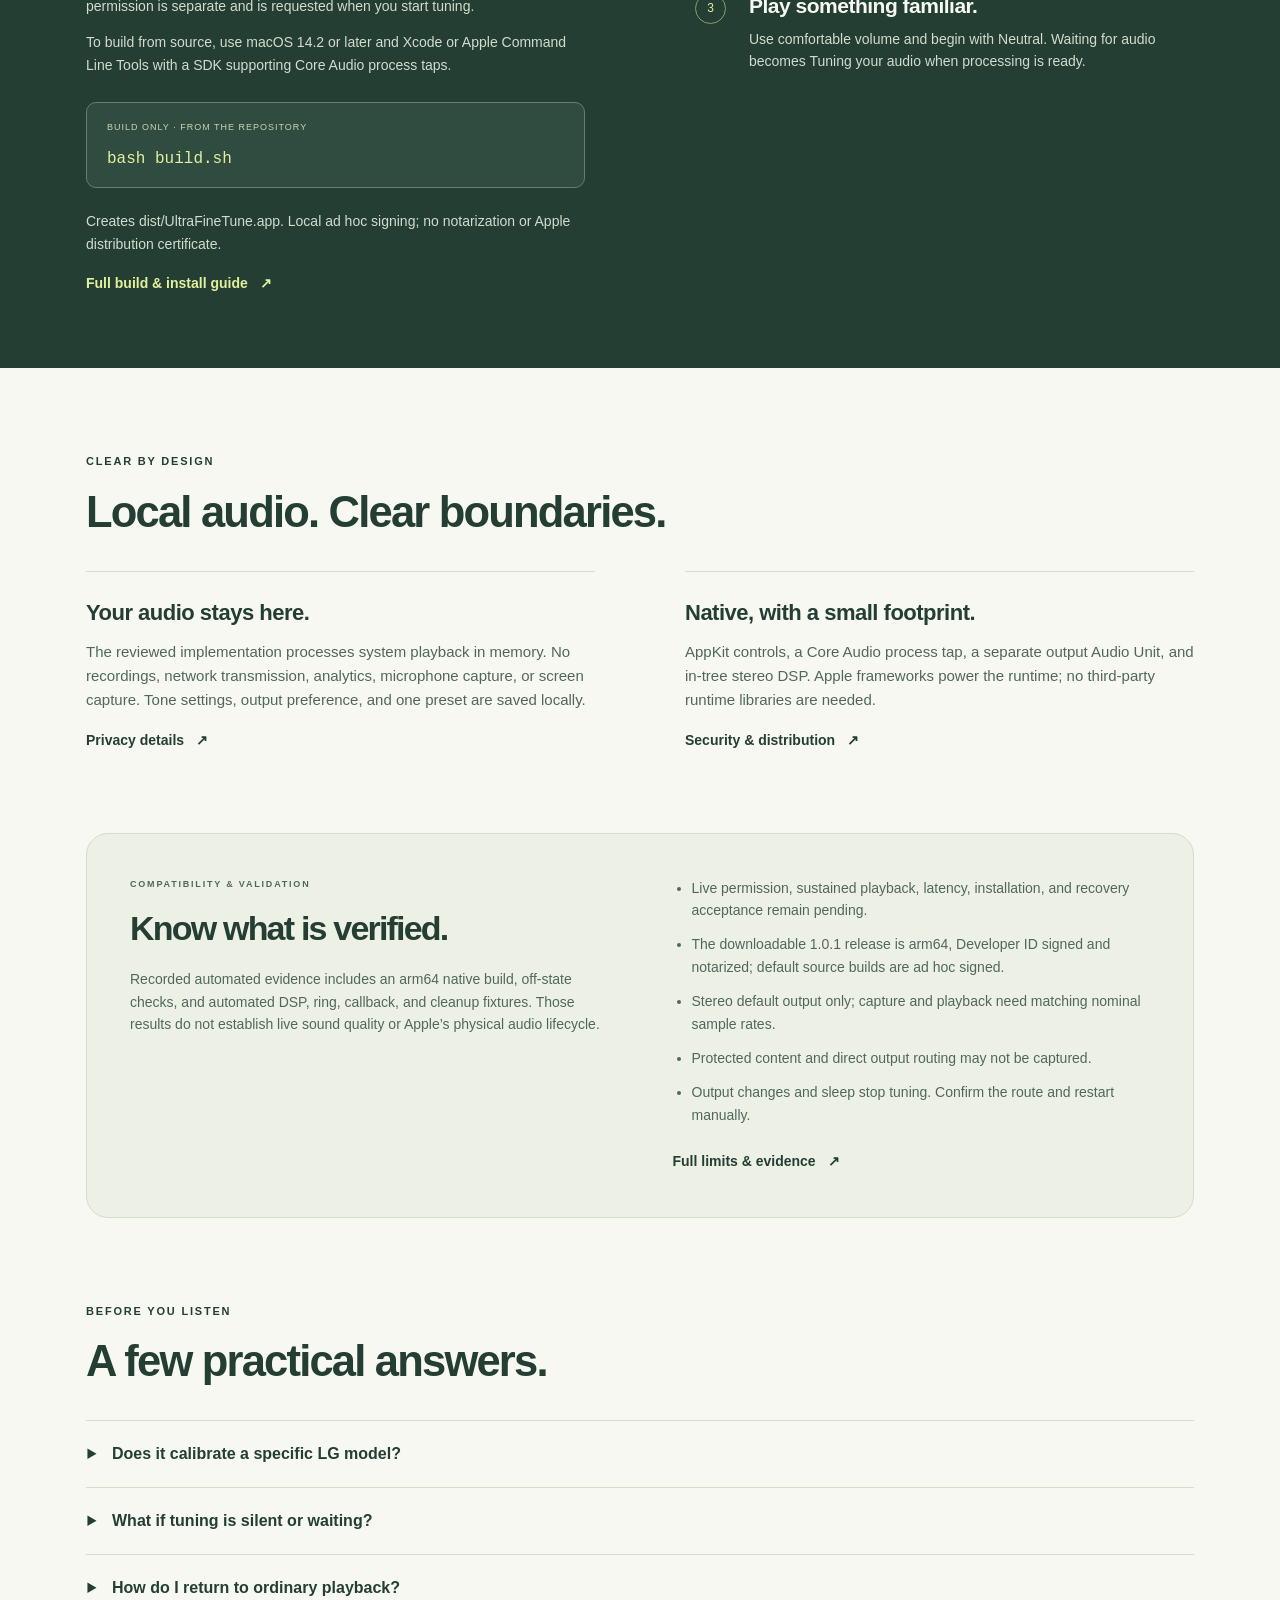
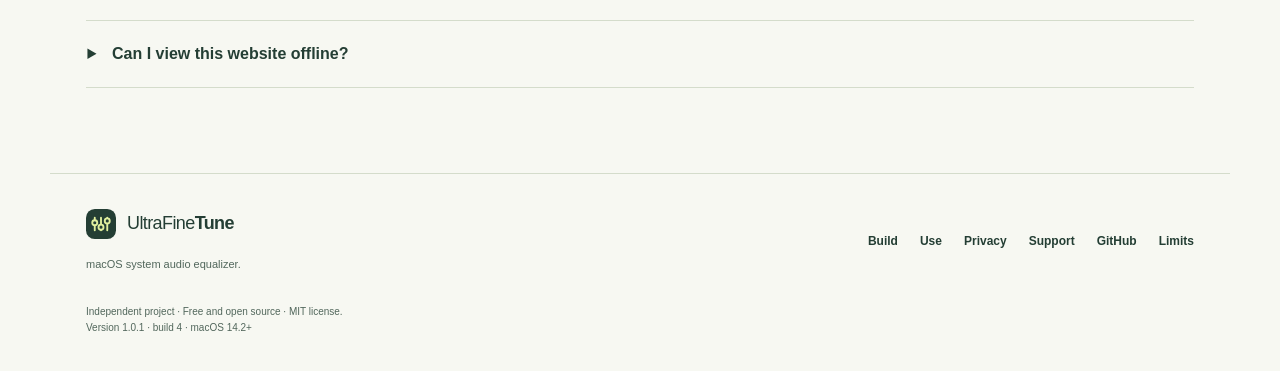
==== commit 6a21f003: "Publish verified Developer ID and notarized 1.0.1 distribution" ====
--- a/docs/index.html
+++ b/docs/index.html
@@ -21,7 +21,7 @@
       <p class="eyebrow"><span class="dot"></span> FREE &amp; OPEN SOURCE · NATIVE MACOS</p>
       <h1 id="hero-title">System audio.<br><em>Your EQ.</em></h1>
       <p class="lede">A macOS system audio equalizer with listening presets, bass, mids, treble, and output trim. Works with supported stereo outputs, including LG UltraFine speakers, selected as your Mac’s default.</p>
-      <div class="actions"><a class="button" href="https://github.com/fcw1987/UltraFineTune/releases/tag/v1.0.0">Download 1.0.0 <span aria-hidden="true">↗</span></a><a class="text-link" href="https://github.com/fcw1987/UltraFineTune">Get the source <span aria-hidden="true">↗</span></a></div>
+      <div class="actions"><a class="button" href="https://github.com/fcw1987/UltraFineTune/releases/tag/v1.0.1">Download 1.0.1 <span aria-hidden="true">↗</span></a><a class="text-link" href="https://github.com/fcw1987/UltraFineTune">Get the source <span aria-hidden="true">↗</span></a></div>
       <p class="micro">macOS 14.2+ · MIT licensed · No paid tiers · Starts with tuning off</p>
     </div>
     <div class="tone-art" role="img" aria-label="Illustration of three frequency bands: bass, mids, and treble. Not an app screenshot or a measured response curve.">
@@ -32,18 +32,18 @@
       <p class="art-caption">Tone illustration · not a measured response or app screenshot</p>
     </div>
   </section>
-  <aside class="release wrap" aria-label="Release status"><span class="status-tag">1.0.0</span><p><strong>Stable 1.0.0 is available.</strong> Build 3 for Apple silicon and macOS 14.2+. Native build, off-state controls, and automated fixtures are verified. Ad hoc signed; not Developer ID signed or notarized. See the documented compatibility and validation limits.</p><a href="#limits">Read the limits <span aria-hidden="true">↗</span></a></aside>
+  <aside class="release wrap" aria-label="Release status"><span class="status-tag">1.0.1</span><p><strong>Stable 1.0.1 is available.</strong> Build 4 for Apple silicon and macOS 14.2+. Developer ID signed and Apple notarized, with a stapled ticket and verified Gatekeeper acceptance. Signed off-state self-test passed; live audio acceptance remains pending. See the documented compatibility and validation limits.</p><a href="#limits">Read the limits <span aria-hidden="true">↗</span></a></aside>
   <section class="section wrap app-demo"><p class="eyebrow">THE NATIVE APP</p><h2>Familiar controls. Your own curve.</h2><img src="assets/app-window.png" alt="UltraFineTune native app with tuning off, tone controls and listening presets" width="540" loading="lazy"><p class="micro">Actual 1.0.0 native window · tuning off. No audio capture was started for this image.</p></section>
   <section id="controls" class="section wrap" aria-labelledby="controls-title">
     <div class="section-head"><p class="eyebrow">A FEW GOOD CONTROLS</p><h2 id="controls-title">Find your balance.</h2><p>Begin with Neutral, play something you know, and make small changes by ear. No model-specific calibration is claimed.</p></div>
     <div class="cards"><article class="card"><span class="number">01 / LOW</span><h3>Bass</h3><p>Soften a boomy mix or add a little body with a low shelf near 150 Hz.</p><div class="range"><span>−6 dB</span><b>150 Hz</b><span>+6 dB</span></div></article><article class="card"><span class="number">02 / MIDDLE</span><h3>Mids</h3><p>Adjust the space around voices with a broad band near 900 Hz.</p><div class="range"><span>−6 dB</span><b>900 Hz</b><span>+6 dB</span></div></article><article class="card"><span class="number">03 / HIGH</span><h3>Treble</h3><p>Ease sharpness or bring out detail with a high shelf near 4.5 kHz.</p><div class="range"><span>−6 dB</span><b>4.5 kHz</b><span>+6 dB</span></div></article></div>
     <div class="control-notes"><p><strong>Room for peaks.</strong> Boosts reserve headroom automatically. Output trim adds up to 12 dB of reduction; sample clamping cannot guarantee distortion-free sound.</p><p><strong>Compare and return.</strong> Compare original tone keeps trim and reserved headroom. Flat EQ zeroes tone and trim while preserving processing state; Stop tuning restores ordinary playback. Save one custom preset for next time.</p></div>
   </section>
-  <section id="start" class="start-section" aria-labelledby="start-title"><div class="wrap start-grid"><div><p class="eyebrow">DOWNLOAD OR BUILD</p><h2 id="start-title">Start small.<br>Listen closely.</h2><p><a class="button" href="https://github.com/fcw1987/UltraFineTune/releases/download/v1.0.0/UltraFineTune-1.0.0-macos-arm64.zip">Download for Apple silicon ↗</a></p><p>Extract the ZIP and open UltraFineTune.app. 1.0.0 includes a license and install guide. macOS 14.2+; arm64 only. Ad hoc signed, not Developer ID signed or notarized. If the first launch is blocked and you trust this download, open System Settings → Privacy &amp; Security, scroll to Security, choose the app-specific Open Anyway (or Allow) control, and confirm Open. Right-click → Open alone may not be sufficient. See <a href="https://support.apple.com/en-us/102445">Apple’s app-specific opening guidance</a>.</p><p>To build from source, use macOS 14.2 or later and Xcode or Apple Command Line Tools with a SDK supporting Core Audio process taps.</p><div class="code"><span>BUILD ONLY · FROM THE REPOSITORY</span><code>bash build.sh</code></div><p class="micro">Creates dist/UltraFineTune.app. Local ad hoc signing; no notarization or Apple distribution certificate.</p><a class="text-link" href="https://github.com/fcw1987/UltraFineTune/blob/main/docs/BUILD.md">Full build &amp; install guide <span aria-hidden="true">↗</span></a></div><ol class="steps"><li><span>1</span><div><h3>Choose the output.</h3><p>Select your supported stereo output in macOS Sound Settings, then select the same output in the app. It must already be your Mac’s default.</p></div></li><li><span>2</span><div><h3>Start tuning manually.</h3><p>Open the built app and click Start tuning. Approve system audio capture if macOS asks; tuning begins off on every launch.</p></div></li><li><span>3</span><div><h3>Play something familiar.</h3><p>Use comfortable volume and begin with Neutral. Waiting for audio becomes Tuning your audio when processing is ready.</p></div></li></ol></div></section>
+  <section id="start" class="start-section" aria-labelledby="start-title"><div class="wrap start-grid"><div><p class="eyebrow">DOWNLOAD OR BUILD</p><h2 id="start-title">Start small.<br>Listen closely.</h2><p><a class="button" href="https://github.com/fcw1987/UltraFineTune/releases/download/v1.0.1/UltraFineTune-1.0.1-macos-arm64.zip">Download for Apple silicon ↗</a></p><p>Extract the ZIP and open UltraFineTune.app. 1.0.1 includes a license and install guide. macOS 14.2+; arm64 only. Developer ID signed and Apple notarized. Open normally and confirm macOS’s first-open prompt. System audio capture permission is separate and is requested when you start tuning.</p><p>To build from source, use macOS 14.2 or later and Xcode or Apple Command Line Tools with a SDK supporting Core Audio process taps.</p><div class="code"><span>BUILD ONLY · FROM THE REPOSITORY</span><code>bash build.sh</code></div><p class="micro">Creates dist/UltraFineTune.app. Local ad hoc signing; no notarization or Apple distribution certificate.</p><a class="text-link" href="https://github.com/fcw1987/UltraFineTune/blob/main/docs/BUILD.md">Full build &amp; install guide <span aria-hidden="true">↗</span></a></div><ol class="steps"><li><span>1</span><div><h3>Choose the output.</h3><p>Select your supported stereo output in macOS Sound Settings, then select the same output in the app. It must already be your Mac’s default.</p></div></li><li><span>2</span><div><h3>Start tuning manually.</h3><p>Open the built app and click Start tuning. Approve system audio capture if macOS asks; tuning begins off on every launch.</p></div></li><li><span>3</span><div><h3>Play something familiar.</h3><p>Use comfortable volume and begin with Neutral. Waiting for audio becomes Tuning your audio when processing is ready.</p></div></li></ol></div></section>
   <section id="details" class="section wrap" aria-labelledby="details-title"><div class="section-head"><p class="eyebrow">CLEAR BY DESIGN</p><h2 id="details-title">Local audio. Clear boundaries.</h2></div><div class="details-grid"><article><h3>Your audio stays here.</h3><p>The reviewed implementation processes system playback in memory. No recordings, network transmission, analytics, microphone capture, or screen capture. Tone settings, output preference, and one preset are saved locally.</p><a class="text-link" href="privacy.html">Privacy details <span aria-hidden="true">↗</span></a></article><article><h3>Native, with a small footprint.</h3><p>AppKit controls, a Core Audio process tap, a separate output Audio Unit, and in-tree stereo DSP. Apple frameworks power the runtime; no third-party runtime libraries are needed.</p><a class="text-link" href="https://github.com/fcw1987/UltraFineTune/blob/main/docs/SECURITY.md">Security &amp; distribution <span aria-hidden="true">↗</span></a></article></div></section>
-  <section id="limits" class="limits wrap" aria-labelledby="limits-title"><div><p class="eyebrow">COMPATIBILITY &amp; VALIDATION</p><h2 id="limits-title">Know what is verified.</h2><p>Recorded automated evidence includes an arm64 native build, off-state checks, and automated DSP, ring, callback, and cleanup fixtures. Those results do not establish live sound quality or Apple’s physical audio lifecycle.</p></div><div><ul><li>Live permission, sustained playback, latency, installation, and recovery acceptance remain pending.</li><li>The downloadable release is arm64, ad hoc signed and not notarized.</li><li>Stereo default output only; capture and playback need matching nominal sample rates.</li><li>Protected content and direct output routing may not be captured.</li><li>Output changes and sleep stop tuning. Confirm the route and restart manually.</li></ul><a class="text-link" href="https://github.com/fcw1987/UltraFineTune/blob/main/docs/KNOWN_LIMITS.md">Full limits &amp; evidence <span aria-hidden="true">↗</span></a></div></section>
+  <section id="limits" class="limits wrap" aria-labelledby="limits-title"><div><p class="eyebrow">COMPATIBILITY &amp; VALIDATION</p><h2 id="limits-title">Know what is verified.</h2><p>Recorded automated evidence includes an arm64 native build, off-state checks, and automated DSP, ring, callback, and cleanup fixtures. Those results do not establish live sound quality or Apple’s physical audio lifecycle.</p></div><div><ul><li>Live permission, sustained playback, latency, installation, and recovery acceptance remain pending.</li><li>The downloadable 1.0.1 release is arm64, Developer ID signed and notarized; default source builds are ad hoc signed.</li><li>Stereo default output only; capture and playback need matching nominal sample rates.</li><li>Protected content and direct output routing may not be captured.</li><li>Output changes and sleep stop tuning. Confirm the route and restart manually.</li></ul><a class="text-link" href="https://github.com/fcw1987/UltraFineTune/blob/main/docs/KNOWN_LIMITS.md">Full limits &amp; evidence <span aria-hidden="true">↗</span></a></div></section>
   <section class="section wrap faq" aria-labelledby="faq-title"><div class="section-head"><p class="eyebrow">BEFORE YOU LISTEN</p><h2 id="faq-title">A few practical answers.</h2></div><details><summary>Does it calibrate a specific LG model?</summary><p>No measured acoustic correction is supplied. Neutral, Everyday, Podcast / Speech, Gaming, Music, Clearer voices, Less boom, and Softer treble are starting points for adjustment by ear. This is an independent project without LG endorsement.</p></details><details><summary>What if tuning is silent or waiting?</summary><p>Stop tuning, confirm ordinary playback and your default output, and check system audio capture permission. After changing permission, quit and reopen the app. Some protected or directly routed audio may not be captured.</p></details><details><summary>How do I return to ordinary playback?</summary><p>Click Stop tuning or Quit. Compare original tone only removes the tone adjustment; it keeps trim and headroom. Flat EQ zeroes gains and trim without changing whether processing is running. Live quit, force-quit, disconnect, and sleep recovery still require hardware acceptance.</p></details><details><summary>Can I view this website offline?</summary><p>Yes. Open index.html in the docs folder. This page uses local CSS and SVG, system fonts, and native HTML controls. It needs no JavaScript, remote fonts, or CDN. Hosting providers may keep their own access logs.</p></details></section>
 </main>
-<footer class="footer wrap"><div><a class="brand" href="#top"><img src="assets/mark.svg" width="30" height="30" alt=""><span>UltraFine<b>Tune</b></span></a><p>macOS system audio equalizer.</p></div><div class="footer-links"><a href="https://github.com/fcw1987/UltraFineTune/blob/main/docs/BUILD.md">Build</a><a href="https://github.com/fcw1987/UltraFineTune/blob/main/docs/USAGE.md">Use</a><a href="privacy.html">Privacy</a><a href="support.html">Support</a><a href="https://github.com/fcw1987/UltraFineTune">GitHub</a><a href="https://github.com/fcw1987/UltraFineTune/blob/main/docs/KNOWN_LIMITS.md">Limits</a></div><p class="legal">Independent project · Free and open source · MIT license.<br>Version 1.0.0 · build 3 · macOS 14.2+</p></footer>
+<footer class="footer wrap"><div><a class="brand" href="#top"><img src="assets/mark.svg" width="30" height="30" alt=""><span>UltraFine<b>Tune</b></span></a><p>macOS system audio equalizer.</p></div><div class="footer-links"><a href="https://github.com/fcw1987/UltraFineTune/blob/main/docs/BUILD.md">Build</a><a href="https://github.com/fcw1987/UltraFineTune/blob/main/docs/USAGE.md">Use</a><a href="privacy.html">Privacy</a><a href="support.html">Support</a><a href="https://github.com/fcw1987/UltraFineTune">GitHub</a><a href="https://github.com/fcw1987/UltraFineTune/blob/main/docs/KNOWN_LIMITS.md">Limits</a></div><p class="legal">Independent project · Free and open source · MIT license.<br>Version 1.0.1 · build 4 · macOS 14.2+</p></footer>
 </body>
 </html>
